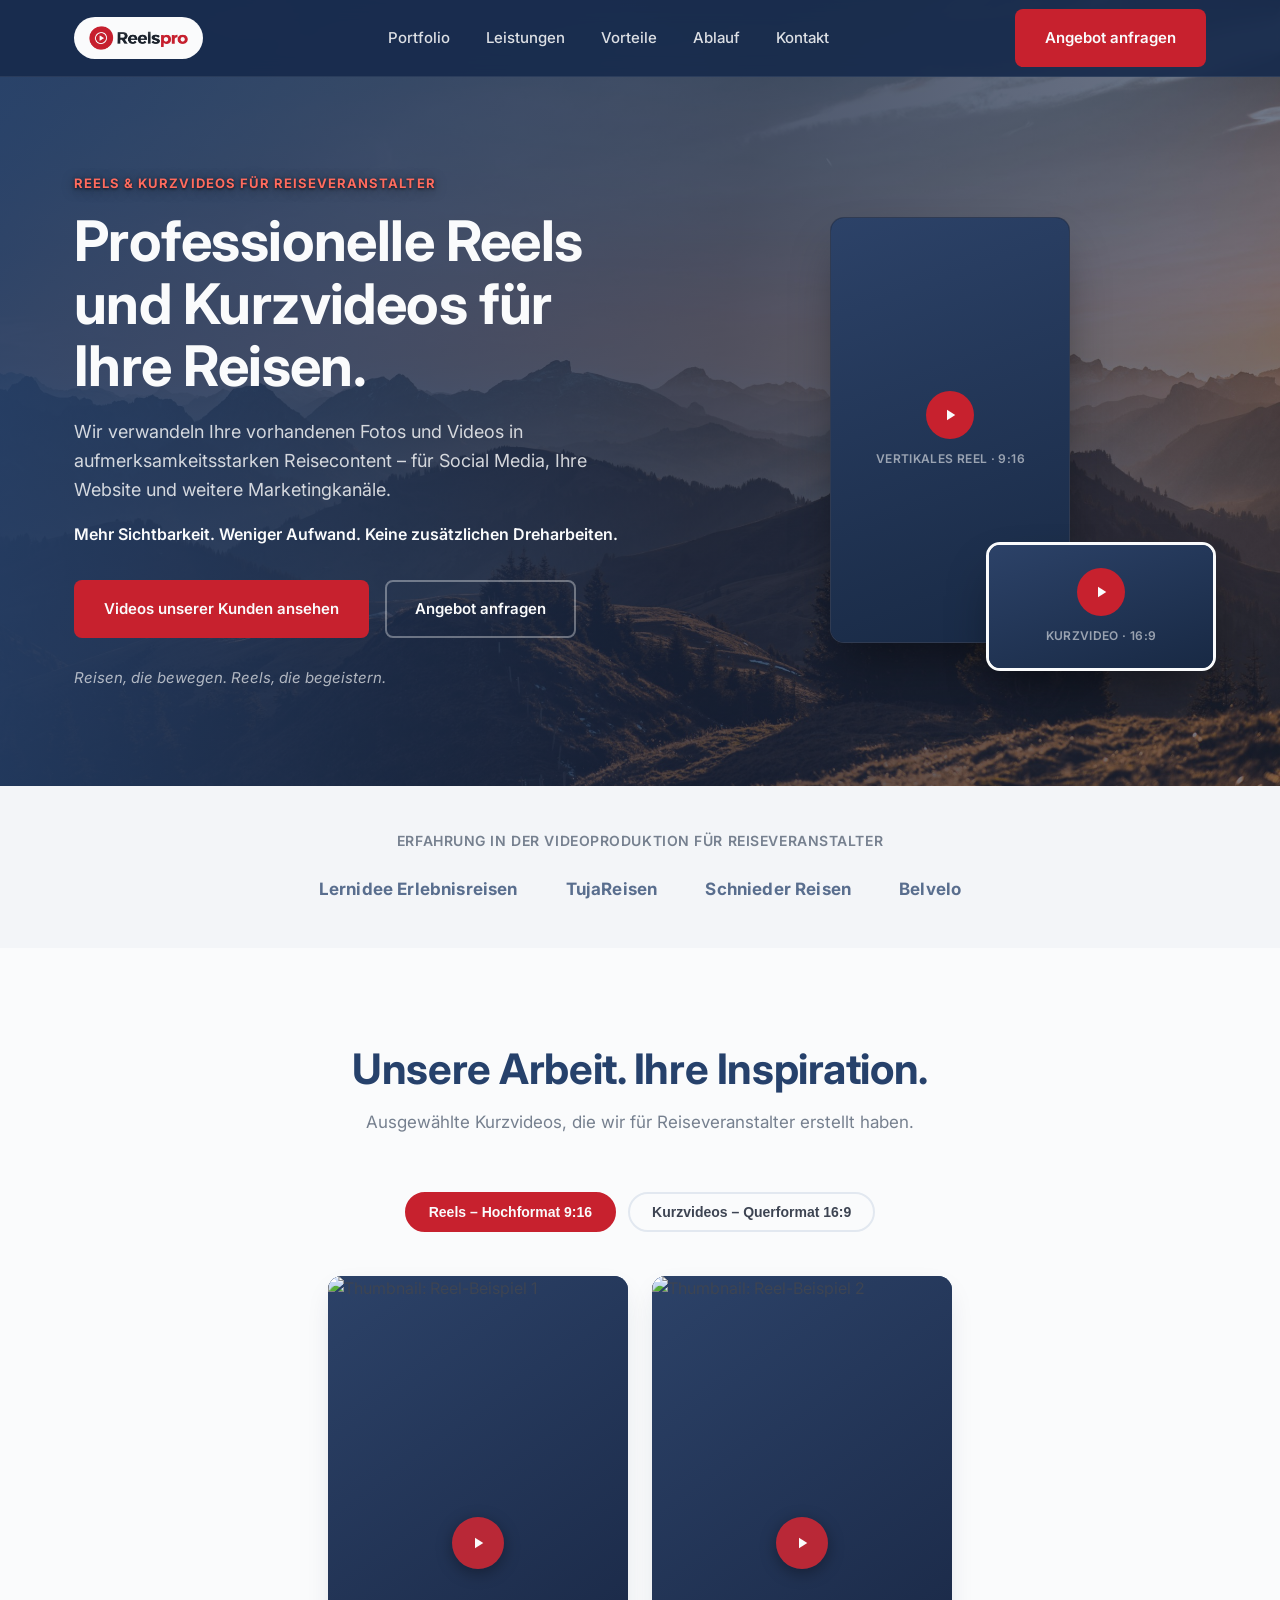
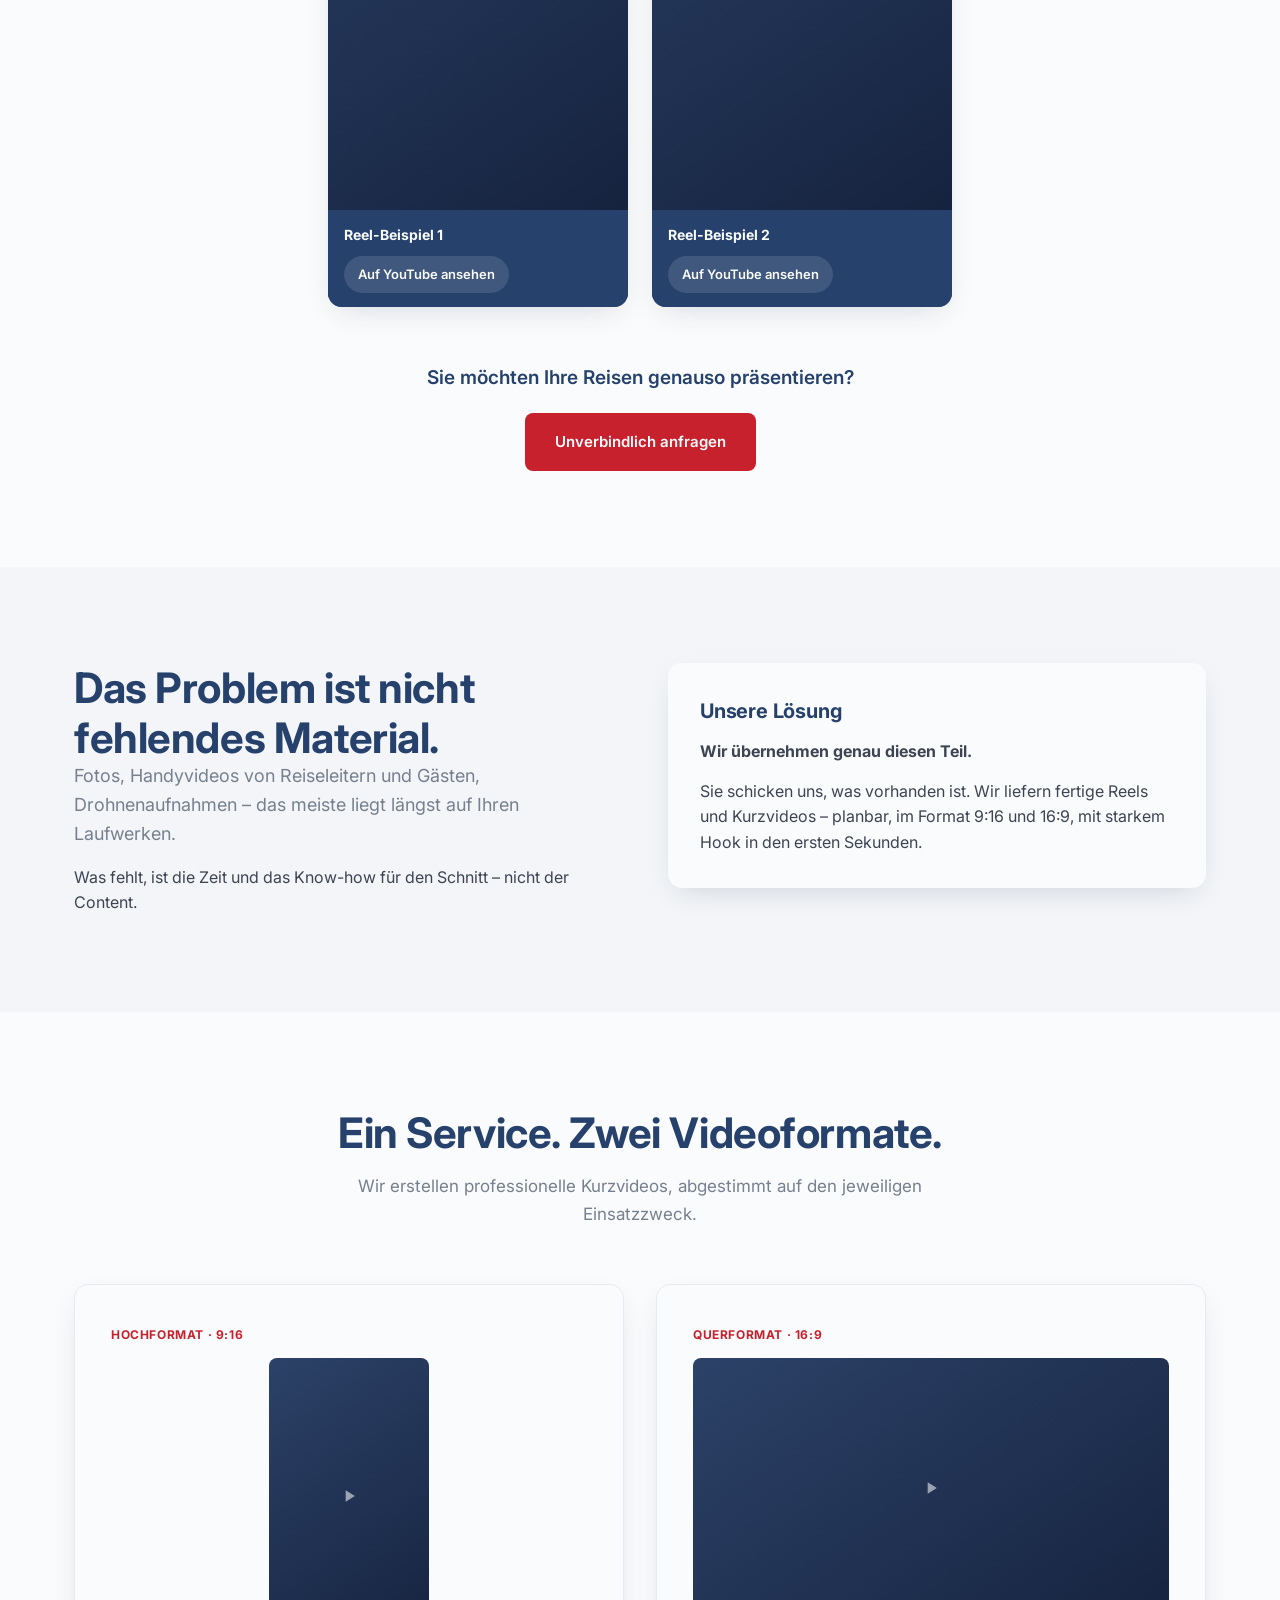
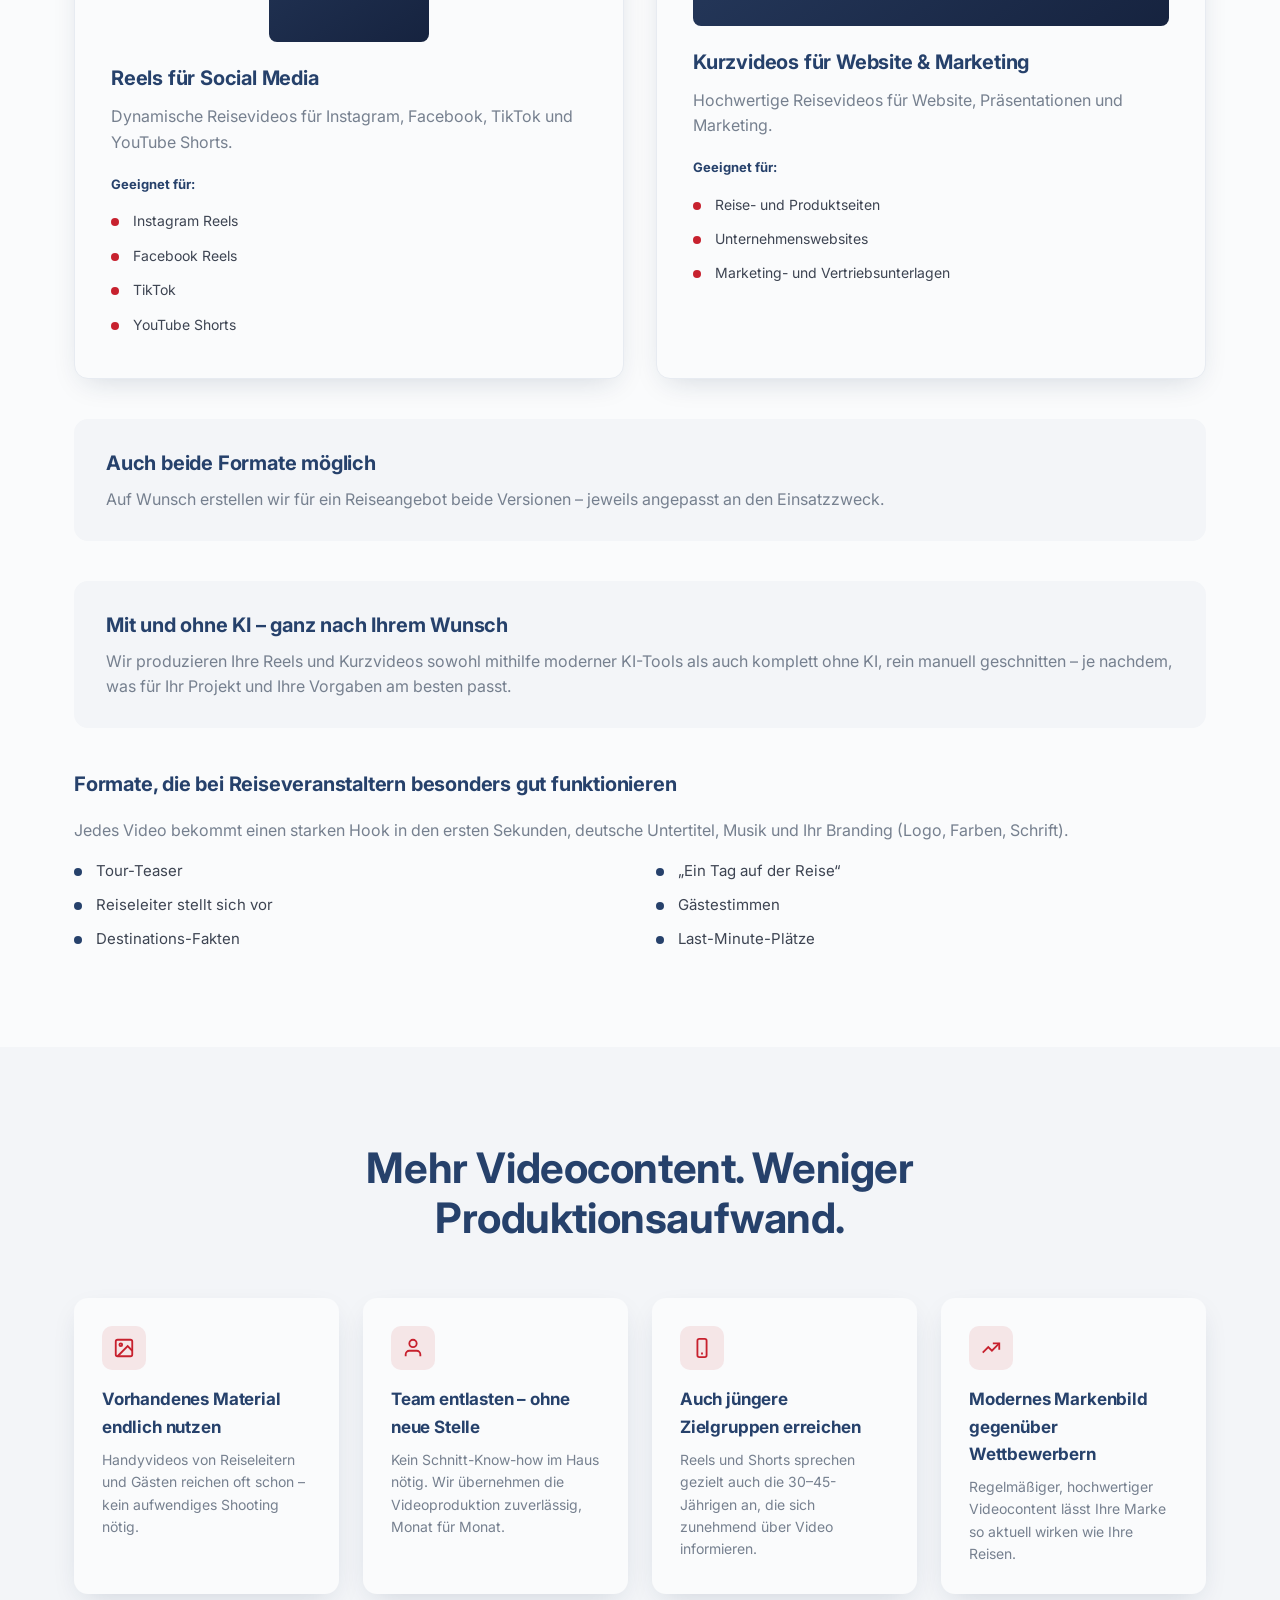
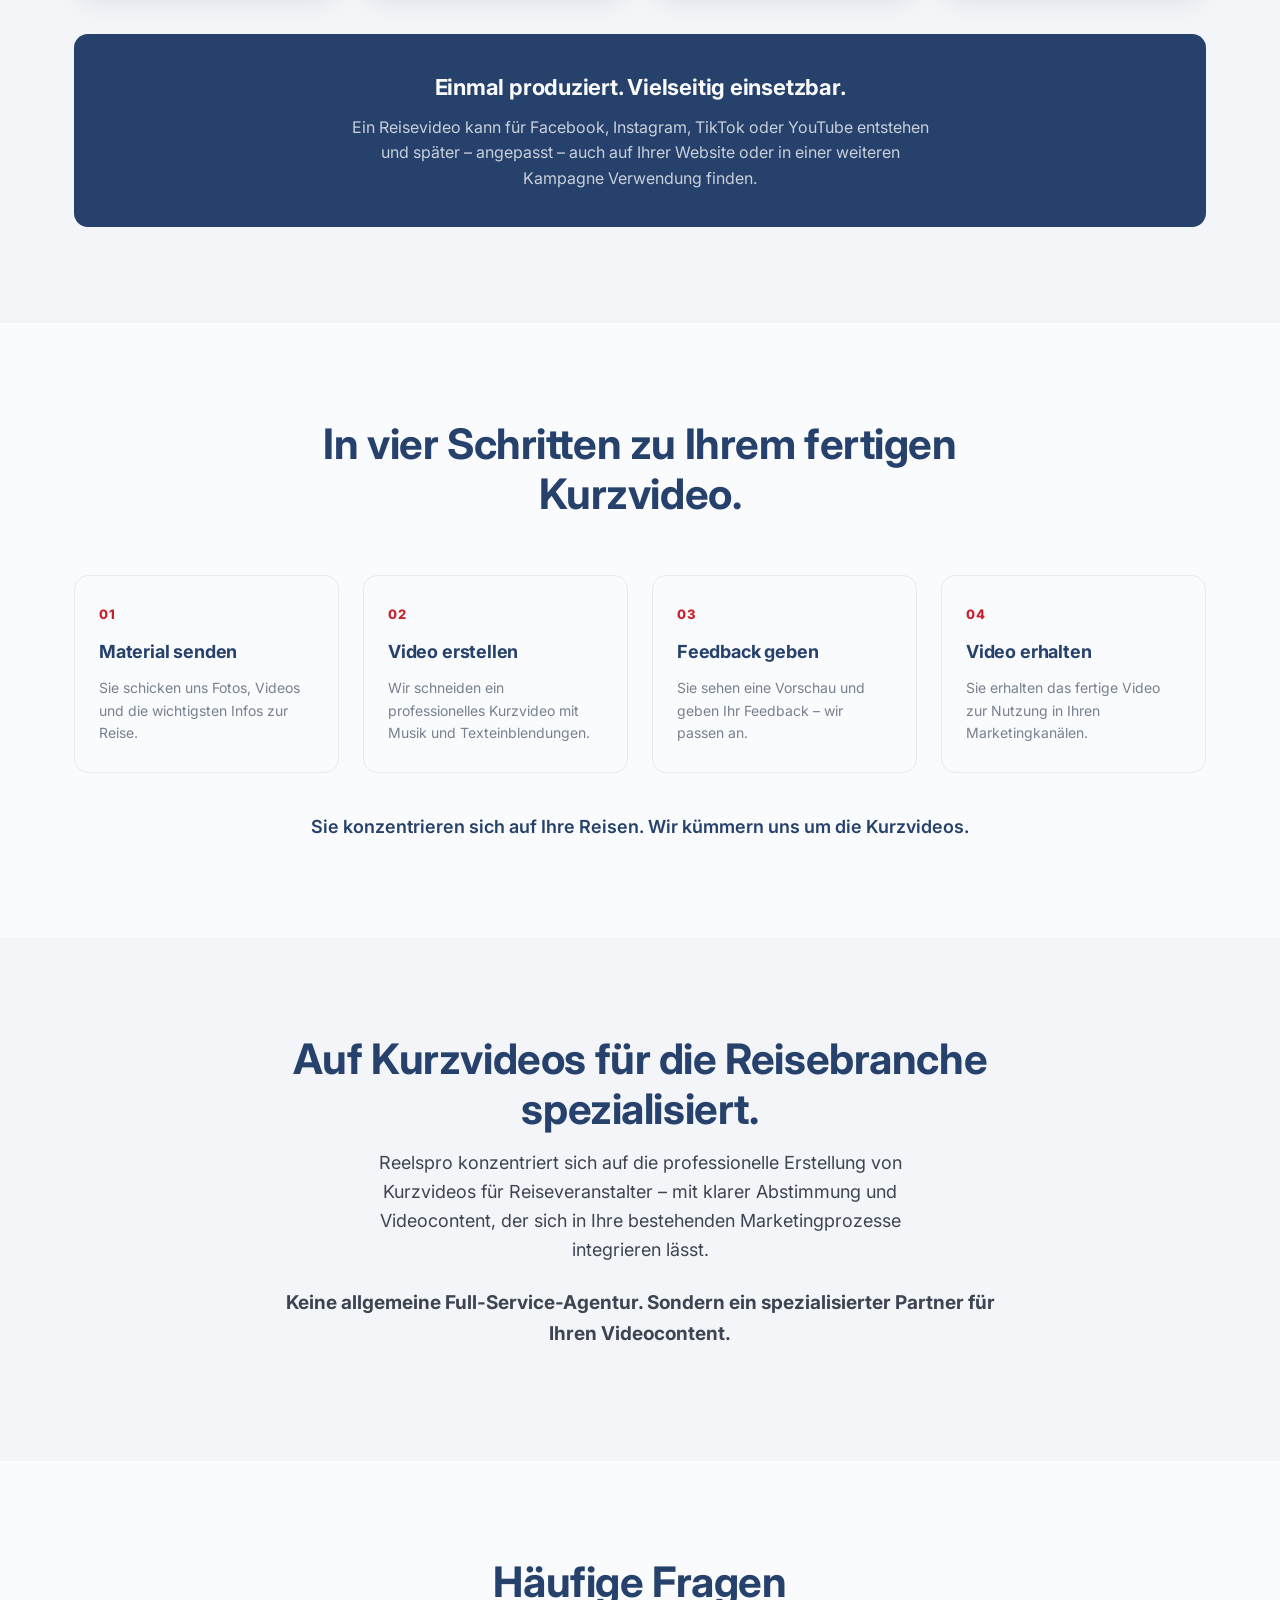
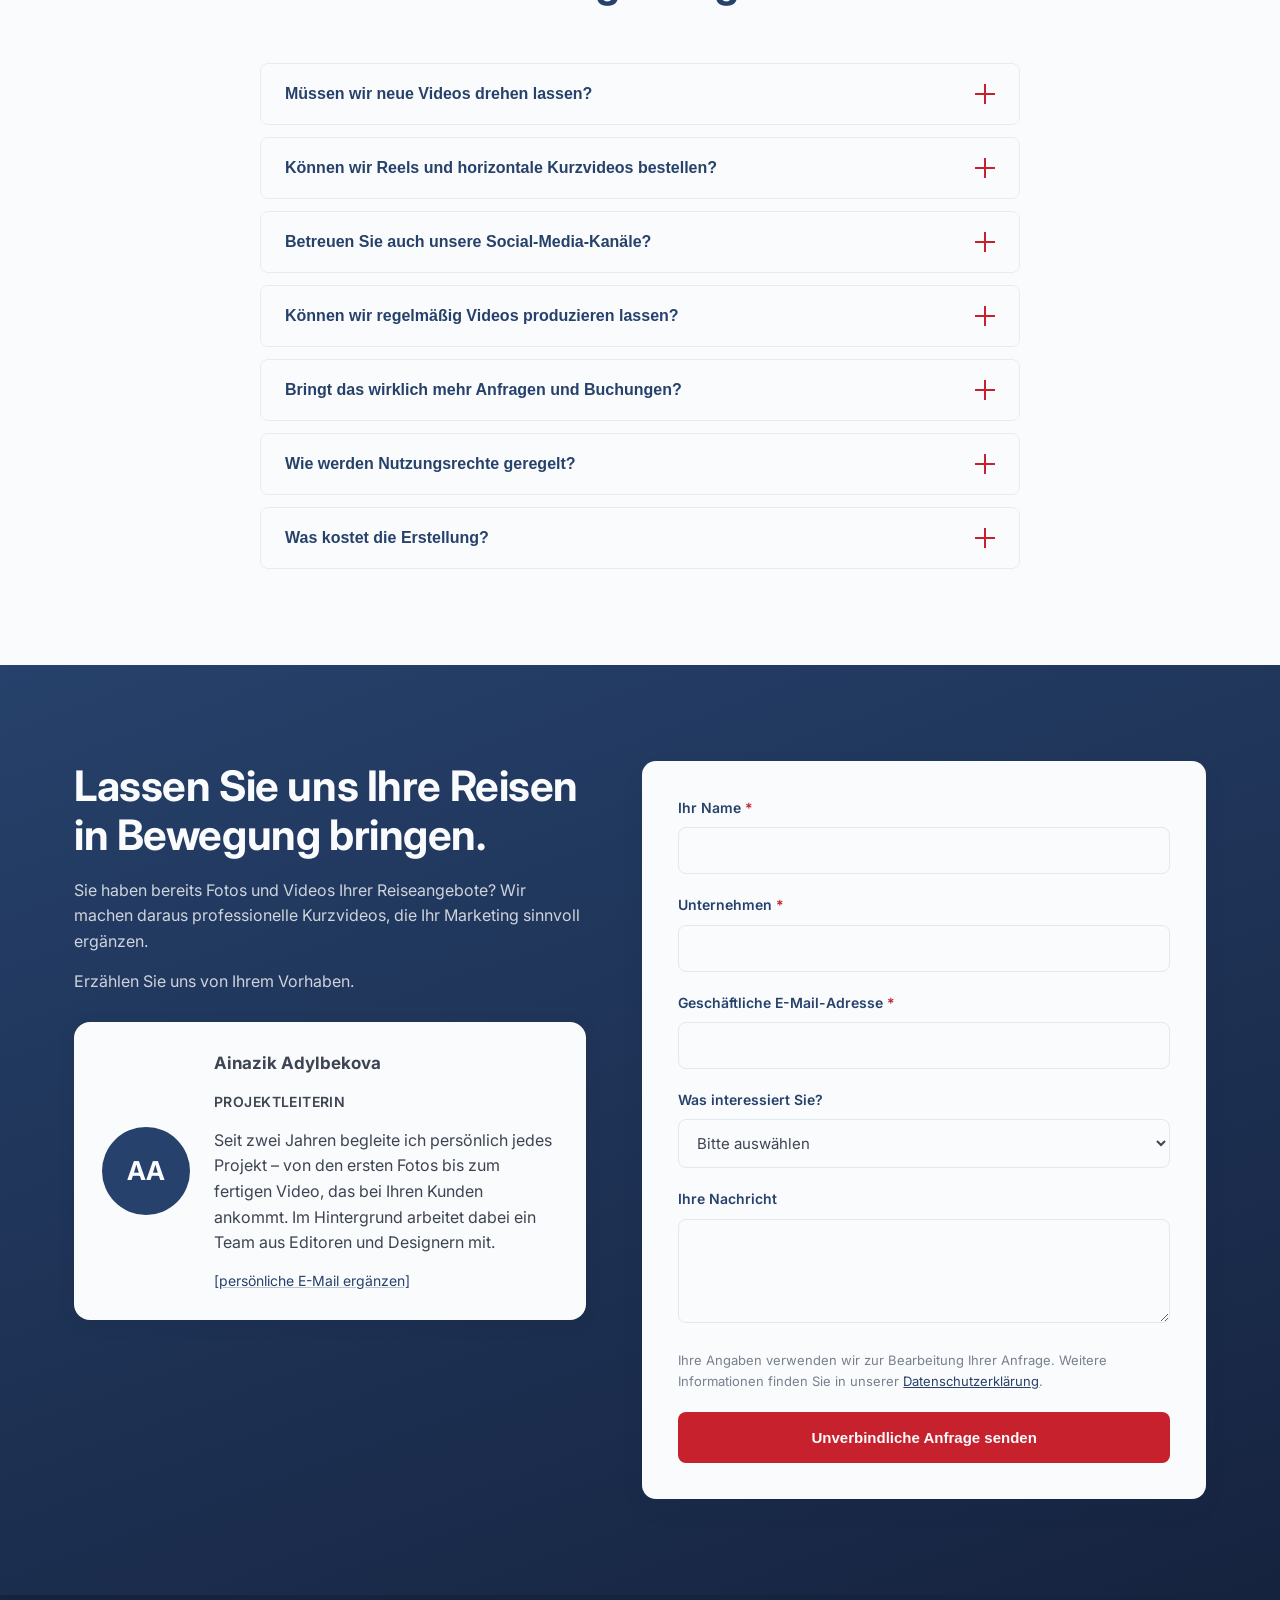
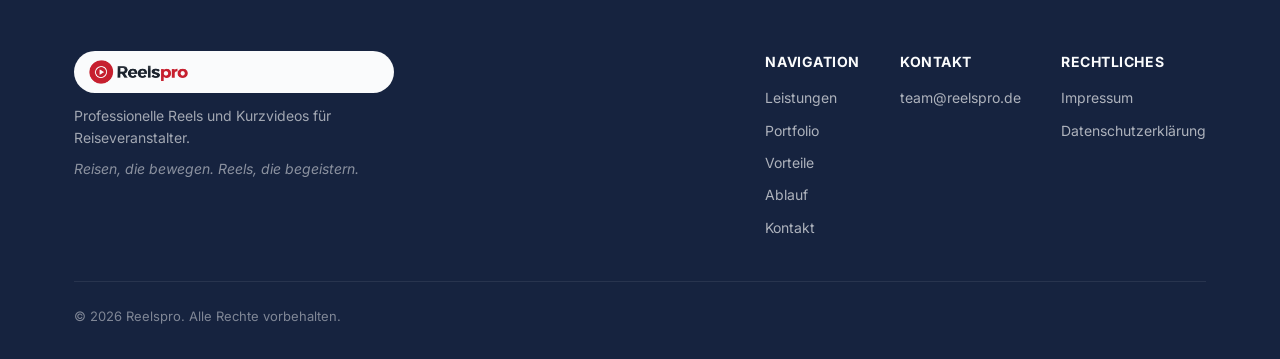
==== index.html @ 6619a051 "Go live with the Google Sheets form endpoint and team@reelspro.de Point FORM_ENDPOINT in script.js a" ====
<!DOCTYPE html>
<html lang="de">
<head>
<meta charset="UTF-8">
<meta name="viewport" content="width=device-width, initial-scale=1.0">
<title>Reelspro | Reels und Kurzvideos für Reiseveranstalter</title>
<meta name="description" content="Professionelle Reels und Kurzvideos für Reiseveranstalter. Wir verwandeln vorhandene Fotos und Videos in Videocontent für Social Media und Websites.">
<meta name="theme-color" content="#16233f">

<!-- Open Graph -->
<meta property="og:type" content="website">
<meta property="og:site_name" content="Reelspro">
<meta property="og:title" content="Reelspro | Reels und Kurzvideos für Reiseveranstalter">
<meta property="og:description" content="Professionelle Reels und Kurzvideos für Reiseveranstalter. Wir verwandeln vorhandene Fotos und Videos in Videocontent für Social Media und Websites.">
<meta property="og:image" content="assets/logo.png">
<meta property="og:locale" content="de_DE">

<!-- Twitter Card -->
<meta name="twitter:card" content="summary_large_image">
<meta name="twitter:title" content="Reelspro | Reels und Kurzvideos für Reiseveranstalter">
<meta name="twitter:description" content="Professionelle Reels und Kurzvideos für Reiseveranstalter.">
<meta name="twitter:image" content="assets/logo.png">

<link rel="preconnect" href="https://fonts.googleapis.com">
<link rel="preconnect" href="https://fonts.gstatic.com" crossorigin>
<link href="https://fonts.googleapis.com/css2?family=Inter:wght@400;500;600;700;800&display=swap" rel="stylesheet">
<link rel="stylesheet" href="styles.css">
<link rel="icon" type="image/png" href="assets/favicon.png">

<!-- Structured data for search engines -->
<script type="application/ld+json">
{
  "@context": "https://schema.org",
  "@type": "ProfessionalService",
  "name": "Reelspro",
  "description": "Professionelle Reels und Kurzvideos für Reiseveranstalter.",
  "slogan": "Reisen, die bewegen. Reels, die begeistern.",
  "areaServed": "DE",
  "serviceType": ["Videoproduktion", "Social-Media-Reels", "Kurzvideo-Produktion"]
}
</script>
</head>
<body>

<a href="#hero" class="skip-link">Zum Inhalt springen</a>

<!-- =========================================================
     HEADER / NAVIGATION
========================================================= -->
<header class="site-header">
  <div class="container">
    <a href="#hero" class="logo">
      <img src="assets/logo.png" alt="Reelspro" class="logo-img">
    </a>

    <nav class="main-nav">
      <a href="#portfolio">Portfolio</a>
      <a href="#leistungen">Leistungen</a>
      <a href="#vorteile">Vorteile</a>
      <a href="#ablauf">Ablauf</a>
      <a href="#kontakt">Kontakt</a>
    </nav>

    <div class="header-cta">
      <a href="#kontakt" class="btn btn-primary">Angebot anfragen</a>
      <button class="nav-toggle" id="navToggle" aria-label="Menü öffnen" aria-expanded="false" aria-controls="mobileNav">
        <span></span><span></span><span></span>
      </button>
    </div>
  </div>

  <nav class="mobile-nav" id="mobileNav" aria-label="Mobile Navigation">
    <a href="#portfolio">Portfolio</a>
    <a href="#leistungen">Leistungen</a>
    <a href="#vorteile">Vorteile</a>
    <a href="#ablauf">Ablauf</a>
    <a href="#kontakt">Kontakt</a>
    <a href="#kontakt" class="btn btn-primary">Angebot anfragen</a>
  </nav>
</header>

<main>

<!-- =========================================================
     SECTION 01 — HERO
========================================================= -->
<section class="hero" id="hero">
  <div class="container">
    <div class="hero-copy">
      <span class="eyebrow">Reels &amp; Kurzvideos für Reiseveranstalter</span>
      <h1>Professionelle Reels und Kurzvideos für Ihre Reisen.</h1>
      <p class="lede">Wir verwandeln Ihre vorhandenen Fotos und Videos in aufmerksamkeitsstarken Reisecontent – für Social Media, Ihre Website und weitere Marketingkanäle.</p>
      <p class="hero-highlight">Mehr Sichtbarkeit. Weniger Aufwand. Keine zusätzlichen Dreharbeiten.</p>

      <div class="hero-actions">
        <a href="#portfolio" class="btn btn-primary" data-track="cta_arbeiten_ansehen">Videos unserer Kunden ansehen</a>
        <a href="#kontakt" class="btn btn-secondary" data-track="cta_angebot_anfragen">Angebot anfragen</a>
      </div>

      <p class="hero-claim">Reisen, die bewegen. Reels, die begeistern.</p>
    </div>

    <div class="hero-visual">
      <div class="video-card vertical" data-video-placeholder data-title="Reel-Beispiel 9:16">
        <div class="video-placeholder">
          <span class="play"><svg viewBox="0 0 24 24" fill="currentColor"><path d="M8 5v14l11-7z"/></svg></span>
          <span>Vertikales Reel · 9:16</span>
        </div>
      </div>
      <div class="video-card horizontal" data-video-placeholder data-title="Kurzvideo-Beispiel 16:9">
        <div class="video-placeholder">
          <span class="play"><svg viewBox="0 0 24 24" fill="currentColor"><path d="M8 5v14l11-7z"/></svg></span>
          <span>Kurzvideo · 16:9</span>
        </div>
      </div>
    </div>
  </div>
</section>

<!-- Reference bar -->
<section class="reference-bar">
  <div class="container">
    <p>Erfahrung in der Videoproduktion für Reiseveranstalter</p>
    <div class="reference-logos">
      <span class="ref-logo">Lernidee Erlebnisreisen</span>
      <span class="ref-logo">TujaReisen</span>
      <span class="ref-logo">Schnieder Reisen</span>
      <span class="ref-logo">Belvelo</span>
    </div>
  </div>
</section>

<!-- =========================================================
     SECTION 02 — PORTFOLIO
========================================================= -->
<section class="portfolio" id="portfolio">
  <div class="container">
    <div class="section-head reveal">
      <h2>Unsere Arbeit. Ihre Inspiration.</h2>
      <p>Ausgewählte Kurzvideos, die wir für Reiseveranstalter erstellt haben.</p>
    </div>

    <div class="portfolio-tabs">
      <button class="tab-btn active" data-tab="vertical">Reels – Hochformat 9:16</button>
      <button class="tab-btn" data-tab="horizontal">Kurzvideos – Querformat 16:9</button>
    </div>

    <div class="portfolio-grid vertical-grid reveal-stagger" id="verticalGrid">
      <div class="portfolio-item item-vertical">
        <a class="thumb" href="https://www.youtube.com/shorts/Ox30fy8WDK4" target="_blank" rel="noopener" data-track="portfolio_video_click" aria-label="Reel-Beispiel 1 auf YouTube ansehen">
          <img src="https://img.youtube.com/vi/Ox30fy8WDK4/oar2.jpg" alt="Thumbnail: Reel-Beispiel 1" loading="lazy">
          <span class="play"><svg viewBox="0 0 24 24" fill="currentColor"><path d="M8 5v14l11-7z"/></svg></span>
        </a>
        <div class="meta">
          <div class="title">Reel-Beispiel 1</div>
          <a class="yt-link" href="https://www.youtube.com/shorts/Ox30fy8WDK4" target="_blank" rel="noopener" data-track="portfolio_youtube_link">Auf YouTube ansehen</a>
        </div>
      </div>
      <div class="portfolio-item item-vertical">
        <a class="thumb" href="https://www.youtube.com/shorts/94s4f_2dSFU" target="_blank" rel="noopener" data-track="portfolio_video_click" aria-label="Reel-Beispiel 2 auf YouTube ansehen">
          <img src="https://img.youtube.com/vi/94s4f_2dSFU/oar2.jpg" alt="Thumbnail: Reel-Beispiel 2" loading="lazy">
          <span class="play"><svg viewBox="0 0 24 24" fill="currentColor"><path d="M8 5v14l11-7z"/></svg></span>
        </a>
        <div class="meta">
          <div class="title">Reel-Beispiel 2</div>
          <a class="yt-link" href="https://www.youtube.com/shorts/94s4f_2dSFU" target="_blank" rel="noopener" data-track="portfolio_youtube_link">Auf YouTube ansehen</a>
        </div>
      </div>
    </div>

    <div class="portfolio-grid horizontal-grid" id="horizontalGrid" hidden>
      <div class="portfolio-item item-horizontal">
        <a class="thumb" href="https://www.youtube.com/watch?v=FlbTDdZGn70" target="_blank" rel="noopener" data-track="portfolio_video_click" aria-label="Kurzvideo-Beispiel 1 auf YouTube ansehen">
          <img src="https://img.youtube.com/vi/FlbTDdZGn70/hqdefault.jpg" alt="Thumbnail: Kurzvideo-Beispiel 1" loading="lazy">
          <span class="play"><svg viewBox="0 0 24 24" fill="currentColor"><path d="M8 5v14l11-7z"/></svg></span>
        </a>
        <div class="meta">
          <div class="title">Kurzvideo-Beispiel 1</div>
          <a class="yt-link" href="https://www.youtube.com/watch?v=FlbTDdZGn70" target="_blank" rel="noopener" data-track="portfolio_youtube_link">Auf YouTube ansehen</a>
        </div>
      </div>
    </div>

    <div class="portfolio-cta">
      <p>Sie möchten Ihre Reisen genauso präsentieren?</p>
      <a href="#kontakt" class="btn btn-primary" data-track="cta_unverbindlich_anfragen">Unverbindlich anfragen</a>
    </div>
  </div>
</section>

<!-- =========================================================
     SECTION 03 — WARUM KURZVIDEOS?
========================================================= -->
<section class="problem-solution" id="warum">
  <div class="container">
    <div>
      <h2>Das Problem ist nicht fehlendes Material.</h2>
      <p class="lede">Fotos, Handyvideos von Reiseleitern und Gästen, Drohnenaufnahmen – das meiste liegt längst auf Ihren Laufwerken.</p>
      <p>Was fehlt, ist die Zeit und das Know-how für den Schnitt – nicht der Content.</p>
    </div>
    <div class="solution-box reveal">
      <h3>Unsere Lösung</h3>
      <p><strong>Wir übernehmen genau diesen Teil.</strong></p>
      <p>Sie schicken uns, was vorhanden ist. Wir liefern fertige Reels und Kurzvideos – planbar, im Format 9:16 und 16:9, mit starkem Hook in den ersten Sekunden.</p>
    </div>
  </div>
</section>

<!-- =========================================================
     SECTION 04 — UNSERE LEISTUNGEN
========================================================= -->
<section id="leistungen">
  <div class="container">
    <div class="section-head reveal">
      <h2>Ein Service. Zwei Videoformate.</h2>
      <p>Wir erstellen professionelle Kurzvideos, abgestimmt auf den jeweiligen Einsatzzweck.</p>
    </div>

    <div class="services-grid reveal-stagger">
      <div class="service-card">
        <span class="format-tag">Hochformat · 9:16</span>
        <div class="service-preview ratio-9-16" data-video-placeholder data-title="Reel-Format Beispiel">
          <span class="play"><svg viewBox="0 0 24 24" fill="currentColor" width="20" height="20"><path d="M8 5v14l11-7z"/></svg></span>
        </div>
        <h3>Reels für Social Media</h3>
        <p>Dynamische Reisevideos für Instagram, Facebook, TikTok und YouTube Shorts.</p>
        <div class="tag-list-label">Geeignet für:</div>
        <ul>
          <li>Instagram Reels</li>
          <li>Facebook Reels</li>
          <li>TikTok</li>
          <li>YouTube Shorts</li>
        </ul>
      </div>

      <div class="service-card">
        <span class="format-tag">Querformat · 16:9</span>
        <div class="service-preview ratio-16-9" data-video-placeholder data-title="Kurzvideo-Format Beispiel">
          <span class="play"><svg viewBox="0 0 24 24" fill="currentColor" width="20" height="20"><path d="M8 5v14l11-7z"/></svg></span>
        </div>
        <h3>Kurzvideos für Website &amp; Marketing</h3>
        <p>Hochwertige Reisevideos für Website, Präsentationen und Marketing.</p>
        <div class="tag-list-label">Geeignet für:</div>
        <ul>
          <li>Reise- und Produktseiten</li>
          <li>Unternehmenswebsites</li>
          <li>Marketing- und Vertriebsunterlagen</li>
        </ul>
      </div>
    </div>

    <div class="services-note">
      <h3>Auch beide Formate möglich</h3>
      <p>Auf Wunsch erstellen wir für ein Reiseangebot beide Versionen – jeweils angepasst an den Einsatzzweck.</p>
    </div>

    <div class="services-note">
      <h3>Mit und ohne KI – ganz nach Ihrem Wunsch</h3>
      <p>Wir produzieren Ihre Reels und Kurzvideos sowohl mithilfe moderner KI-Tools als auch komplett ohne KI, rein manuell geschnitten – je nachdem, was für Ihr Projekt und Ihre Vorgaben am besten passt.</p>
    </div>

    <div class="services-scope">
      <h3>Formate, die bei Reiseveranstaltern besonders gut funktionieren</h3>
      <p style="margin-bottom:16px;color:var(--text-secondary);">Jedes Video bekommt einen starken Hook in den ersten Sekunden, deutsche Untertitel, Musik und Ihr Branding (Logo, Farben, Schrift).</p>
      <ul>
        <li>Tour-Teaser</li>
        <li>„Ein Tag auf der Reise“</li>
        <li>Reiseleiter stellt sich vor</li>
        <li>Gästestimmen</li>
        <li>Destinations-Fakten</li>
        <li>Last-Minute-Plätze</li>
      </ul>
    </div>
  </div>
</section>

<!-- =========================================================
     SECTION 05 — IHRE VORTEILE
========================================================= -->
<section class="benefits" id="vorteile">
  <div class="container">
    <div class="section-head reveal">
      <h2>Mehr Videocontent. Weniger Produktionsaufwand.</h2>
    </div>

    <div class="benefits-grid reveal-stagger">
      <div class="benefit-card">
        <div class="icon"><svg width="22" height="22" viewBox="0 0 24 24" fill="none" stroke="currentColor" stroke-width="2"><rect x="3" y="3" width="18" height="18" rx="2"/><circle cx="8.5" cy="8.5" r="1.5"/><path d="M21 15l-5-5L5 21"/></svg></div>
        <h3>Vorhandenes Material endlich nutzen</h3>
        <p>Handyvideos von Reiseleitern und Gästen reichen oft schon – kein aufwendiges Shooting nötig.</p>
      </div>
      <div class="benefit-card">
        <div class="icon"><svg width="22" height="22" viewBox="0 0 24 24" fill="none" stroke="currentColor" stroke-width="2"><path d="M20 21v-2a4 4 0 00-4-4H8a4 4 0 00-4 4v2"/><circle cx="12" cy="7" r="4"/></svg></div>
        <h3>Team entlasten – ohne neue Stelle</h3>
        <p>Kein Schnitt-Know-how im Haus nötig. Wir übernehmen die Videoproduktion zuverlässig, Monat für Monat.</p>
      </div>
      <div class="benefit-card">
        <div class="icon"><svg width="22" height="22" viewBox="0 0 24 24" fill="none" stroke="currentColor" stroke-width="2"><rect x="7" y="2" width="10" height="20" rx="2"/><line x1="11" y1="18" x2="13" y2="18"/></svg></div>
        <h3>Auch jüngere Zielgruppen erreichen</h3>
        <p>Reels und Shorts sprechen gezielt auch die 30–45-Jährigen an, die sich zunehmend über Video informieren.</p>
      </div>
      <div class="benefit-card">
        <div class="icon"><svg width="22" height="22" viewBox="0 0 24 24" fill="none" stroke="currentColor" stroke-width="2"><polyline points="3 17 9 11 13 15 21 7"/><polyline points="14 7 21 7 21 14"/></svg></div>
        <h3>Modernes Markenbild gegenüber Wettbewerbern</h3>
        <p>Regelmäßiger, hochwertiger Videocontent lässt Ihre Marke so aktuell wirken wie Ihre Reisen.</p>
      </div>
    </div>

    <div class="benefit-highlight">
      <h3>Einmal produziert. Vielseitig einsetzbar.</h3>
      <p>Ein Reisevideo kann für Facebook, Instagram, TikTok oder YouTube entstehen und später – angepasst – auch auf Ihrer Website oder in einer weiteren Kampagne Verwendung finden.</p>
    </div>
  </div>
</section>

<!-- =========================================================
     SECTION 06 — SO FUNKTIONIERT'S
========================================================= -->
<section id="ablauf">
  <div class="container">
    <div class="section-head reveal">
      <h2>In vier Schritten zu Ihrem fertigen Kurzvideo.</h2>
    </div>

    <div class="process-grid reveal-stagger">
      <div class="process-step">
        <div class="num">01</div>
        <h3>Material senden</h3>
        <p>Sie schicken uns Fotos, Videos und die wichtigsten Infos zur Reise.</p>
      </div>
      <div class="process-step">
        <div class="num">02</div>
        <h3>Video erstellen</h3>
        <p>Wir schneiden ein professionelles Kurzvideo mit Musik und Texteinblendungen.</p>
      </div>
      <div class="process-step">
        <div class="num">03</div>
        <h3>Feedback geben</h3>
        <p>Sie sehen eine Vorschau und geben Ihr Feedback – wir passen an.</p>
      </div>
      <div class="process-step">
        <div class="num">04</div>
        <h3>Video erhalten</h3>
        <p>Sie erhalten das fertige Video zur Nutzung in Ihren Marketingkanälen.</p>
      </div>
    </div>

    <p class="process-footer">Sie konzentrieren sich auf Ihre Reisen. Wir kümmern uns um die Kurzvideos.</p>
  </div>
</section>

<!-- =========================================================
     SECTION 07 — ÜBER REELSPRO
========================================================= -->
<section class="about" id="ueber-uns">
  <div class="container">
    <h2>Auf Kurzvideos für die Reisebranche spezialisiert.</h2>
    <p class="lede" style="margin:16px auto;">Reelspro konzentriert sich auf die professionelle Erstellung von Kurzvideos für Reiseveranstalter – mit klarer Abstimmung und Videocontent, der sich in Ihre bestehenden Marketingprozesse integrieren lässt.</p>
    <p class="about-statement">Keine allgemeine Full-Service-Agentur. Sondern ein spezialisierter Partner für Ihren Videocontent.</p>
  </div>
</section>

<!-- =========================================================
     SECTION 08 — HÄUFIGE FRAGEN
========================================================= -->
<section id="faq">
  <div class="container">
    <div class="section-head reveal">
      <h2>Häufige Fragen</h2>
    </div>

    <div class="faq-list reveal-stagger">
      <div class="faq-item">
        <button class="faq-question" aria-expanded="false" aria-controls="faq-answer-1" id="faq-question-1">Müssen wir neue Videos drehen lassen?<span class="icon"></span></button>
        <div class="faq-answer" id="faq-answer-1" role="region" aria-labelledby="faq-question-1"><p>Nein. Handyvideos von Reiseleitern und Gästen reichen in der Regel aus. Auf Wunsch geben wir Ihnen eine kurze Anleitung, wie vor Ort noch besser gefilmt werden kann.</p></div>
      </div>
      <div class="faq-item">
        <button class="faq-question" aria-expanded="false" aria-controls="faq-answer-2" id="faq-question-2">Können wir Reels und horizontale Kurzvideos bestellen?<span class="icon"></span></button>
        <div class="faq-answer" id="faq-answer-2" role="region" aria-labelledby="faq-question-2"><p>Ja. Wir produzieren vertikale Reels im Format 9:16 und horizontale Kurzvideos im Format 16:9. Auch beide Versionen für ein Reiseangebot sind möglich.</p></div>
      </div>
      <div class="faq-item">
        <button class="faq-question" aria-expanded="false" aria-controls="faq-answer-3" id="faq-question-3">Betreuen Sie auch unsere Social-Media-Kanäle?<span class="icon"></span></button>
        <div class="faq-answer" id="faq-answer-3" role="region" aria-labelledby="faq-question-3"><p>Nein. Wir konzentrieren uns auf die Erstellung der Videos. Die Veröffentlichung erfolgt durch Ihr Unternehmen oder Ihre bestehende Marketingagentur.</p></div>
      </div>
      <div class="faq-item">
        <button class="faq-question" aria-expanded="false" aria-controls="faq-answer-4" id="faq-question-4">Können wir regelmäßig Videos produzieren lassen?<span class="icon"></span></button>
        <div class="faq-answer" id="faq-answer-4" role="region" aria-labelledby="faq-question-4"><p>Ja. Neben Einzelaufträgen ist auch eine kontinuierliche Zusammenarbeit mit planbarem monatlichem Output möglich – zum Beispiel feste Formate wie Tour-Teaser oder Gästestimmen im Rhythmus Ihrer Saison.</p></div>
      </div>
      <div class="faq-item">
        <button class="faq-question" aria-expanded="false" aria-controls="faq-answer-5" id="faq-question-5">Bringt das wirklich mehr Anfragen und Buchungen?<span class="icon"></span></button>
        <div class="faq-answer" id="faq-answer-5" role="region" aria-labelledby="faq-question-5"><p>Regelmäßiger Reisecontent auf Reels und Shorts erhöht nachweislich Reichweite und Profilaufrufe – und damit die Zahl der Menschen, die auf Ihr Angebot aufmerksam werden. Auf Wunsch werten wir gemeinsam klare Kennzahlen aus: Reichweite, Profilaufrufe, Klicks und Anfragen.</p></div>
      </div>
      <div class="faq-item">
        <button class="faq-question" aria-expanded="false" aria-controls="faq-answer-6" id="faq-question-6">Wie werden Nutzungsrechte geregelt?<span class="icon"></span></button>
        <div class="faq-answer" id="faq-answer-6" role="region" aria-labelledby="faq-question-6"><p>Der vereinbarte Einsatz der fertigen Videos wird im Rahmen des Auftrags festgelegt. Für bereitgestelltes Material und ergänzende Musik- oder Stockinhalte müssen die jeweils erforderlichen Rechte vorliegen.</p></div>
      </div>
      <div class="faq-item">
        <button class="faq-question" aria-expanded="false" aria-controls="faq-answer-7" id="faq-question-7">Was kostet die Erstellung?<span class="icon"></span></button>
        <div class="faq-answer" id="faq-answer-7" role="region" aria-labelledby="faq-question-7"><p>Der Preis richtet sich nach Format, Umfang und Anforderungen des Projekts. Gerne erstellen wir Ihnen ein individuelles Angebot.</p></div>
      </div>
    </div>
  </div>
</section>

<!-- =========================================================
     SECTION 09 — KONTAKT
========================================================= -->
<section class="contact" id="kontakt">
  <div class="container">
    <div class="contact-copy">
      <h2>Lassen Sie uns Ihre Reisen in Bewegung bringen.</h2>
      <p>Sie haben bereits Fotos und Videos Ihrer Reiseangebote? Wir machen daraus professionelle Kurzvideos, die Ihr Marketing sinnvoll ergänzen.</p>
      <p>Erzählen Sie uns von Ihrem Vorhaben.</p>

      <div class="about-person reveal">
        <div class="about-person-photo">
          <span class="about-person-initials">AA</span>
        </div>
        <div class="about-person-text">
          <p class="about-person-name">Ainazik Adylbekova</p>
          <p class="about-person-role">Projektleiterin</p>
          <p>Seit zwei Jahren begleite ich persönlich jedes Projekt – von den ersten Fotos bis zum fertigen Video, das bei Ihren Kunden ankommt. Im Hintergrund arbeitet dabei ein Team aus Editoren und Designern mit.</p>
          <p class="about-person-email"><a href="mailto:[persönliche E-Mail ergänzen]">[persönliche E-Mail ergänzen]</a></p>
        </div>
      </div>
    </div>

    <div class="contact-form-wrap">
      <div class="form-success" id="formSuccess">Vielen Dank für Ihre Anfrage. Ihre Nachricht wurde erfolgreich übermittelt.</div>

      <!--
        TODO vor Launch: FORM_ENDPOINT in script.js auf die Google-Apps-Script-
        Web-App-URL setzen (siehe google-apps-script/README.md), damit Anfragen
        in ein Google Sheet + per E-Mail ankommen. Solange das leer bleibt,
        öffnet das Formular nur das E-Mail-Programm als Fallback.
      -->
      <form class="contact-form" id="contactForm" novalidate>
        <div class="form-group">
          <label for="name">Ihr Name <span class="required">*</span></label>
          <input type="text" id="name" name="name" required>
          <div class="field-error">Bitte geben Sie Ihren Namen ein.</div>
        </div>

        <div class="form-group">
          <label for="company">Unternehmen <span class="required">*</span></label>
          <input type="text" id="company" name="company" required>
          <div class="field-error">Bitte geben Sie Ihr Unternehmen an.</div>
        </div>

        <div class="form-group">
          <label for="email">Geschäftliche E-Mail-Adresse <span class="required">*</span></label>
          <input type="email" id="email" name="email" required>
          <div class="field-error">Bitte geben Sie eine gültige E-Mail-Adresse ein.</div>
        </div>

        <div class="form-group">
          <label for="interest">Was interessiert Sie?</label>
          <select id="interest" name="interest">
            <option value="">Bitte auswählen</option>
            <option value="Reels im Hochformat (9:16)">Reels im Hochformat (9:16)</option>
            <option value="Kurzvideos im Querformat (16:9)">Kurzvideos im Querformat (16:9)</option>
            <option value="Beide Formate">Beide Formate</option>
            <option value="Regelmäßige Zusammenarbeit">Regelmäßige Zusammenarbeit</option>
            <option value="Noch nicht festgelegt">Noch nicht festgelegt</option>
          </select>
        </div>

        <div class="form-group">
          <label for="message">Ihre Nachricht</label>
          <textarea id="message" name="message" rows="4"></textarea>
        </div>

        <!-- Honeypot-Feld zum Spam-Schutz -->
        <input type="text" name="_gotcha" class="honeypot" tabindex="-1" autocomplete="off">

        <p class="form-privacy">Ihre Angaben verwenden wir zur Bearbeitung Ihrer Anfrage. Weitere Informationen finden Sie in unserer <a href="#">Datenschutzerklärung</a>.</p>

        <button type="submit" class="btn btn-primary btn-block" data-track="cta_formular_senden">Unverbindliche Anfrage senden</button>
      </form>
    </div>
  </div>
</section>

</main>

<!-- =========================================================
     FOOTER
========================================================= -->
<footer class="site-footer">
  <div class="container">
    <div class="footer-top">
      <div class="footer-brand">
        <a href="#hero" class="logo">
          <img src="assets/logo.png" alt="Reelspro" class="logo-img">
        </a>
        <p>Professionelle Reels und Kurzvideos für Reiseveranstalter.</p>
        <p class="claim">Reisen, die bewegen. Reels, die begeistern.</p>
      </div>

      <div class="footer-nav">
        <div class="footer-col">
          <h4>Navigation</h4>
          <a href="#leistungen">Leistungen</a>
          <a href="#portfolio">Portfolio</a>
          <a href="#vorteile">Vorteile</a>
          <a href="#ablauf">Ablauf</a>
          <a href="#kontakt">Kontakt</a>
        </div>
        <div class="footer-col">
          <h4>Kontakt</h4>
          <a href="mailto:team@reelspro.de">team@reelspro.de</a>
        </div>
        <div class="footer-col">
          <h4>Rechtliches</h4>
          <a href="#">Impressum</a>
          <a href="#">Datenschutzerklärung</a>
        </div>
      </div>
    </div>

    <div class="footer-bottom">
      <span>© 2026 Reelspro. Alle Rechte vorbehalten.</span>
    </div>
  </div>
</footer>

<!-- Video modal placeholder (ersetzt durch echtes Video-Embed bei Freigabe) -->
<div class="video-modal" id="videoModal">
  <div class="video-modal-inner">
    <button class="video-modal-close" id="videoModalClose" aria-label="Schließen">&times;</button>
    <div class="placeholder-note">
      <h3 id="videoModalTitle">Videoplatzhalter</h3>
      <p>Hier wird nach Freigabe das echte Reisevideo eingebunden (per Klick abgespielt, ohne automatischen Ton).</p>
    </div>
  </div>
</div>

<script src="script.js"></script>
</body>
</html>
---- styles.css ----
/* =========================================================
   Reelspro — One-Page Website
   ========================================================= */

:root {
  --navy: #26416b;
  --navy-light: #335282;
  --red: #c7212e;
  --red-dark: #a11924;
  --white: #fafbfc;
  --bg-light: #f3f5f8;
  --text: #3d4452;
  --text-secondary: #76808f;

  --font: "Inter", "Manrope", system-ui, -apple-system, sans-serif;

  --max-width: 1180px;
  --radius: 14px;
  --radius-sm: 8px;
  --shadow: 0 10px 30px -10px rgba(23, 43, 77, 0.18);
  --transition: 0.25s ease;
}

* { margin: 0; padding: 0; box-sizing: border-box; }

html { scroll-behavior: smooth; }

body {
  font-family: var(--font);
  color: var(--text);
  background: var(--white);
  line-height: 1.6;
  -webkit-font-smoothing: antialiased;
}

img, video { max-width: 100%; display: block; }

a { color: inherit; text-decoration: none; }

ul { list-style: none; }

/* Keyboard-only skip link */
.skip-link {
  position: absolute;
  top: -60px;
  left: 16px;
  z-index: 300;
  background: var(--red);
  color: var(--white);
  padding: 12px 20px;
  border-radius: var(--radius-sm);
  font-weight: 600;
  font-size: 14px;
  transition: top var(--transition);
}

.skip-link:focus {
  top: 16px;
}

/* Visible focus ring for keyboard navigation */
a:focus-visible,
button:focus-visible,
input:focus-visible,
select:focus-visible,
textarea:focus-visible {
  outline: 2px solid var(--red);
  outline-offset: 3px;
}

@media (prefers-reduced-motion: reduce) {
  html { scroll-behavior: auto; }
  *, *::before, *::after {
    animation-duration: 0.01ms !important;
    animation-iteration-count: 1 !important;
    transition-duration: 0.01ms !important;
  }
}

.container {
  max-width: var(--max-width);
  margin: 0 auto;
  padding: 0 24px;
}

section { padding: 96px 0; }

@media (max-width: 768px) {
  section { padding: 64px 0; }
}

.eyebrow {
  display: inline-block;
  font-size: 13px;
  font-weight: 700;
  letter-spacing: 0.08em;
  text-transform: uppercase;
  color: #ff6b5e;
  text-shadow: 0 1px 3px rgba(0, 0, 0, 0.7), 0 2px 12px rgba(0, 0, 0, 0.5);
  margin-bottom: 16px;
}

h1, h2, h3, h4 {
  font-weight: 700;
  letter-spacing: -0.01em;
  color: var(--navy);
}

h1 { font-size: clamp(34px, 5vw, 56px); line-height: 1.12; }
h2 { font-size: clamp(28px, 4vw, 42px); line-height: 1.18; }
h3 { font-size: 20px; }

.section-head {
  max-width: 680px;
  margin: 0 auto 56px;
  text-align: center;
}

.section-head.left { text-align: left; margin-left: 0; }

.section-head p {
  color: var(--text-secondary);
  font-size: 17px;
  margin-top: 16px;
}

.lede {
  font-size: 18px;
  color: var(--text-secondary);
  max-width: 540px;
}

/* Buttons */
.btn {
  display: inline-flex;
  align-items: center;
  justify-content: center;
  gap: 8px;
  padding: 15px 28px;
  border-radius: var(--radius-sm);
  font-weight: 600;
  font-size: 15px;
  cursor: pointer;
  border: 2px solid transparent;
  transition: transform var(--transition), background var(--transition), border-color var(--transition), color var(--transition);
  white-space: nowrap;
}
.btn:hover { transform: translateY(-2px); }

.btn-primary {
  background: var(--red);
  color: var(--white);
}
.btn-primary:hover { background: var(--red-dark); }

.btn-secondary {
  background: transparent;
  border-color: rgba(255, 255, 255, 0.35);
  color: var(--white);
}
.btn-secondary:hover { border-color: var(--white); }

.btn-outline-navy {
  background: transparent;
  border-color: var(--navy);
  color: var(--navy);
}
.btn-outline-navy:hover { background: var(--navy); color: var(--white); }

.btn-block { width: 100%; }

/* =========================================================
   Header / Navigation
   ========================================================= */

.site-header {
  position: fixed;
  top: 0;
  left: 0;
  right: 0;
  z-index: 100;
  background: rgba(23, 43, 77, 0.92);
  backdrop-filter: blur(10px);
  border-bottom: 1px solid rgba(255, 255, 255, 0.08);
  transition: height var(--transition), box-shadow var(--transition), background var(--transition);
}

.site-header.is-scrolled {
  background: rgba(16, 29, 54, 0.97);
  box-shadow: 0 8px 24px -12px rgba(0, 0, 0, 0.4);
}

.site-header .container {
  display: flex;
  align-items: center;
  justify-content: space-between;
  height: 76px;
  transition: height var(--transition);
}

.site-header.is-scrolled .container {
  height: 64px;
}

.logo {
  display: flex;
  align-items: center;
  background: var(--white);
  padding: 8px 14px;
  border-radius: 999px;
}

.logo-img {
  height: 26px;
  width: auto;
  display: block;
}

.main-nav {
  display: flex;
  align-items: center;
  gap: 36px;
}

.main-nav a {
  color: rgba(255, 255, 255, 0.85);
  font-size: 15px;
  font-weight: 500;
  transition: color var(--transition);
}
.main-nav a:hover { color: var(--white); }

.header-cta { display: flex; align-items: center; gap: 20px; }

.nav-toggle {
  display: none;
  background: none;
  border: none;
  cursor: pointer;
  padding: 8px;
  flex-direction: column;
  gap: 5px;
}
.nav-toggle span {
  display: block;
  width: 24px;
  height: 2px;
  background: var(--white);
  border-radius: 2px;
  transition: var(--transition);
}

@media (max-width: 900px) {
  .main-nav { display: none; }
  .header-cta .btn-primary { display: none; }
  .nav-toggle { display: flex; }

  .mobile-nav {
    position: fixed;
    top: 76px;
    left: 0;
    right: 0;
    background: var(--navy);
    display: flex;
    flex-direction: column;
    padding: 12px 24px 24px;
    gap: 4px;
    transform: translateY(-110%);
    opacity: 0;
    transition: transform var(--transition), opacity var(--transition);
    border-bottom: 1px solid rgba(255,255,255,0.08);
  }
  .mobile-nav.open { transform: translateY(0); opacity: 1; }
  .mobile-nav a {
    color: rgba(255,255,255,0.9);
    padding: 14px 4px;
    font-weight: 500;
    border-bottom: 1px solid rgba(255,255,255,0.06);
  }
  .mobile-nav .btn { margin-top: 12px; }
}

@media (min-width: 901px) {
  .mobile-nav { display: none; }
}

/* =========================================================
   Hero
   ========================================================= */

.hero {
  background:
    linear-gradient(100deg, rgba(38, 65, 107, 0.94) 0%, rgba(22, 35, 63, 0.75) 55%, rgba(22, 35, 63, 0.55) 100%),
    url("assets/hero-background.jpg");
  background-size: cover;
  background-position: center 65%;
  color: var(--white);
  padding: 170px 0 96px;
  overflow: hidden;
}

.hero .container {
  display: grid;
  grid-template-columns: 1.05fr 0.95fr;
  gap: 56px;
  align-items: center;
}

@media (max-width: 960px) {
  .hero .container { grid-template-columns: 1fr; }
  .hero { padding: 140px 0 64px; }
}

.hero-copy h1 { color: var(--white); margin-bottom: 20px; }

.hero-copy .lede {
  color: rgba(255, 255, 255, 0.8);
  font-size: 18px;
  margin-bottom: 10px;
}

.hero-highlight {
  font-weight: 600;
  color: var(--white);
  margin: 18px 0 32px;
  font-size: 16px;
}

.hero-actions {
  display: flex;
  flex-wrap: wrap;
  gap: 16px;
  margin-bottom: 28px;
}

.hero-claim {
  font-style: italic;
  color: rgba(255, 255, 255, 0.65);
  font-size: 15px;
}

/* Hero video mock */
.hero-visual {
  position: relative;
  display: flex;
  align-items: center;
  justify-content: center;
  min-height: 420px;
}

.video-card {
  position: relative;
  border-radius: var(--radius);
  overflow: hidden;
  background: #13203a;
  border: 1px solid rgba(255, 255, 255, 0.12);
  box-shadow: 0 25px 50px -12px rgba(0, 0, 0, 0.45);
}

.video-card.vertical {
  width: 240px;
  aspect-ratio: 9 / 16;
  z-index: 2;
}

.video-card.horizontal {
  width: 230px;
  aspect-ratio: 16 / 9;
  position: absolute;
  right: -10px;
  bottom: -28px;
  z-index: 3;
  border: 3px solid var(--white);
}

@media (max-width: 420px) {
  .video-card.vertical { width: 200px; }
  .video-card.horizontal { width: 170px; right: -4px; bottom: -22px; }
}

.video-placeholder {
  width: 100%;
  height: 100%;
  display: flex;
  flex-direction: column;
  align-items: center;
  justify-content: center;
  gap: 10px;
  background: linear-gradient(160deg, #2c4268, #182944);
  color: rgba(255, 255, 255, 0.55);
  text-align: center;
  padding: 16px;
}

.video-placeholder .play {
  width: 48px;
  height: 48px;
  border-radius: 50%;
  background: var(--red);
  display: flex;
  align-items: center;
  justify-content: center;
  color: var(--white);
  flex-shrink: 0;
}
.video-placeholder .play svg { width: 18px; height: 18px; }

.video-placeholder span {
  font-size: 12px;
  font-weight: 600;
  letter-spacing: 0.03em;
  text-transform: uppercase;
  color: rgba(255, 255, 255, 0.55);
}

/* =========================================================
   Reference bar
   ========================================================= */

.reference-bar {
  background: var(--bg-light);
  padding: 44px 0;
}

.reference-bar .container {
  display: flex;
  flex-direction: column;
  align-items: center;
  gap: 24px;
  text-align: center;
}

.reference-bar p {
  font-size: 14px;
  font-weight: 600;
  color: var(--text-secondary);
  text-transform: uppercase;
  letter-spacing: 0.04em;
}

.reference-logos {
  display: flex;
  flex-wrap: wrap;
  justify-content: center;
  gap: 48px;
  opacity: 0.75;
}

.reference-logos .ref-logo {
  font-weight: 700;
  font-size: 17px;
  color: var(--navy);
  letter-spacing: 0.01em;
}

/* =========================================================
   Portfolio
   ========================================================= */

.portfolio { background: var(--white); }

.portfolio-tabs {
  display: flex;
  justify-content: center;
  gap: 12px;
  margin-bottom: 44px;
  flex-wrap: wrap;
}

.tab-btn {
  padding: 10px 22px;
  border-radius: 999px;
  border: 2px solid #e2e8f0;
  background: var(--white);
  color: var(--text);
  font-weight: 600;
  font-size: 14px;
  cursor: pointer;
  transition: var(--transition);
}

.tab-btn.active {
  border-color: var(--red);
  background: var(--red);
  color: var(--white);
}

.portfolio-grid {
  display: grid;
  gap: 24px;
}

.portfolio-grid.vertical-grid {
  grid-template-columns: repeat(2, minmax(0, 300px));
  justify-content: center;
}

.portfolio-grid.horizontal-grid {
  grid-template-columns: minmax(0, 480px);
  justify-content: center;
}

@media (max-width: 680px) {
  .portfolio-grid.vertical-grid { grid-template-columns: repeat(2, 1fr); }
  .portfolio-grid.horizontal-grid { grid-template-columns: 1fr; }
}

.portfolio-item {
  position: relative;
  display: flex;
  flex-direction: column;
  border-radius: var(--radius);
  overflow: hidden;
  background: var(--navy);
  box-shadow: var(--shadow);
}

.portfolio-item .thumb {
  position: relative;
  display: block;
  overflow: hidden;
  background: linear-gradient(145deg, #2c4268, #16233f);
}

.portfolio-item.item-vertical .thumb { aspect-ratio: 9 / 16; }
.portfolio-item.item-horizontal .thumb { aspect-ratio: 16 / 9; }

.portfolio-item .thumb img {
  width: 100%;
  height: 100%;
  object-fit: cover;
  display: block;
  transition: transform var(--transition);
}

.portfolio-item:hover .thumb img { transform: scale(1.05); }

.portfolio-item .play {
  position: absolute;
  top: 50%;
  left: 50%;
  transform: translate(-50%, -50%);
  width: 52px;
  height: 52px;
  border-radius: 50%;
  background: rgba(198, 40, 53, 0.92);
  display: flex;
  align-items: center;
  justify-content: center;
  color: var(--white);
  box-shadow: 0 4px 16px rgba(0, 0, 0, 0.35);
}
.portfolio-item .play svg { width: 18px; height: 18px; }

.portfolio-item .meta {
  padding: 14px 16px;
  background: var(--navy);
  color: var(--white);
}

.portfolio-item .meta .title { font-weight: 700; font-size: 14px; margin-bottom: 10px; }

.yt-link {
  display: inline-flex;
  align-items: center;
  gap: 6px;
  font-size: 13px;
  font-weight: 600;
  color: var(--white);
  background: rgba(255, 255, 255, 0.12);
  padding: 8px 14px;
  border-radius: 999px;
  transition: background var(--transition);
}

.yt-link:hover { background: var(--red); }

.portfolio-grid[hidden] { display: none; }

.portfolio-cta {
  text-align: center;
  margin-top: 56px;
}
.portfolio-cta p {
  font-size: 19px;
  font-weight: 600;
  color: var(--navy);
  margin-bottom: 20px;
}

/* =========================================================
   Problem / Solution
   ========================================================= */

.problem-solution {
  background: var(--bg-light);
}

.problem-solution .container {
  display: grid;
  grid-template-columns: 1fr 1fr;
  gap: 56px;
  align-items: start;
}

@media (max-width: 860px) {
  .problem-solution .container { grid-template-columns: 1fr; }
}

.problem-solution .lede { margin-bottom: 16px; }

.solution-box {
  background: var(--white);
  border-radius: var(--radius);
  padding: 32px;
  box-shadow: var(--shadow);
}

.solution-box h3 { margin-bottom: 12px; }
.solution-box p { margin-bottom: 14px; color: var(--text); }
.solution-box p:last-child { margin-bottom: 0; }

/* =========================================================
   Services
   ========================================================= */

.services-grid {
  display: grid;
  grid-template-columns: 1fr 1fr;
  gap: 32px;
}

@media (max-width: 860px) {
  .services-grid { grid-template-columns: 1fr; }
}

.service-card {
  background: var(--white);
  border: 1px solid #e7ebf1;
  border-radius: var(--radius);
  padding: 36px;
  box-shadow: var(--shadow);
  transition: transform var(--transition), box-shadow var(--transition);
}

.service-card:hover {
  transform: translateY(-6px);
  box-shadow: 0 20px 36px -14px rgba(23, 43, 77, 0.28);
}

.service-card .format-tag {
  display: inline-block;
  font-size: 12px;
  font-weight: 700;
  letter-spacing: 0.05em;
  text-transform: uppercase;
  color: var(--red);
  margin-bottom: 14px;
}

.service-preview {
  border-radius: var(--radius-sm);
  overflow: hidden;
  margin-bottom: 20px;
  background: linear-gradient(145deg, #2c4268, #16233f);
  display: flex;
  align-items: center;
  justify-content: center;
  color: rgba(255,255,255,0.55);
}

.service-preview.ratio-9-16 { aspect-ratio: 9/16; max-width: 160px; margin: 0 auto 20px; }
.service-preview.ratio-16-9 { aspect-ratio: 16/9; }

.service-card h3 { margin-bottom: 10px; }
.service-card > p { color: var(--text-secondary); margin-bottom: 18px; }

.service-card .tag-list-label {
  font-size: 13px;
  font-weight: 700;
  color: var(--navy);
  margin-bottom: 10px;
}

.service-card ul li {
  padding: 6px 0 6px 22px;
  position: relative;
  font-size: 14px;
  color: var(--text);
}
.service-card ul li::before {
  content: "";
  position: absolute;
  left: 0; top: 14px;
  width: 8px; height: 8px;
  background: var(--red);
  border-radius: 50%;
}

.services-note {
  margin-top: 40px;
  background: var(--bg-light);
  border-radius: var(--radius);
  padding: 28px 32px;
}
.services-note h3 { margin-bottom: 8px; }
.services-note p { color: var(--text-secondary); margin-bottom: 0; }

.services-scope {
  margin-top: 40px;
}
.services-scope h3 { margin-bottom: 18px; }
.services-scope ul {
  display: grid;
  grid-template-columns: repeat(2, 1fr);
  gap: 10px 32px;
}
@media (max-width: 640px) {
  .services-scope ul { grid-template-columns: 1fr; }
}
.services-scope li {
  padding-left: 22px;
  position: relative;
  color: var(--text);
  font-size: 15px;
}
.services-scope li::before {
  content: "";
  position: absolute;
  left: 0; top: 9px;
  width: 8px; height: 8px;
  background: var(--navy);
  border-radius: 50%;
}

/* =========================================================
   Benefits
   ========================================================= */

.benefits { background: var(--bg-light); }

.benefits-grid {
  display: grid;
  grid-template-columns: repeat(4, 1fr);
  gap: 24px;
}

@media (max-width: 960px) {
  .benefits-grid { grid-template-columns: repeat(2, 1fr); }
}
@media (max-width: 560px) {
  .benefits-grid { grid-template-columns: 1fr; }
}

.benefit-card {
  background: var(--white);
  border-radius: var(--radius);
  padding: 28px;
  box-shadow: var(--shadow);
  transition: transform var(--transition), box-shadow var(--transition);
}

.benefit-card:hover {
  transform: translateY(-6px);
  box-shadow: 0 20px 36px -14px rgba(23, 43, 77, 0.28);
}

.benefit-card .icon {
  width: 44px;
  height: 44px;
  border-radius: 10px;
  background: rgba(198, 40, 53, 0.1);
  color: var(--red);
  display: flex;
  align-items: center;
  justify-content: center;
  margin-bottom: 16px;
}

.benefit-card h3 { font-size: 17px; margin-bottom: 8px; }
.benefit-card p { font-size: 14px; color: var(--text-secondary); margin: 0; }

.benefit-highlight {
  margin-top: 40px;
  background: var(--navy);
  color: var(--white);
  border-radius: var(--radius);
  padding: 36px 40px;
  text-align: center;
}
.benefit-highlight h3 { color: var(--white); font-size: 22px; margin-bottom: 10px; }
.benefit-highlight p { color: rgba(255,255,255,0.75); max-width: 600px; margin: 0 auto; }

/* =========================================================
   Process
   ========================================================= */

.process-grid {
  display: grid;
  grid-template-columns: repeat(4, 1fr);
  gap: 24px;
}

@media (max-width: 960px) {
  .process-grid { grid-template-columns: repeat(2, 1fr); }
}
@media (max-width: 560px) {
  .process-grid { grid-template-columns: 1fr; }
}

.process-step {
  position: relative;
  padding: 28px 24px;
  border: 1px solid #e7ebf1;
  border-radius: var(--radius);
  transition: transform var(--transition), border-color var(--transition);
}

.process-step:hover {
  transform: translateY(-4px);
  border-color: var(--red);
}

.process-step .num {
  font-size: 13px;
  font-weight: 800;
  color: var(--red);
  letter-spacing: 0.04em;
  margin-bottom: 14px;
}

.process-step h3 { font-size: 18px; margin-bottom: 10px; }
.process-step p { font-size: 14px; color: var(--text-secondary); margin: 0; }

.process-footer {
  text-align: center;
  margin-top: 40px;
  font-size: 18px;
  font-weight: 600;
  color: var(--navy);
}

/* =========================================================
   About
   ========================================================= */

.about { background: var(--bg-light); }

.about .container {
  max-width: 760px;
  text-align: center;
}

.about .lede { margin: 0 auto 16px; }
.about p { margin-bottom: 16px; color: var(--text); }

.about-statement {
  font-weight: 700;
  color: var(--navy);
  font-size: 19px;
  margin-top: 24px;
}

.about-person {
  display: flex;
  align-items: center;
  gap: 24px;
  margin-top: 40px;
  padding: 28px;
  background: var(--white);
  border-radius: 16px;
  text-align: left;
  box-shadow: 0 4px 20px rgba(0, 0, 0, 0.06);
}

.about-person-photo {
  flex-shrink: 0;
  width: 88px;
  height: 88px;
  border-radius: 50%;
  background: var(--navy);
  display: flex;
  align-items: center;
  justify-content: center;
  overflow: hidden;
}

.about-person-photo img {
  width: 100%;
  height: 100%;
  object-fit: cover;
}

.about-person-initials {
  color: var(--white);
  font-weight: 700;
  font-size: 26px;
}

.about-person-text p { margin-bottom: 6px; }
.about-person-text p:last-child { margin-bottom: 0; color: var(--text); }

.about-person-name {
  font-weight: 700;
  color: var(--navy);
  font-size: 17px;
}

.about-person-role {
  color: var(--red);
  font-weight: 600;
  font-size: 14px;
  text-transform: uppercase;
  letter-spacing: 0.03em;
}

@media (max-width: 600px) {
  .about-person {
    flex-direction: column;
    text-align: center;
  }
}

.contact-copy .about-person {
  margin-top: 28px;
}

.contact-copy .about-person-text p,
.contact-copy .about-person-name,
.contact-copy .about-person-role {
  color: var(--text);
}

.contact-copy .about-person-name { color: var(--navy); }
.contact-copy .about-person-role { color: var(--red); }

.about-person-email {
  margin-top: 4px;
  font-size: 14px;
}

.about-person-email a {
  color: var(--navy);
  text-decoration: underline;
  text-decoration-color: rgba(38, 65, 107, 0.3);
}

.contact-copy .about-person-email a { color: var(--navy); }

/* =========================================================
   FAQ
   ========================================================= */

.faq-list {
  max-width: 760px;
  margin: 0 auto;
  display: flex;
  flex-direction: column;
  gap: 12px;
}

.faq-item {
  border: 1px solid #e7ebf1;
  border-radius: var(--radius-sm);
  overflow: hidden;
}

.faq-question {
  width: 100%;
  background: var(--white);
  border: none;
  text-align: left;
  padding: 20px 24px;
  font-weight: 600;
  font-size: 16px;
  color: var(--navy);
  cursor: pointer;
  display: flex;
  justify-content: space-between;
  align-items: center;
  gap: 16px;
}

.faq-question .icon {
  flex-shrink: 0;
  width: 20px;
  height: 20px;
  position: relative;
}
.faq-question .icon::before,
.faq-question .icon::after {
  content: "";
  position: absolute;
  background: var(--red);
  transition: transform var(--transition);
}
.faq-question .icon::before { width: 100%; height: 2px; top: 9px; left: 0; }
.faq-question .icon::after { width: 2px; height: 100%; top: 0; left: 9px; }

.faq-item.open .faq-question .icon::after { transform: scaleY(0); }

.faq-answer {
  max-height: 0;
  overflow: hidden;
  transition: max-height var(--transition);
  background: var(--white);
}

.faq-answer p {
  padding: 0 24px 20px;
  color: var(--text-secondary);
  font-size: 15px;
}

/* =========================================================
   Contact
   ========================================================= */

.contact {
  background: linear-gradient(160deg, var(--navy) 0%, #16233f 100%);
  color: var(--white);
}

.contact .container {
  display: grid;
  grid-template-columns: 1fr 1.1fr;
  gap: 56px;
  align-items: start;
}

@media (max-width: 900px) {
  .contact .container { grid-template-columns: 1fr; }
}

.contact-copy h2 { color: var(--white); margin-bottom: 18px; }
.contact-copy p { color: rgba(255, 255, 255, 0.78); margin-bottom: 14px; }

.contact-form-wrap {
  background: var(--white);
  border-radius: var(--radius);
  padding: 36px;
  box-shadow: var(--shadow);
  color: var(--text);
}

.form-group { margin-bottom: 20px; }

.form-group label {
  display: block;
  font-weight: 600;
  font-size: 14px;
  color: var(--navy);
  margin-bottom: 8px;
}

.form-group .required { color: var(--red); }

.form-group input,
.form-group select,
.form-group textarea {
  width: 100%;
  padding: 13px 14px;
  border: 1.5px solid #e2e8f0;
  border-radius: var(--radius-sm);
  font-family: var(--font);
  font-size: 15px;
  color: var(--text);
  background: var(--white);
  transition: border-color var(--transition);
}

.form-group input:focus,
.form-group select:focus,
.form-group textarea:focus {
  outline: none;
  border-color: var(--red);
}

.form-group input.invalid,
.form-group select.invalid {
  border-color: var(--red);
}

.field-error {
  display: none;
  color: var(--red);
  font-size: 13px;
  margin-top: 6px;
}
.field-error.show { display: block; }

.form-privacy {
  font-size: 13px;
  color: var(--text-secondary);
  margin: 16px 0 20px;
}
.form-privacy a { color: var(--navy); text-decoration: underline; }

.form-success {
  display: none;
  background: #e9f7ef;
  border: 1px solid #bfe8cf;
  color: #1a7d3f;
  padding: 16px 18px;
  border-radius: var(--radius-sm);
  font-weight: 600;
  margin-bottom: 20px;
}
.form-success.show { display: block; }

.contact-form.hidden { display: none; }

.honeypot { position: absolute; left: -9999px; opacity: 0; height: 0; }

/* =========================================================
   Footer
   ========================================================= */

.site-footer {
  background: #16233f;
  color: rgba(255, 255, 255, 0.7);
  padding: 56px 0 32px;
}

.footer-top {
  display: flex;
  flex-wrap: wrap;
  justify-content: space-between;
  gap: 32px;
  padding-bottom: 32px;
  border-bottom: 1px solid rgba(255, 255, 255, 0.08);
}

.footer-brand .logo { margin-bottom: 12px; }
.footer-brand p { font-size: 14px; max-width: 320px; color: rgba(255,255,255,0.6); }
.footer-brand .claim { font-style: italic; margin-top: 8px; color: rgba(255,255,255,0.5); }

.footer-nav {
  display: flex;
  flex-wrap: wrap;
  gap: 40px;
}

.footer-col h4 {
  color: var(--white);
  font-size: 14px;
  margin-bottom: 14px;
  text-transform: uppercase;
  letter-spacing: 0.04em;
}

.footer-col a, .footer-col span {
  display: block;
  font-size: 14px;
  color: rgba(255, 255, 255, 0.65);
  margin-bottom: 10px;
}
.footer-col a:hover { color: var(--white); }

.footer-bottom {
  display: flex;
  flex-wrap: wrap;
  justify-content: space-between;
  gap: 12px;
  padding-top: 24px;
  font-size: 13px;
  color: rgba(255, 255, 255, 0.45);
}

/* =========================================================
   Video modal (lightbox for play-on-click placeholders)
   ========================================================= */

.video-modal {
  position: fixed;
  inset: 0;
  background: rgba(10, 18, 36, 0.88);
  display: none;
  align-items: center;
  justify-content: center;
  z-index: 200;
  padding: 24px;
}
.video-modal.open { display: flex; }

.video-modal-inner {
  position: relative;
  max-width: 420px;
  width: 100%;
}

.video-modal-inner .placeholder-note {
  background: var(--white);
  border-radius: var(--radius);
  padding: 40px 28px;
  text-align: center;
  color: var(--text);
}
.video-modal-inner .placeholder-note h3 { margin-bottom: 10px; }
.video-modal-inner .placeholder-note p { color: var(--text-secondary); font-size: 14px; }

.video-modal-close {
  position: absolute;
  top: -44px;
  right: 0;
  background: none;
  border: none;
  color: var(--white);
  font-size: 28px;
  cursor: pointer;
  line-height: 1;
}

/* Scroll margin for anchor nav under fixed header */
section[id] { scroll-margin-top: 90px; }

/* =========================================================
   Scroll-reveal animations
   ========================================================= */

.reveal {
  opacity: 0;
  transform: translateY(28px);
  transition: opacity 0.7s ease, transform 0.7s ease;
}

.reveal.is-visible {
  opacity: 1;
  transform: translateY(0);
}

.reveal-stagger > * {
  opacity: 0;
  transform: translateY(24px);
  transition: opacity 0.6s ease, transform 0.6s ease;
}

.reveal-stagger.is-visible > * {
  opacity: 1;
  transform: translateY(0);
}

.reveal-stagger.is-visible > *:nth-child(1) { transition-delay: 0.05s; }
.reveal-stagger.is-visible > *:nth-child(2) { transition-delay: 0.12s; }
.reveal-stagger.is-visible > *:nth-child(3) { transition-delay: 0.19s; }
.reveal-stagger.is-visible > *:nth-child(4) { transition-delay: 0.26s; }
.reveal-stagger.is-visible > *:nth-child(5) { transition-delay: 0.33s; }
.reveal-stagger.is-visible > *:nth-child(6) { transition-delay: 0.4s; }
.reveal-stagger.is-visible > *:nth-child(7) { transition-delay: 0.47s; }
.reveal-stagger.is-visible > *:nth-child(8) { transition-delay: 0.54s; }

/* Keyboard-accessible video placeholders */
[data-video-placeholder] {
  cursor: pointer;
}
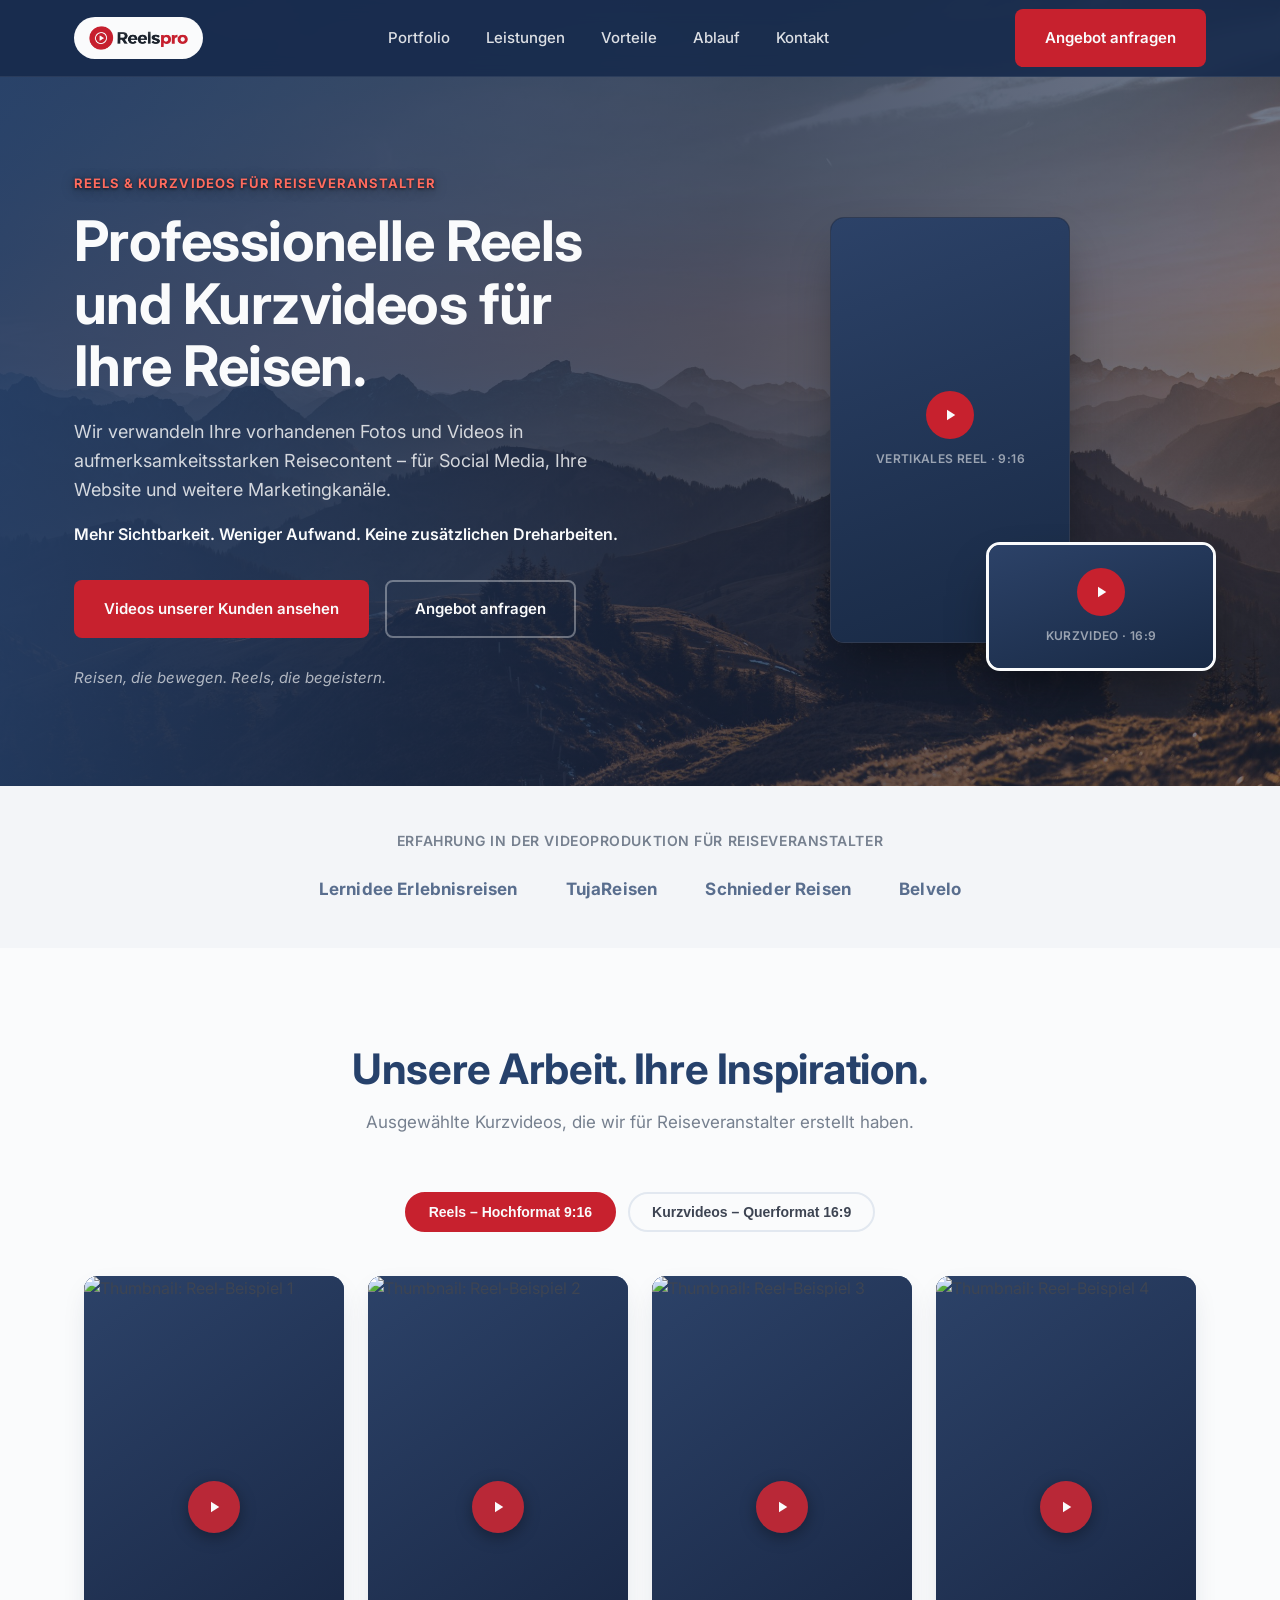
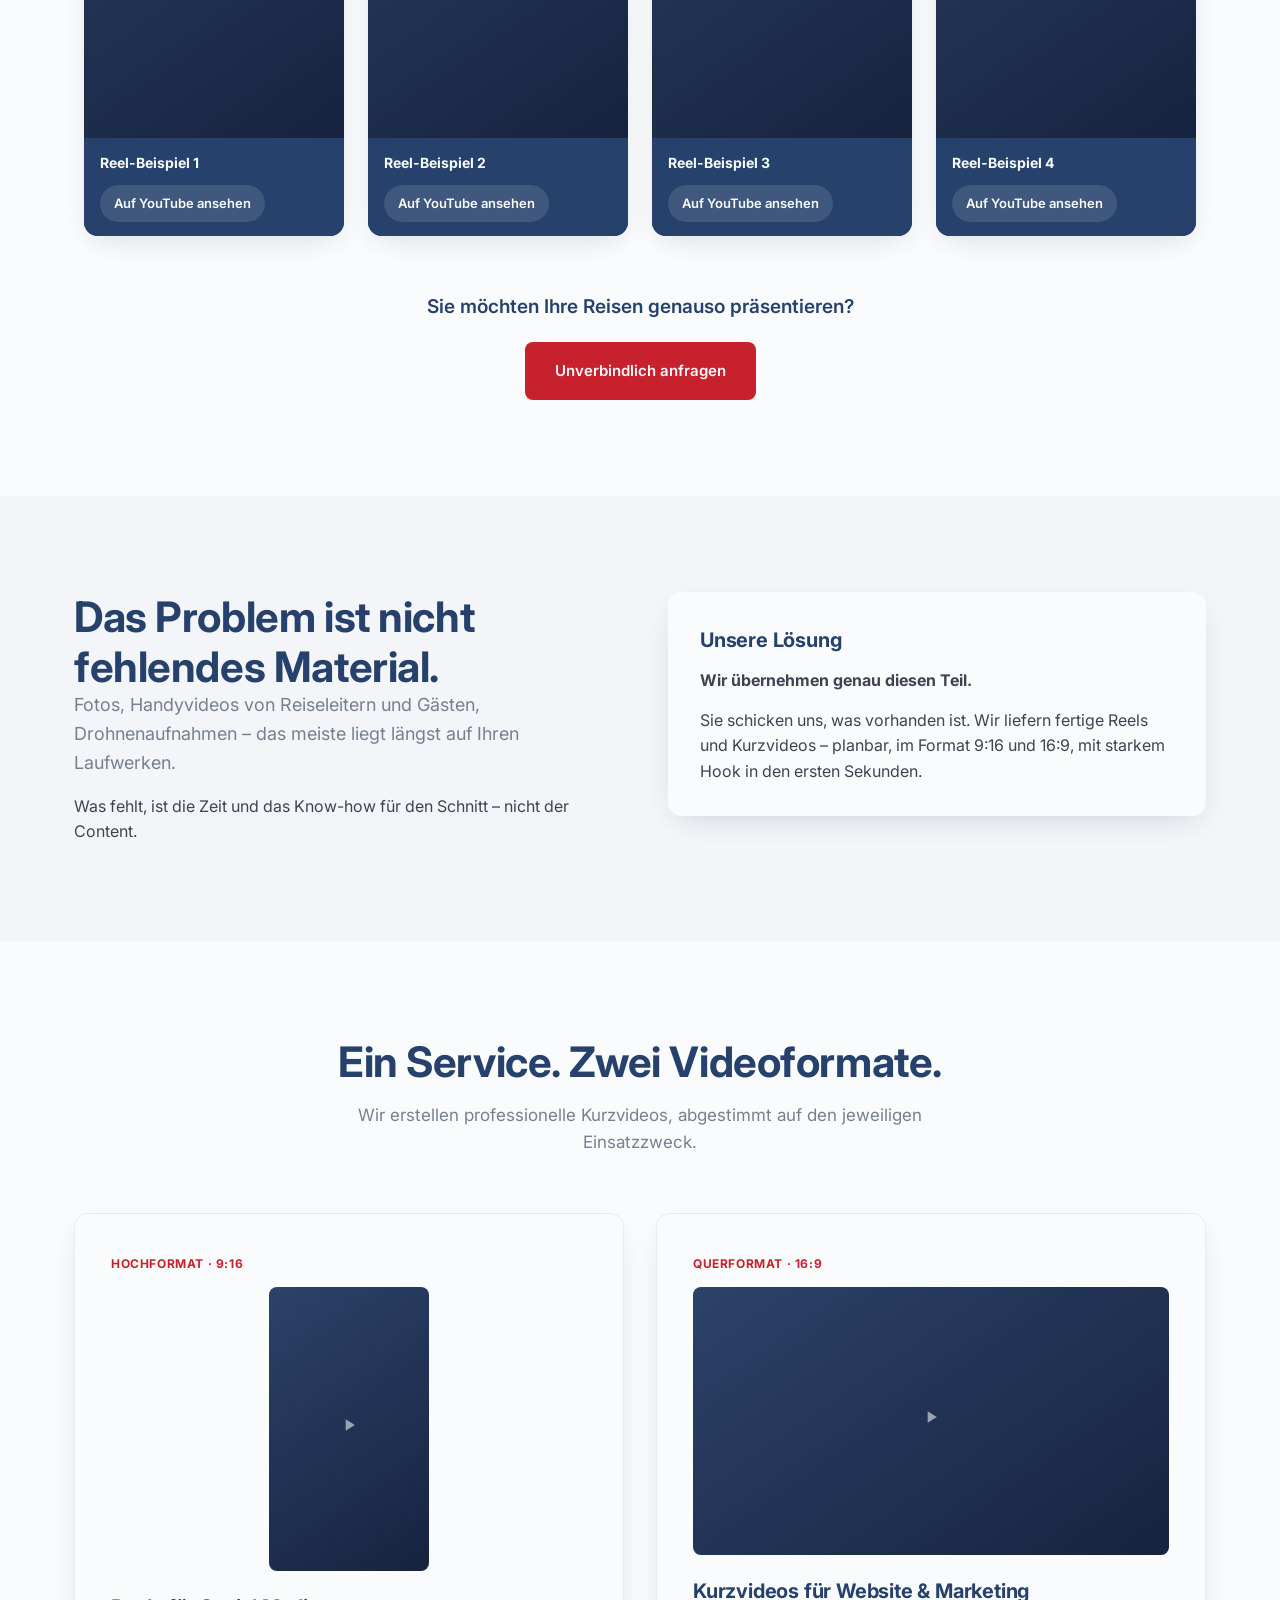
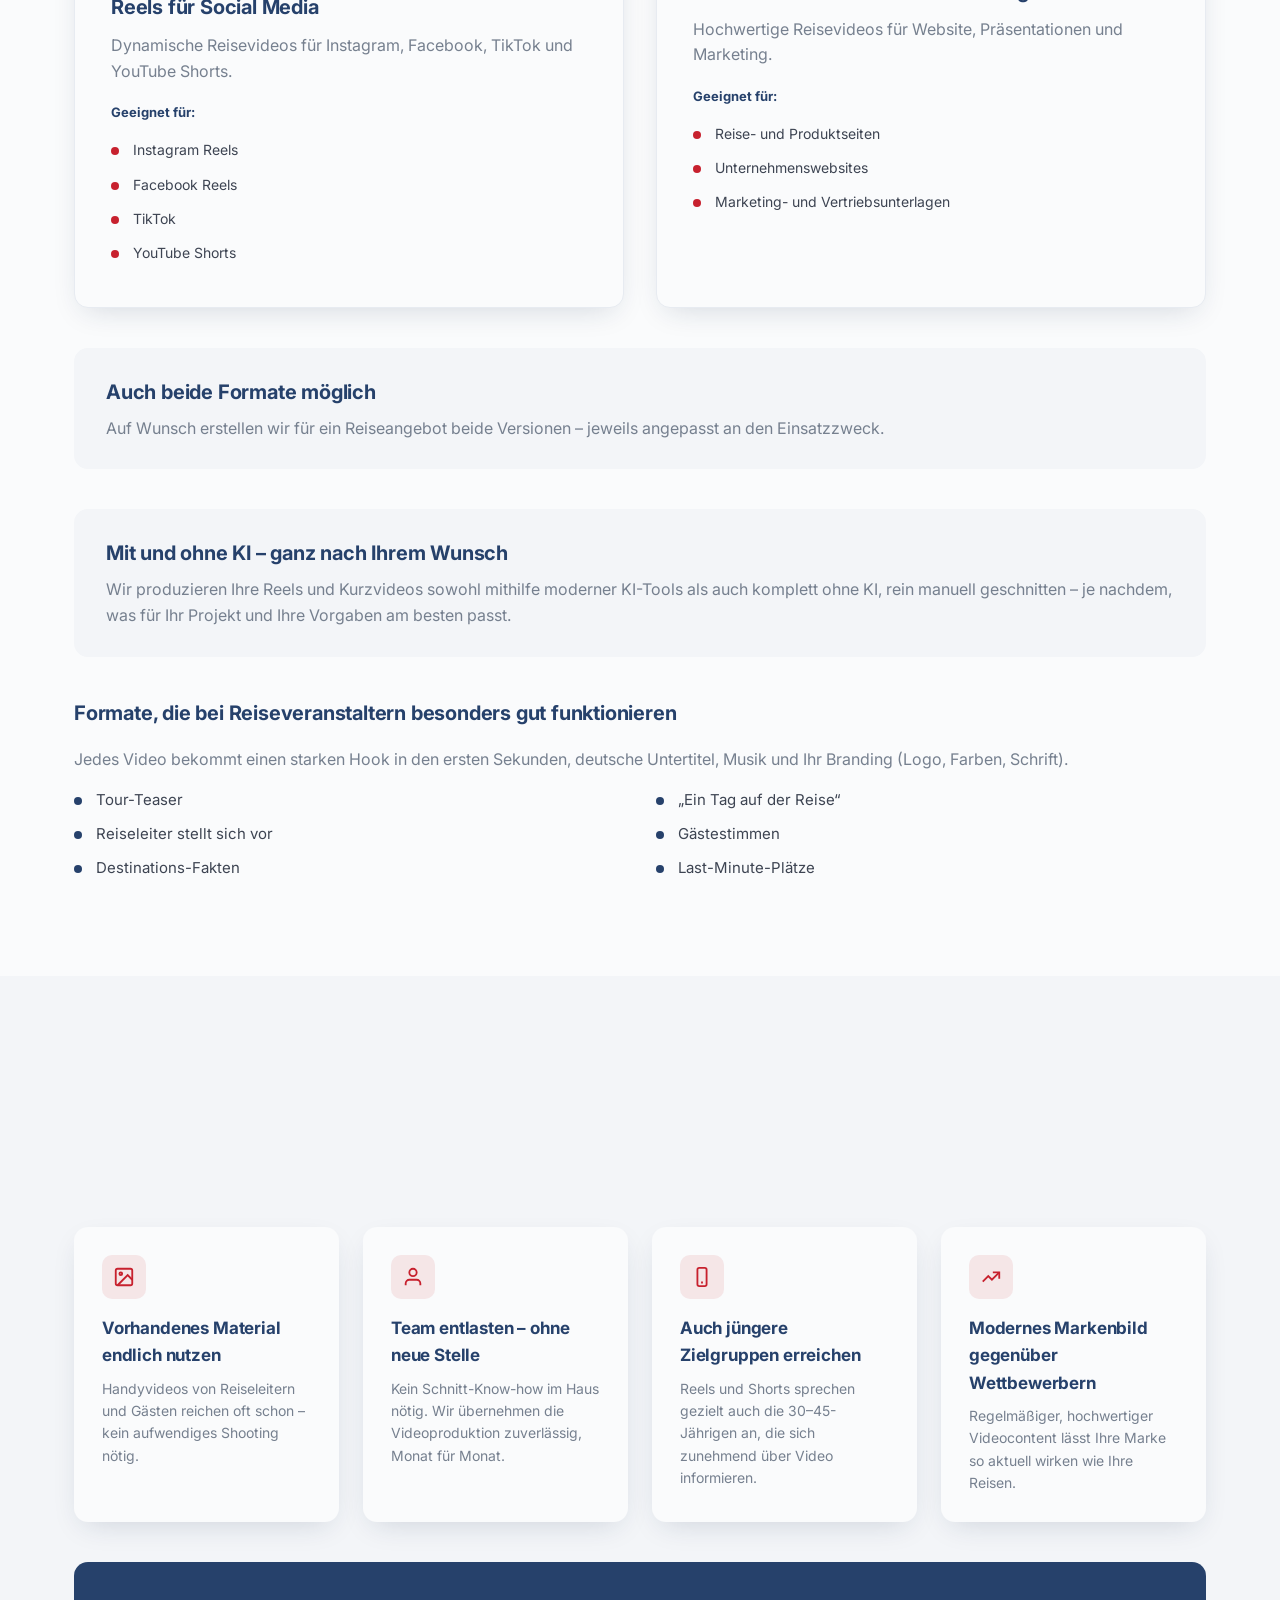
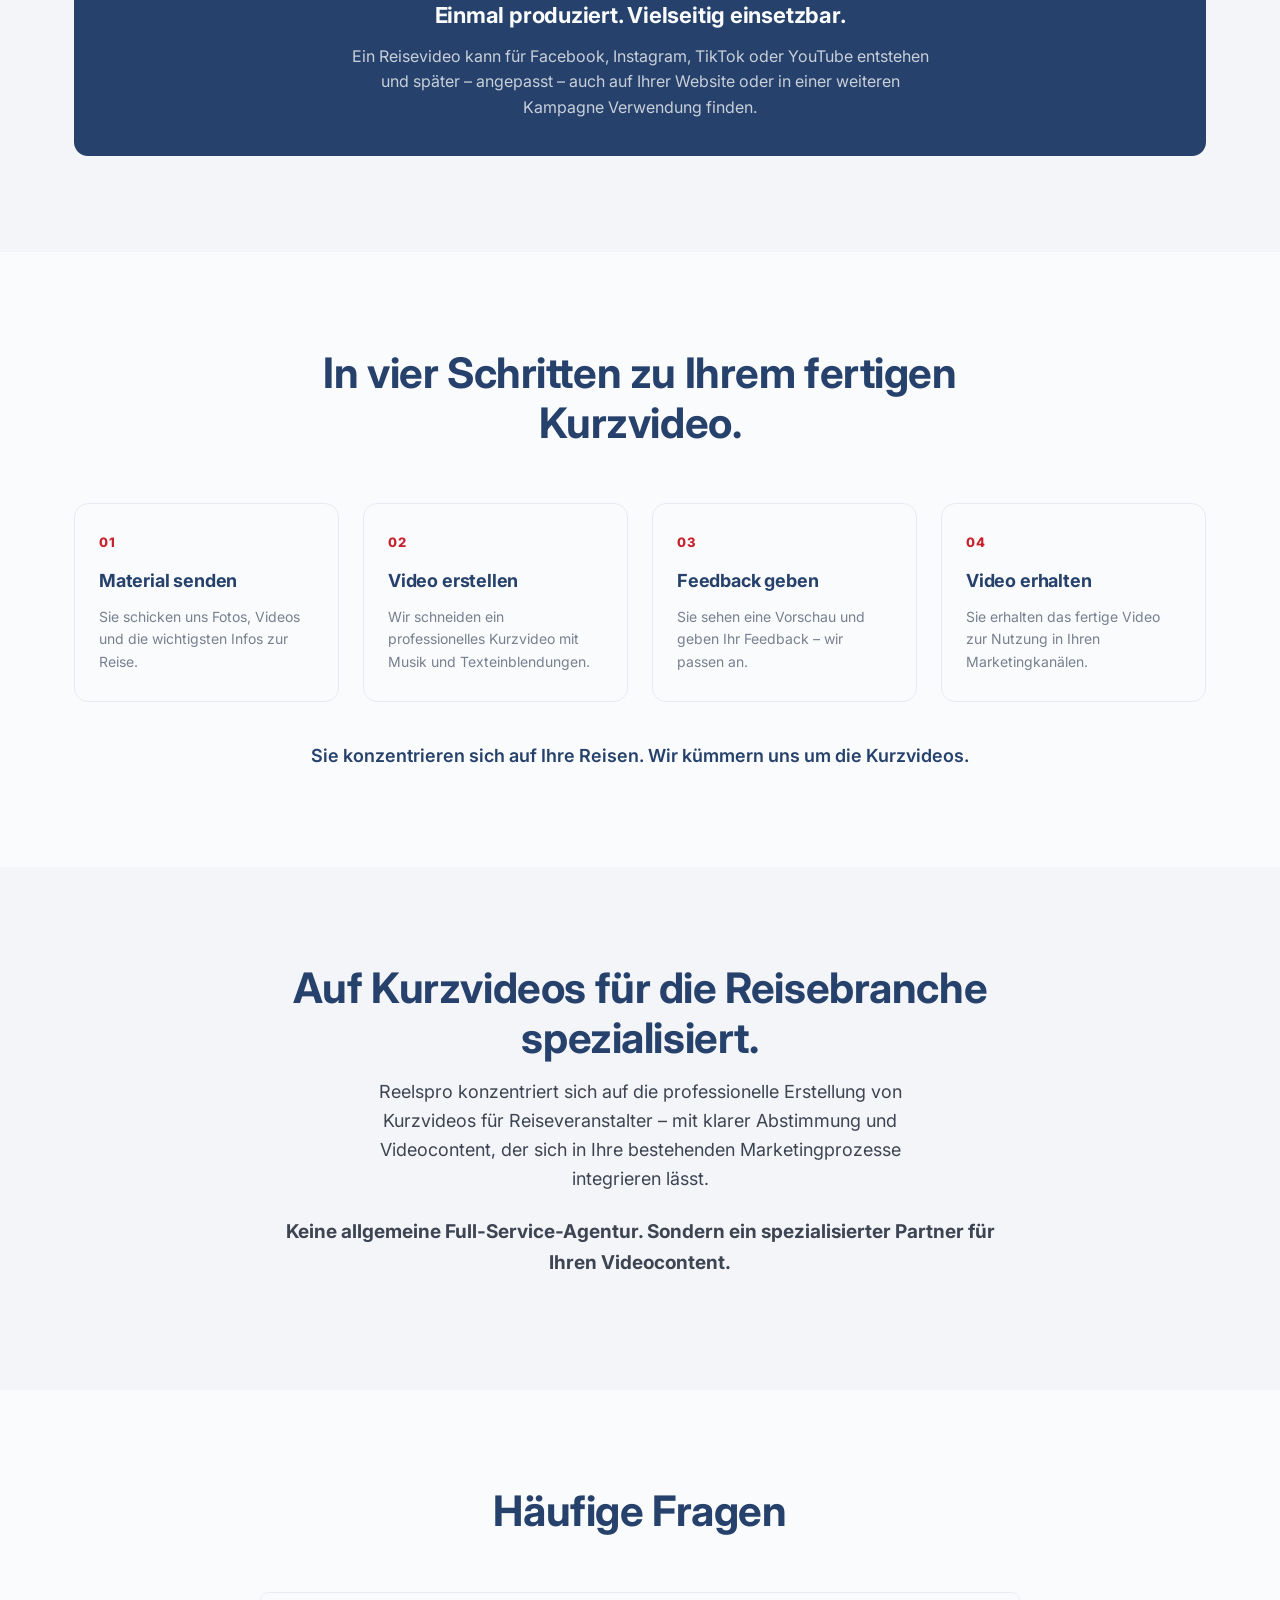
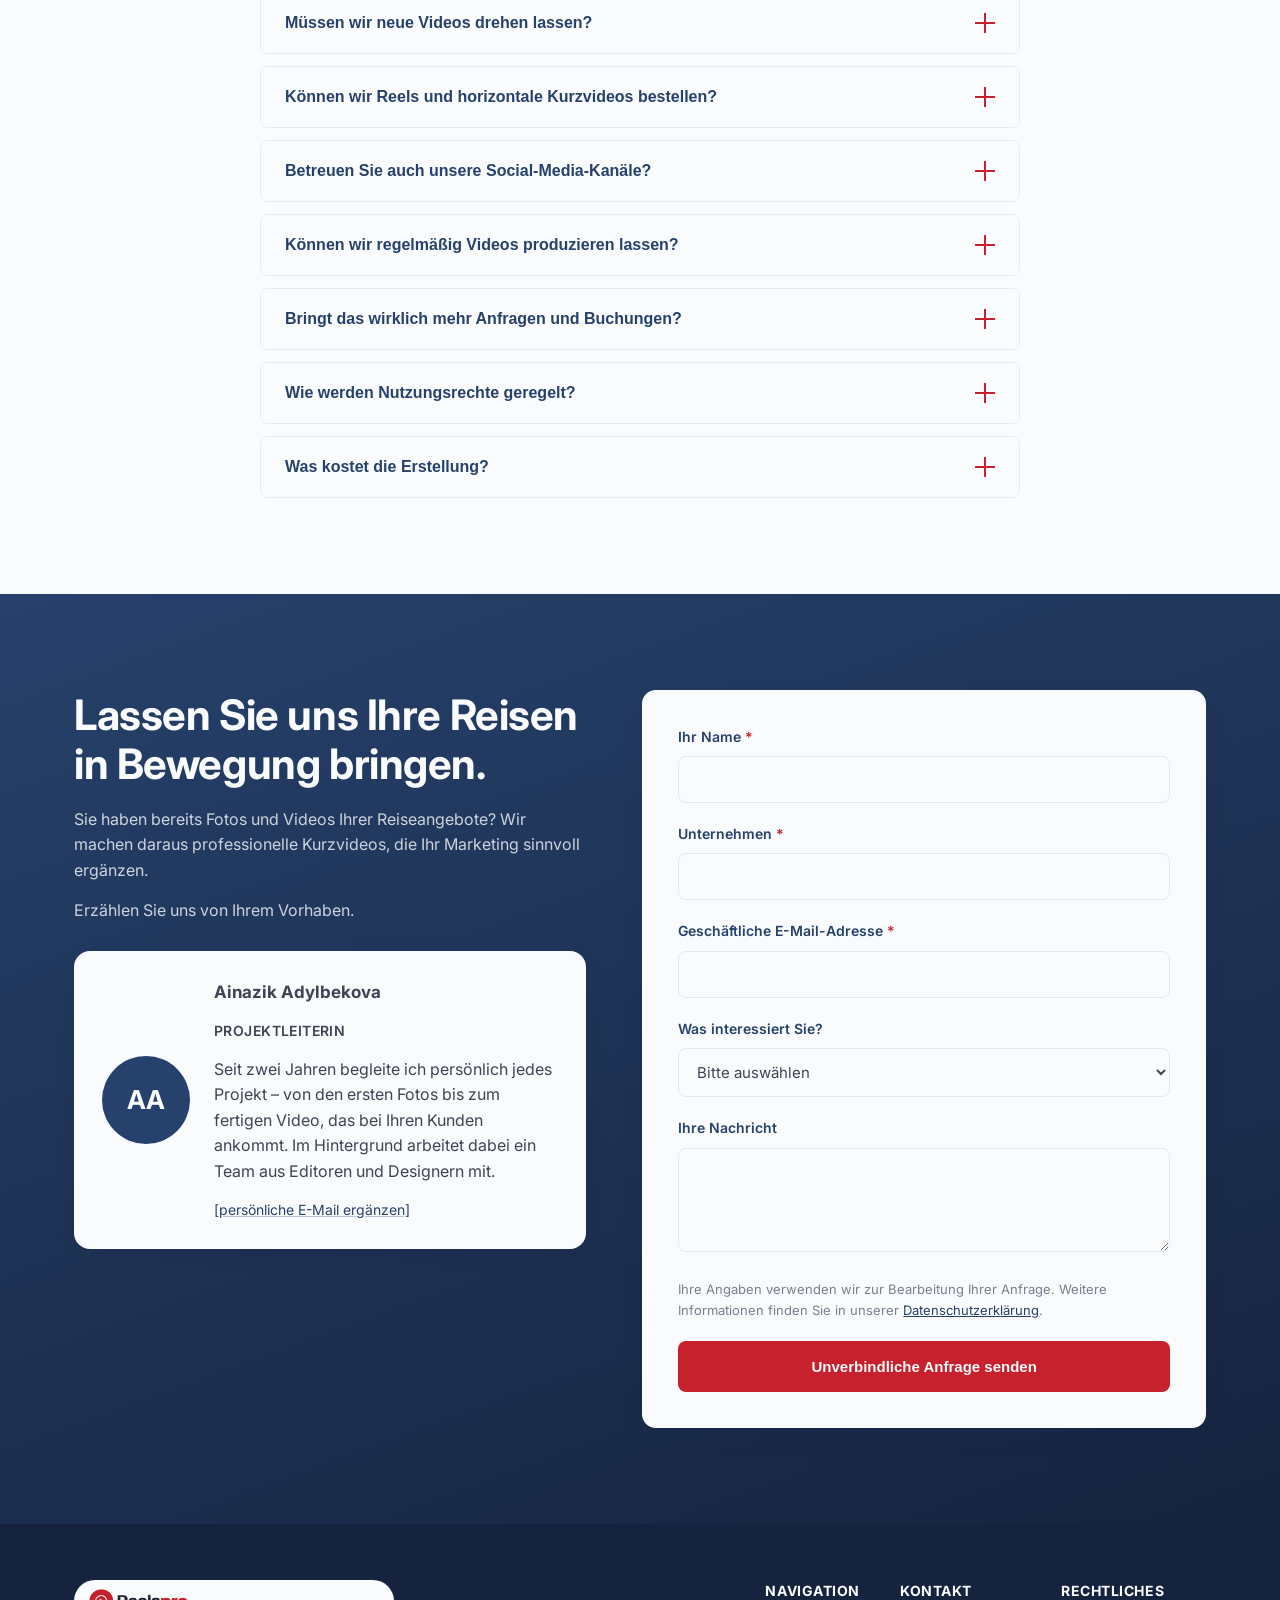
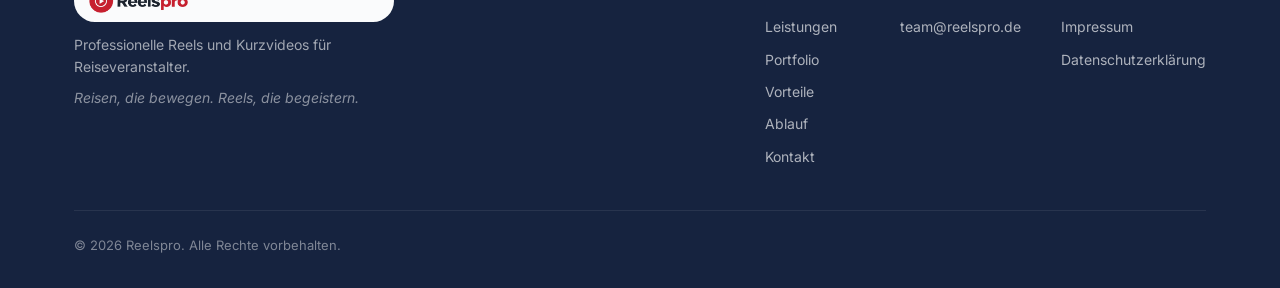
==== commit 82280bb8: "Add three more client videos to the portfolio Add two more vertical Shorts (Reel-Beispiel 3/4) and o" ====
--- a/index.html
+++ b/index.html
@@ -166,6 +166,26 @@
           <a class="yt-link" href="https://www.youtube.com/shorts/94s4f_2dSFU" target="_blank" rel="noopener" data-track="portfolio_youtube_link">Auf YouTube ansehen</a>
         </div>
       </div>
+      <div class="portfolio-item item-vertical">
+        <a class="thumb" href="https://www.youtube.com/shorts/XAmX4eb44VU" target="_blank" rel="noopener" data-track="portfolio_video_click" aria-label="Reel-Beispiel 3 auf YouTube ansehen">
+          <img src="https://img.youtube.com/vi/XAmX4eb44VU/oar2.jpg" alt="Thumbnail: Reel-Beispiel 3" loading="lazy">
+          <span class="play"><svg viewBox="0 0 24 24" fill="currentColor"><path d="M8 5v14l11-7z"/></svg></span>
+        </a>
+        <div class="meta">
+          <div class="title">Reel-Beispiel 3</div>
+          <a class="yt-link" href="https://www.youtube.com/shorts/XAmX4eb44VU" target="_blank" rel="noopener" data-track="portfolio_youtube_link">Auf YouTube ansehen</a>
+        </div>
+      </div>
+      <div class="portfolio-item item-vertical">
+        <a class="thumb" href="https://www.youtube.com/shorts/mXcJYOZaO20" target="_blank" rel="noopener" data-track="portfolio_video_click" aria-label="Reel-Beispiel 4 auf YouTube ansehen">
+          <img src="https://img.youtube.com/vi/mXcJYOZaO20/oar2.jpg" alt="Thumbnail: Reel-Beispiel 4" loading="lazy">
+          <span class="play"><svg viewBox="0 0 24 24" fill="currentColor"><path d="M8 5v14l11-7z"/></svg></span>
+        </a>
+        <div class="meta">
+          <div class="title">Reel-Beispiel 4</div>
+          <a class="yt-link" href="https://www.youtube.com/shorts/mXcJYOZaO20" target="_blank" rel="noopener" data-track="portfolio_youtube_link">Auf YouTube ansehen</a>
+        </div>
+      </div>
     </div>
 
     <div class="portfolio-grid horizontal-grid" id="horizontalGrid" hidden>
@@ -177,6 +197,16 @@
         <div class="meta">
           <div class="title">Kurzvideo-Beispiel 1</div>
           <a class="yt-link" href="https://www.youtube.com/watch?v=FlbTDdZGn70" target="_blank" rel="noopener" data-track="portfolio_youtube_link">Auf YouTube ansehen</a>
+        </div>
+      </div>
+      <div class="portfolio-item item-horizontal">
+        <a class="thumb" href="https://www.youtube.com/watch?v=XdYZ-d1kfNk" target="_blank" rel="noopener" data-track="portfolio_video_click" aria-label="Kurzvideo-Beispiel 2 auf YouTube ansehen">
+          <img src="https://img.youtube.com/vi/XdYZ-d1kfNk/hqdefault.jpg" alt="Thumbnail: Kurzvideo-Beispiel 2" loading="lazy">
+          <span class="play"><svg viewBox="0 0 24 24" fill="currentColor"><path d="M8 5v14l11-7z"/></svg></span>
+        </a>
+        <div class="meta">
+          <div class="title">Kurzvideo-Beispiel 2</div>
+          <a class="yt-link" href="https://www.youtube.com/watch?v=XdYZ-d1kfNk" target="_blank" rel="noopener" data-track="portfolio_youtube_link">Auf YouTube ansehen</a>
         </div>
       </div>
     </div>
--- a/styles.css
+++ b/styles.css
@@ -491,13 +491,17 @@
 }
 
 .portfolio-grid.vertical-grid {
-  grid-template-columns: repeat(2, minmax(0, 300px));
+  grid-template-columns: repeat(4, minmax(0, 260px));
   justify-content: center;
 }
 
 .portfolio-grid.horizontal-grid {
-  grid-template-columns: minmax(0, 480px);
+  grid-template-columns: repeat(2, minmax(0, 480px));
   justify-content: center;
+}
+
+@media (max-width: 960px) {
+  .portfolio-grid.vertical-grid { grid-template-columns: repeat(3, minmax(0, 260px)); }
 }
 
 @media (max-width: 680px) {
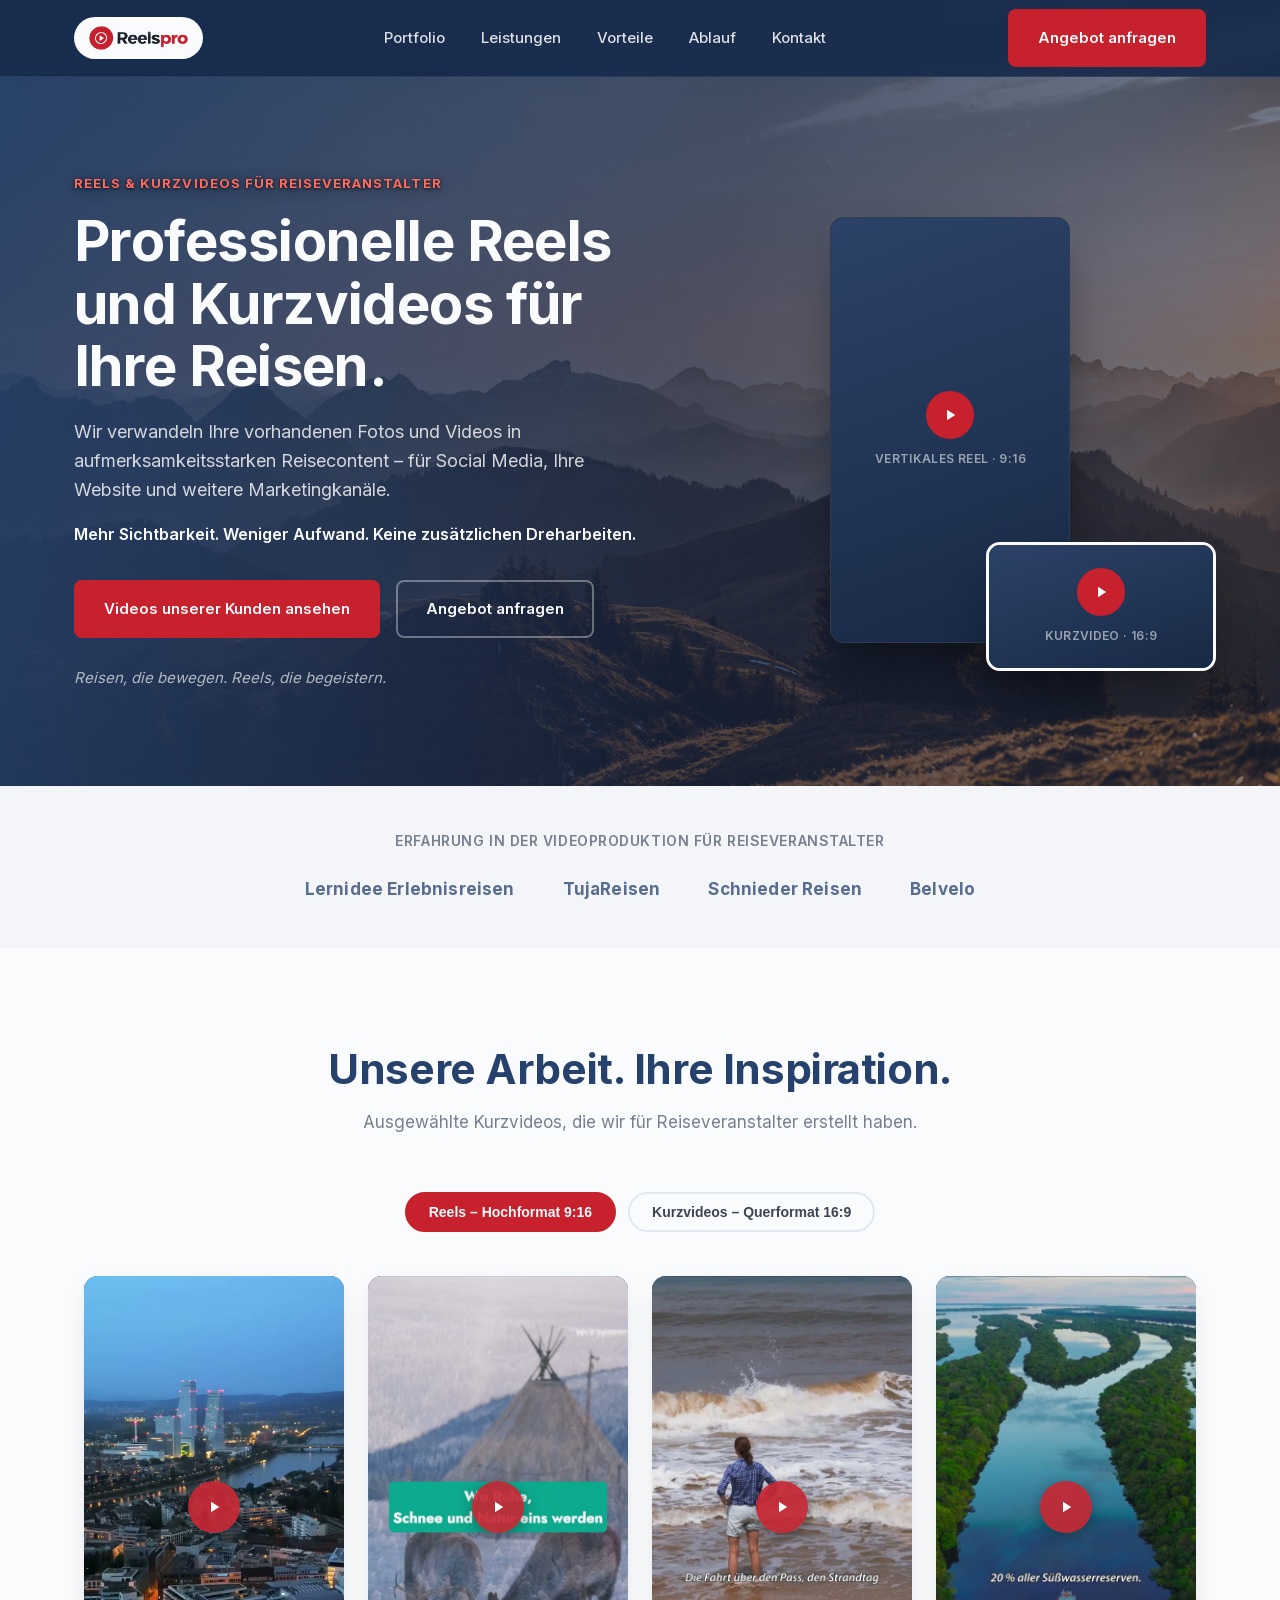
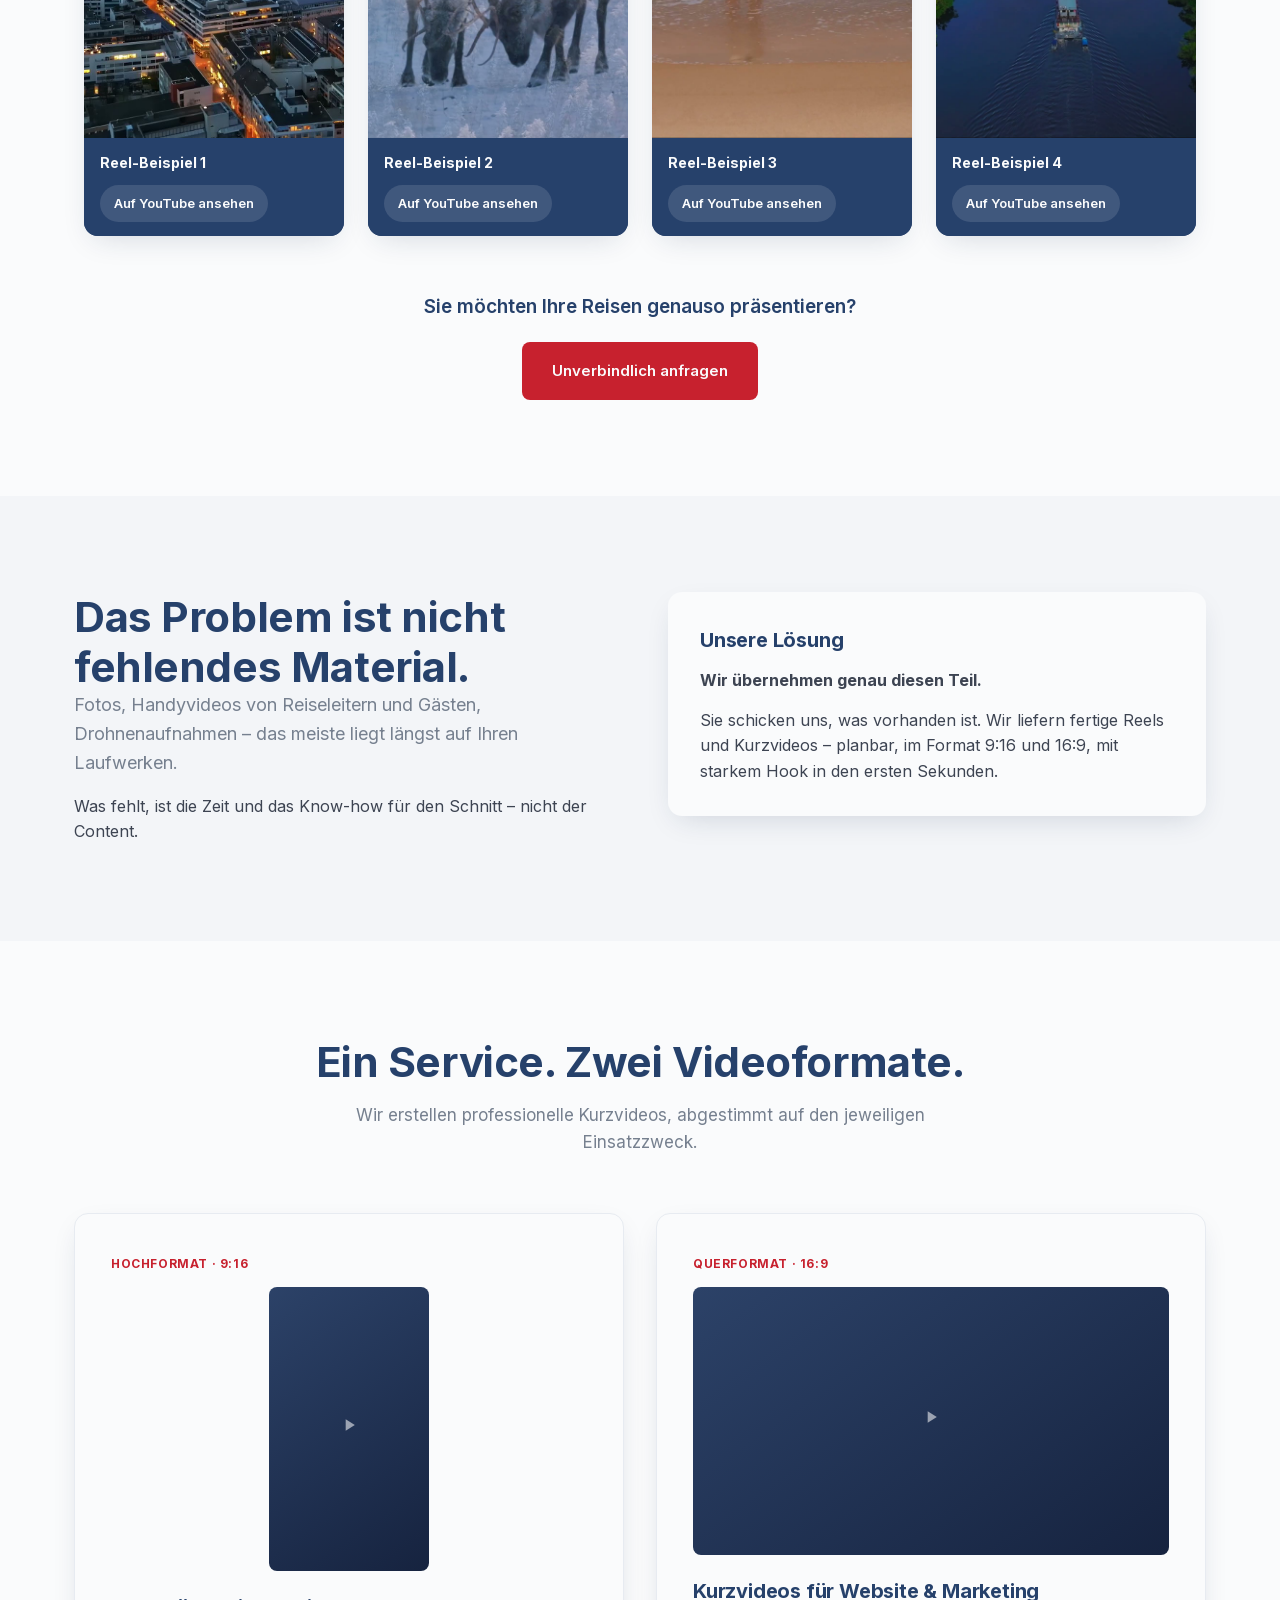
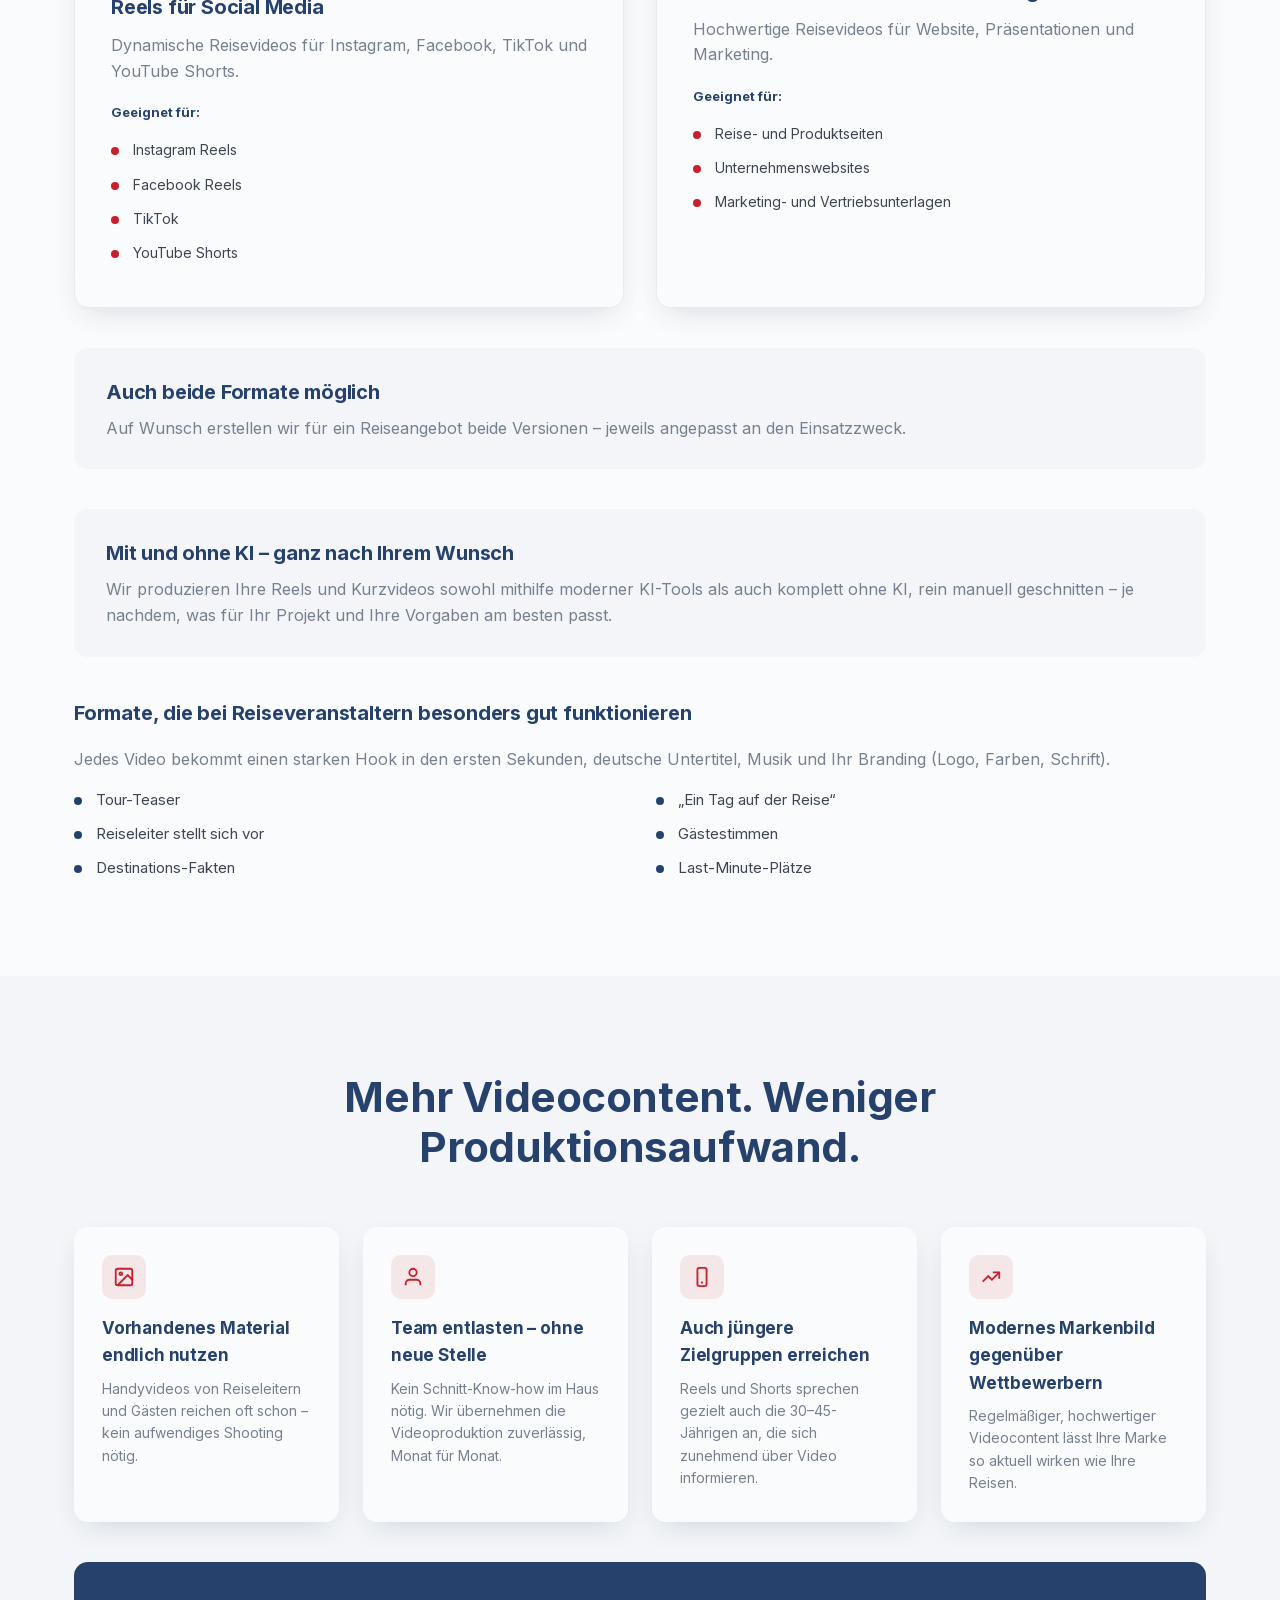
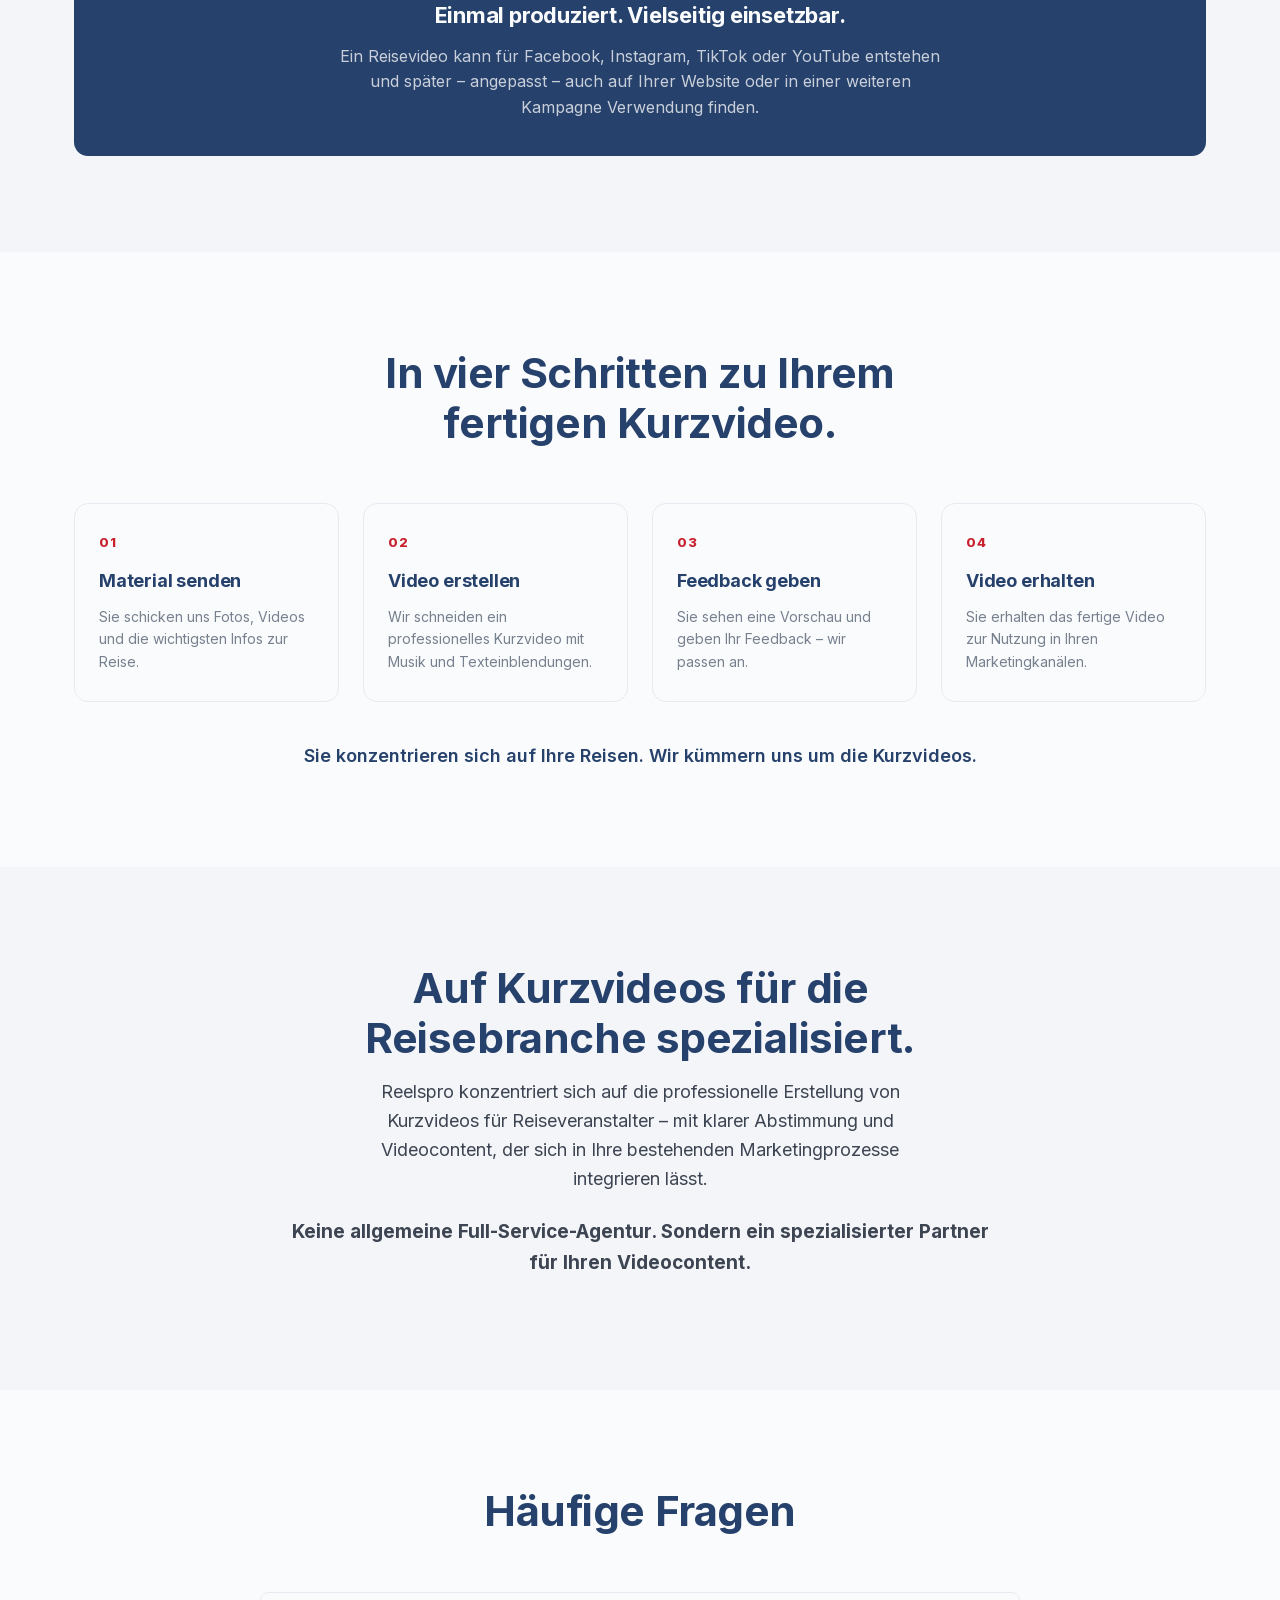
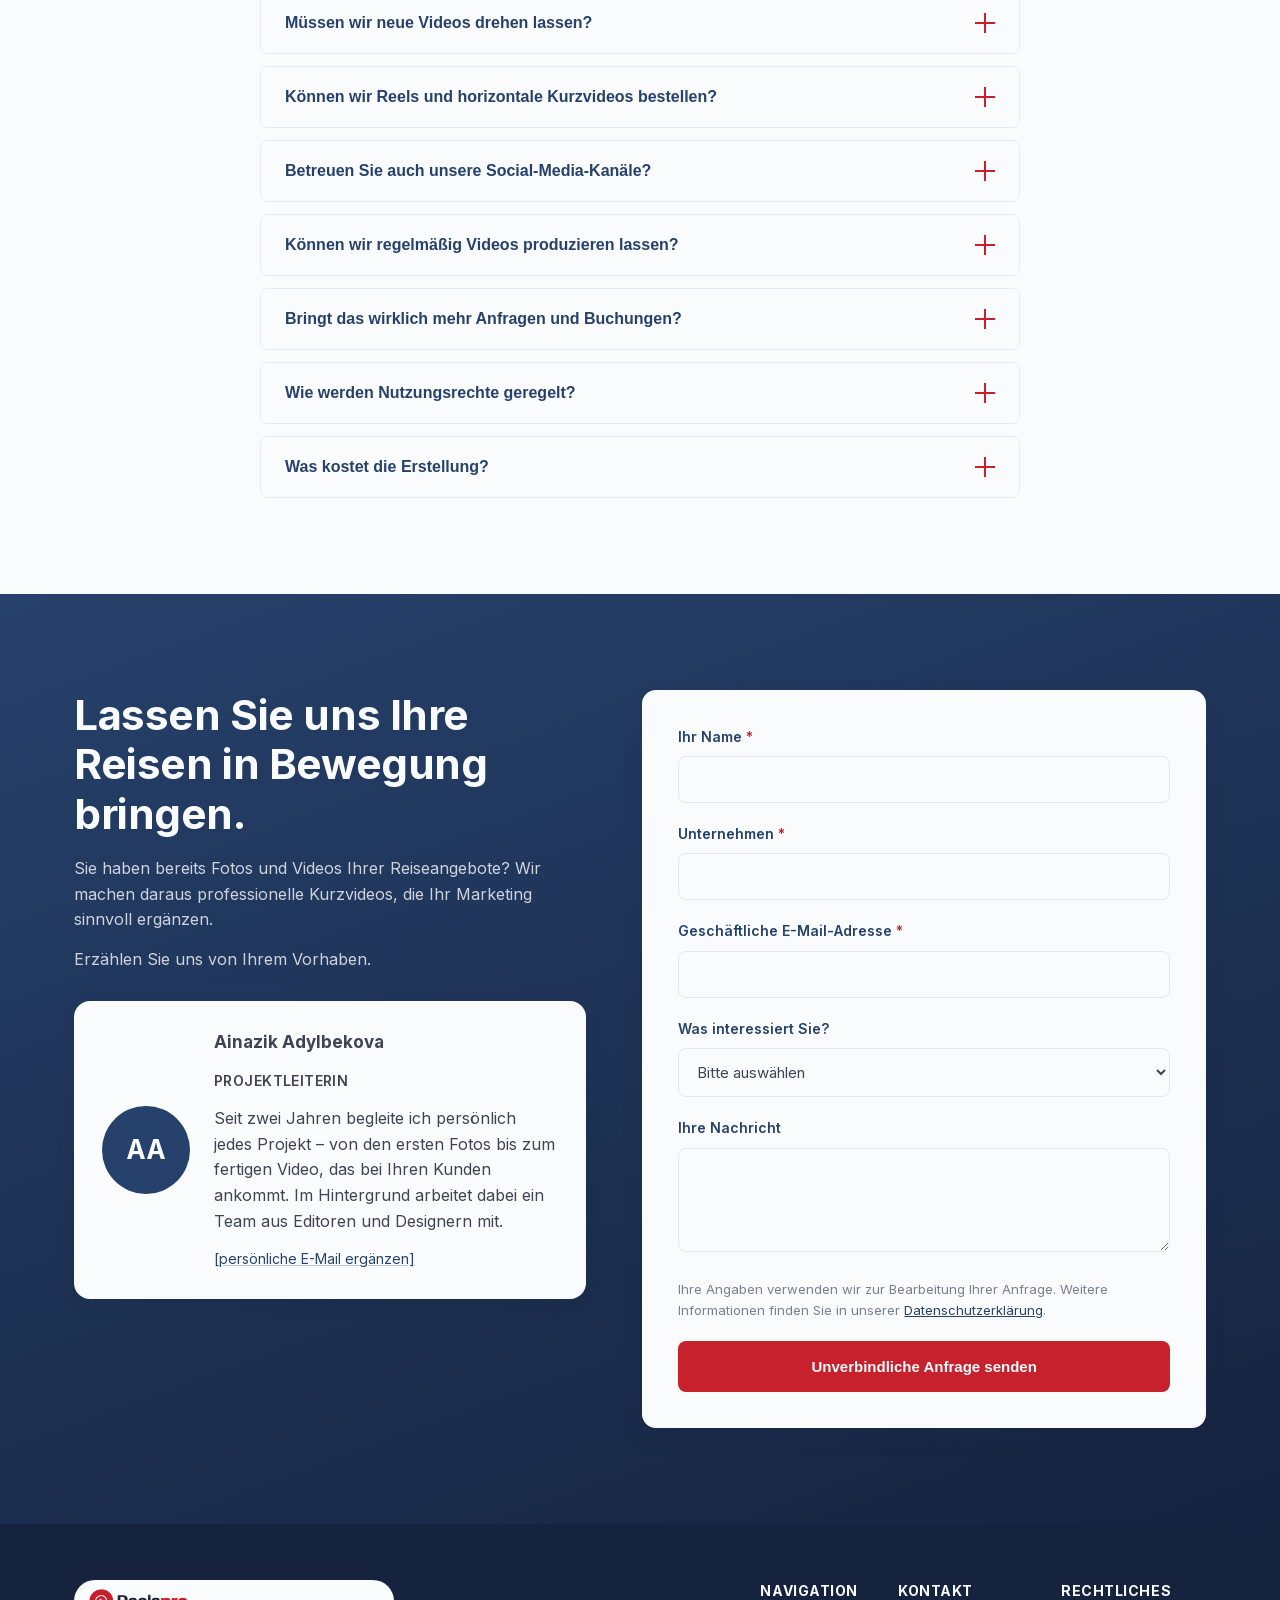
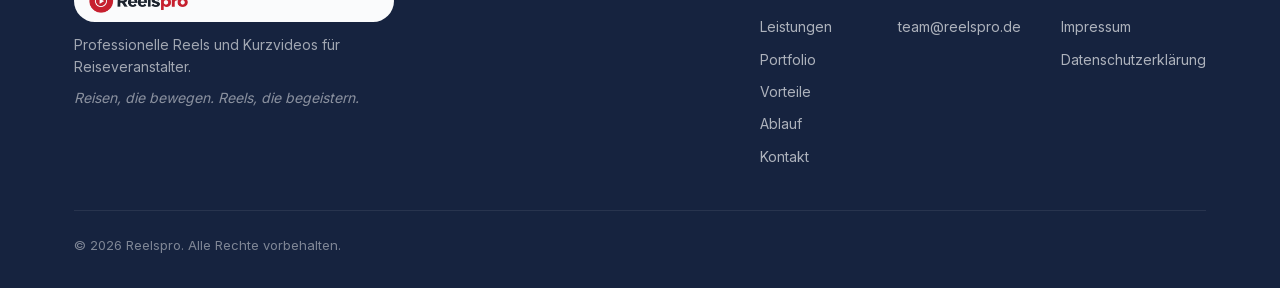
==== commit e7924a83: "Self-host Inter and the YouTube thumbnails for GDPR compliance Download Inter's latin-subset variabl" ====
--- a/index.html
+++ b/index.html
@@ -21,9 +21,6 @@
 <meta name="twitter:description" content="Professionelle Reels und Kurzvideos für Reiseveranstalter.">
 <meta name="twitter:image" content="assets/logo.png">
 
-<link rel="preconnect" href="https://fonts.googleapis.com">
-<link rel="preconnect" href="https://fonts.gstatic.com" crossorigin>
-<link href="https://fonts.googleapis.com/css2?family=Inter:wght@400;500;600;700;800&display=swap" rel="stylesheet">
 <link rel="stylesheet" href="styles.css">
 <link rel="icon" type="image/png" href="assets/favicon.png">
 
@@ -148,7 +145,7 @@
     <div class="portfolio-grid vertical-grid reveal-stagger" id="verticalGrid">
       <div class="portfolio-item item-vertical">
         <a class="thumb" href="https://www.youtube.com/shorts/Ox30fy8WDK4" target="_blank" rel="noopener" data-track="portfolio_video_click" aria-label="Reel-Beispiel 1 auf YouTube ansehen">
-          <img src="https://img.youtube.com/vi/Ox30fy8WDK4/oar2.jpg" alt="Thumbnail: Reel-Beispiel 1" loading="lazy">
+          <img src="assets/thumbnails/reel-1.jpg" alt="Thumbnail: Reel-Beispiel 1" loading="lazy">
           <span class="play"><svg viewBox="0 0 24 24" fill="currentColor"><path d="M8 5v14l11-7z"/></svg></span>
         </a>
         <div class="meta">
@@ -158,7 +155,7 @@
       </div>
       <div class="portfolio-item item-vertical">
         <a class="thumb" href="https://www.youtube.com/shorts/94s4f_2dSFU" target="_blank" rel="noopener" data-track="portfolio_video_click" aria-label="Reel-Beispiel 2 auf YouTube ansehen">
-          <img src="https://img.youtube.com/vi/94s4f_2dSFU/oar2.jpg" alt="Thumbnail: Reel-Beispiel 2" loading="lazy">
+          <img src="assets/thumbnails/reel-2.jpg" alt="Thumbnail: Reel-Beispiel 2" loading="lazy">
           <span class="play"><svg viewBox="0 0 24 24" fill="currentColor"><path d="M8 5v14l11-7z"/></svg></span>
         </a>
         <div class="meta">
@@ -168,7 +165,7 @@
       </div>
       <div class="portfolio-item item-vertical">
         <a class="thumb" href="https://www.youtube.com/shorts/XAmX4eb44VU" target="_blank" rel="noopener" data-track="portfolio_video_click" aria-label="Reel-Beispiel 3 auf YouTube ansehen">
-          <img src="https://img.youtube.com/vi/XAmX4eb44VU/oar2.jpg" alt="Thumbnail: Reel-Beispiel 3" loading="lazy">
+          <img src="assets/thumbnails/reel-3.jpg" alt="Thumbnail: Reel-Beispiel 3" loading="lazy">
           <span class="play"><svg viewBox="0 0 24 24" fill="currentColor"><path d="M8 5v14l11-7z"/></svg></span>
         </a>
         <div class="meta">
@@ -178,7 +175,7 @@
       </div>
       <div class="portfolio-item item-vertical">
         <a class="thumb" href="https://www.youtube.com/shorts/mXcJYOZaO20" target="_blank" rel="noopener" data-track="portfolio_video_click" aria-label="Reel-Beispiel 4 auf YouTube ansehen">
-          <img src="https://img.youtube.com/vi/mXcJYOZaO20/oar2.jpg" alt="Thumbnail: Reel-Beispiel 4" loading="lazy">
+          <img src="assets/thumbnails/reel-4.jpg" alt="Thumbnail: Reel-Beispiel 4" loading="lazy">
           <span class="play"><svg viewBox="0 0 24 24" fill="currentColor"><path d="M8 5v14l11-7z"/></svg></span>
         </a>
         <div class="meta">
@@ -191,7 +188,7 @@
     <div class="portfolio-grid horizontal-grid" id="horizontalGrid" hidden>
       <div class="portfolio-item item-horizontal">
         <a class="thumb" href="https://www.youtube.com/watch?v=FlbTDdZGn70" target="_blank" rel="noopener" data-track="portfolio_video_click" aria-label="Kurzvideo-Beispiel 1 auf YouTube ansehen">
-          <img src="https://img.youtube.com/vi/FlbTDdZGn70/hqdefault.jpg" alt="Thumbnail: Kurzvideo-Beispiel 1" loading="lazy">
+          <img src="assets/thumbnails/kurzvideo-1.jpg" alt="Thumbnail: Kurzvideo-Beispiel 1" loading="lazy">
           <span class="play"><svg viewBox="0 0 24 24" fill="currentColor"><path d="M8 5v14l11-7z"/></svg></span>
         </a>
         <div class="meta">
@@ -201,7 +198,7 @@
       </div>
       <div class="portfolio-item item-horizontal">
         <a class="thumb" href="https://www.youtube.com/watch?v=XdYZ-d1kfNk" target="_blank" rel="noopener" data-track="portfolio_video_click" aria-label="Kurzvideo-Beispiel 2 auf YouTube ansehen">
-          <img src="https://img.youtube.com/vi/XdYZ-d1kfNk/hqdefault.jpg" alt="Thumbnail: Kurzvideo-Beispiel 2" loading="lazy">
+          <img src="assets/thumbnails/kurzvideo-2.jpg" alt="Thumbnail: Kurzvideo-Beispiel 2" loading="lazy">
           <span class="play"><svg viewBox="0 0 24 24" fill="currentColor"><path d="M8 5v14l11-7z"/></svg></span>
         </a>
         <div class="meta">
--- a/styles.css
+++ b/styles.css
@@ -1,6 +1,43 @@
 /* =========================================================
    Reelspro — One-Page Website
    ========================================================= */
+
+/* Inter (lokal gehostet, Variable Font, deckt Gewichte 400-800 ab) */
+@font-face {
+  font-family: "Inter";
+  font-style: normal;
+  font-weight: 400;
+  font-display: swap;
+  src: url("assets/fonts/inter-latin.woff2") format("woff2");
+}
+@font-face {
+  font-family: "Inter";
+  font-style: normal;
+  font-weight: 500;
+  font-display: swap;
+  src: url("assets/fonts/inter-latin.woff2") format("woff2");
+}
+@font-face {
+  font-family: "Inter";
+  font-style: normal;
+  font-weight: 600;
+  font-display: swap;
+  src: url("assets/fonts/inter-latin.woff2") format("woff2");
+}
+@font-face {
+  font-family: "Inter";
+  font-style: normal;
+  font-weight: 700;
+  font-display: swap;
+  src: url("assets/fonts/inter-latin.woff2") format("woff2");
+}
+@font-face {
+  font-family: "Inter";
+  font-style: normal;
+  font-weight: 800;
+  font-display: swap;
+  src: url("assets/fonts/inter-latin.woff2") format("woff2");
+}
 
 :root {
   --navy: #26416b;
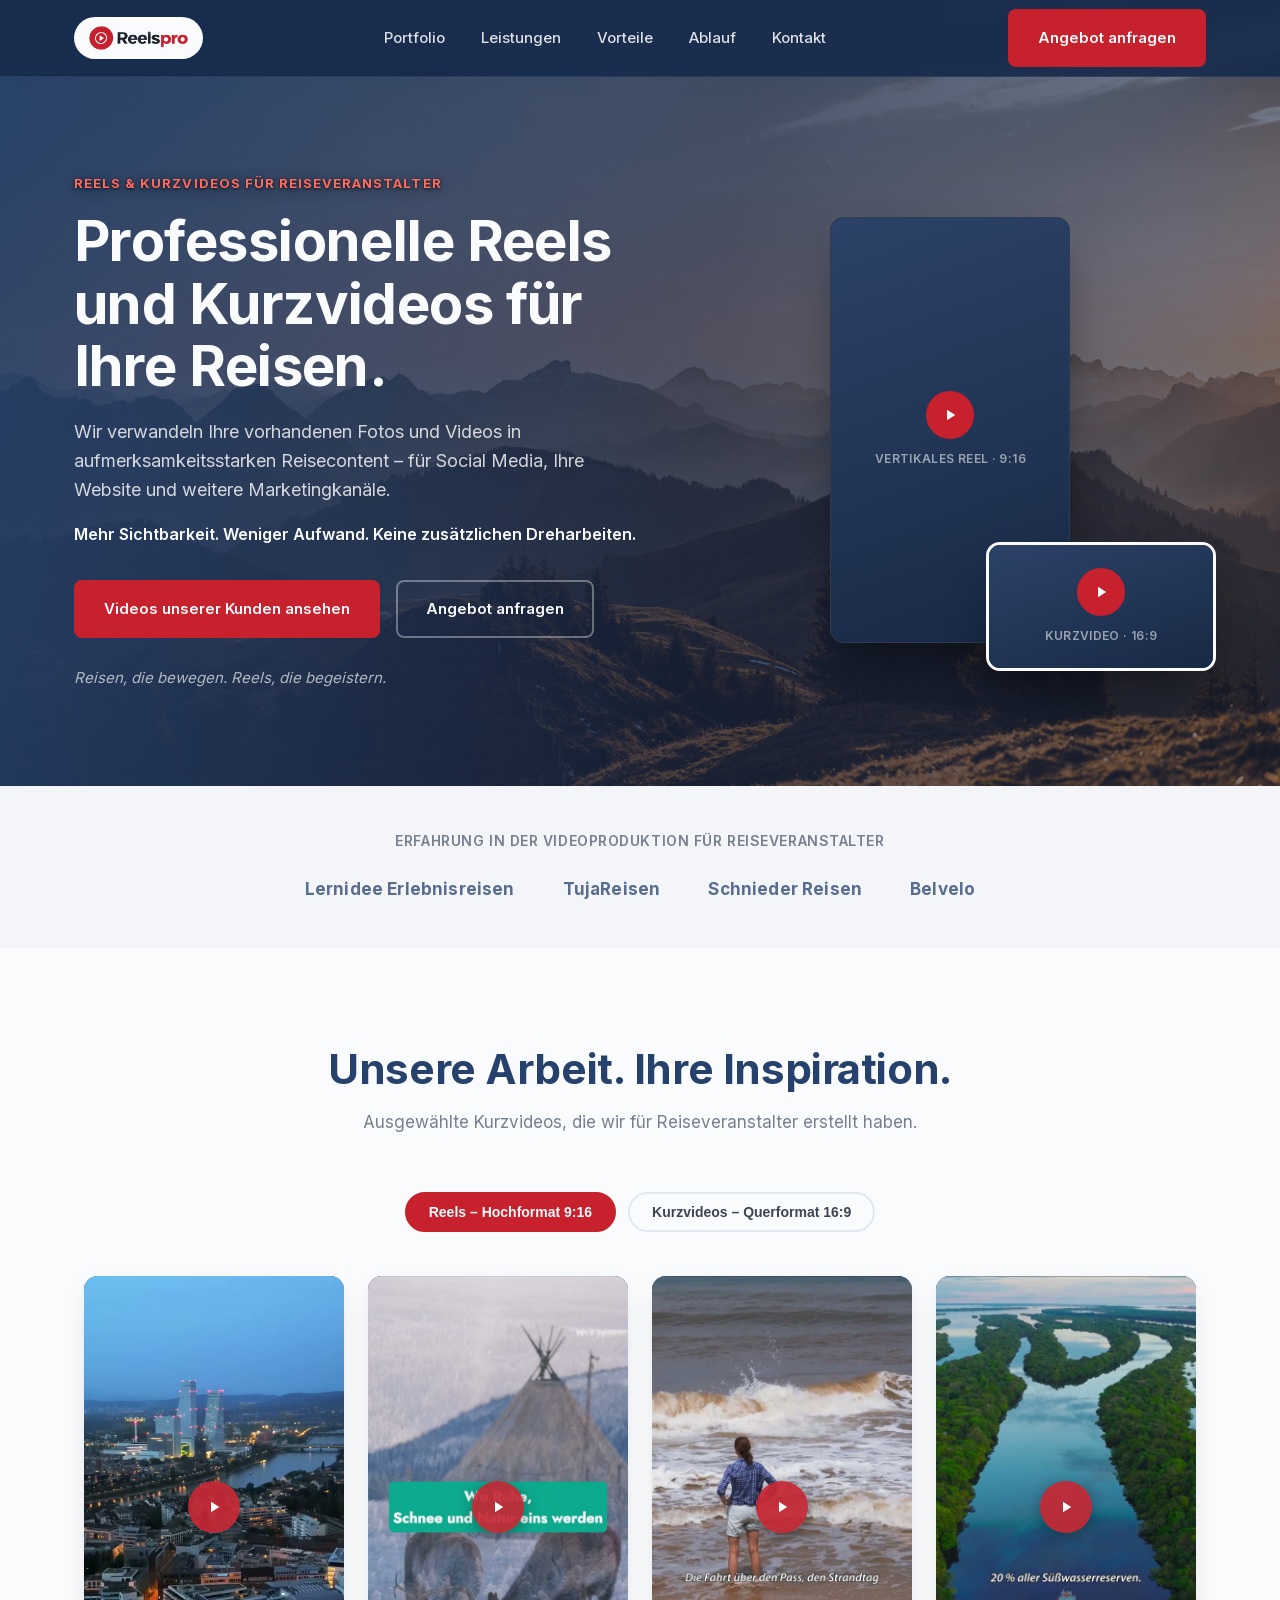
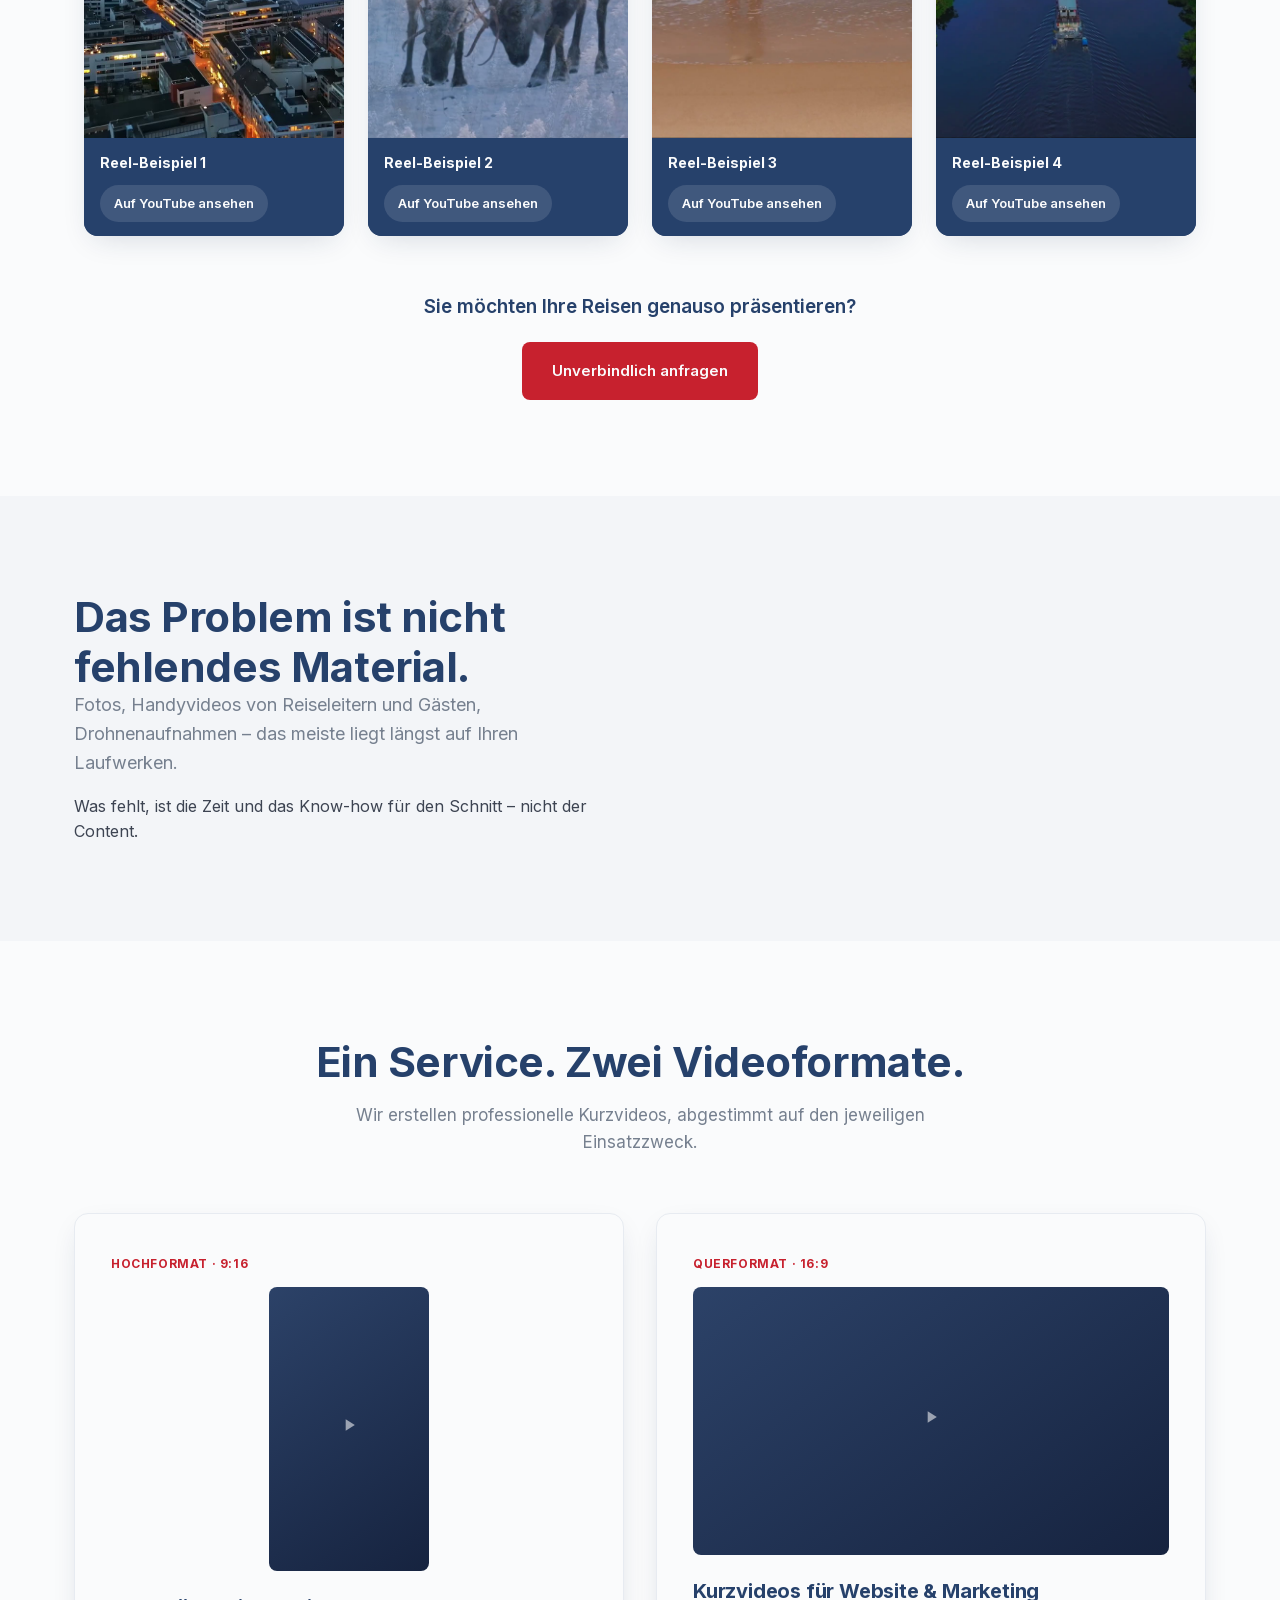
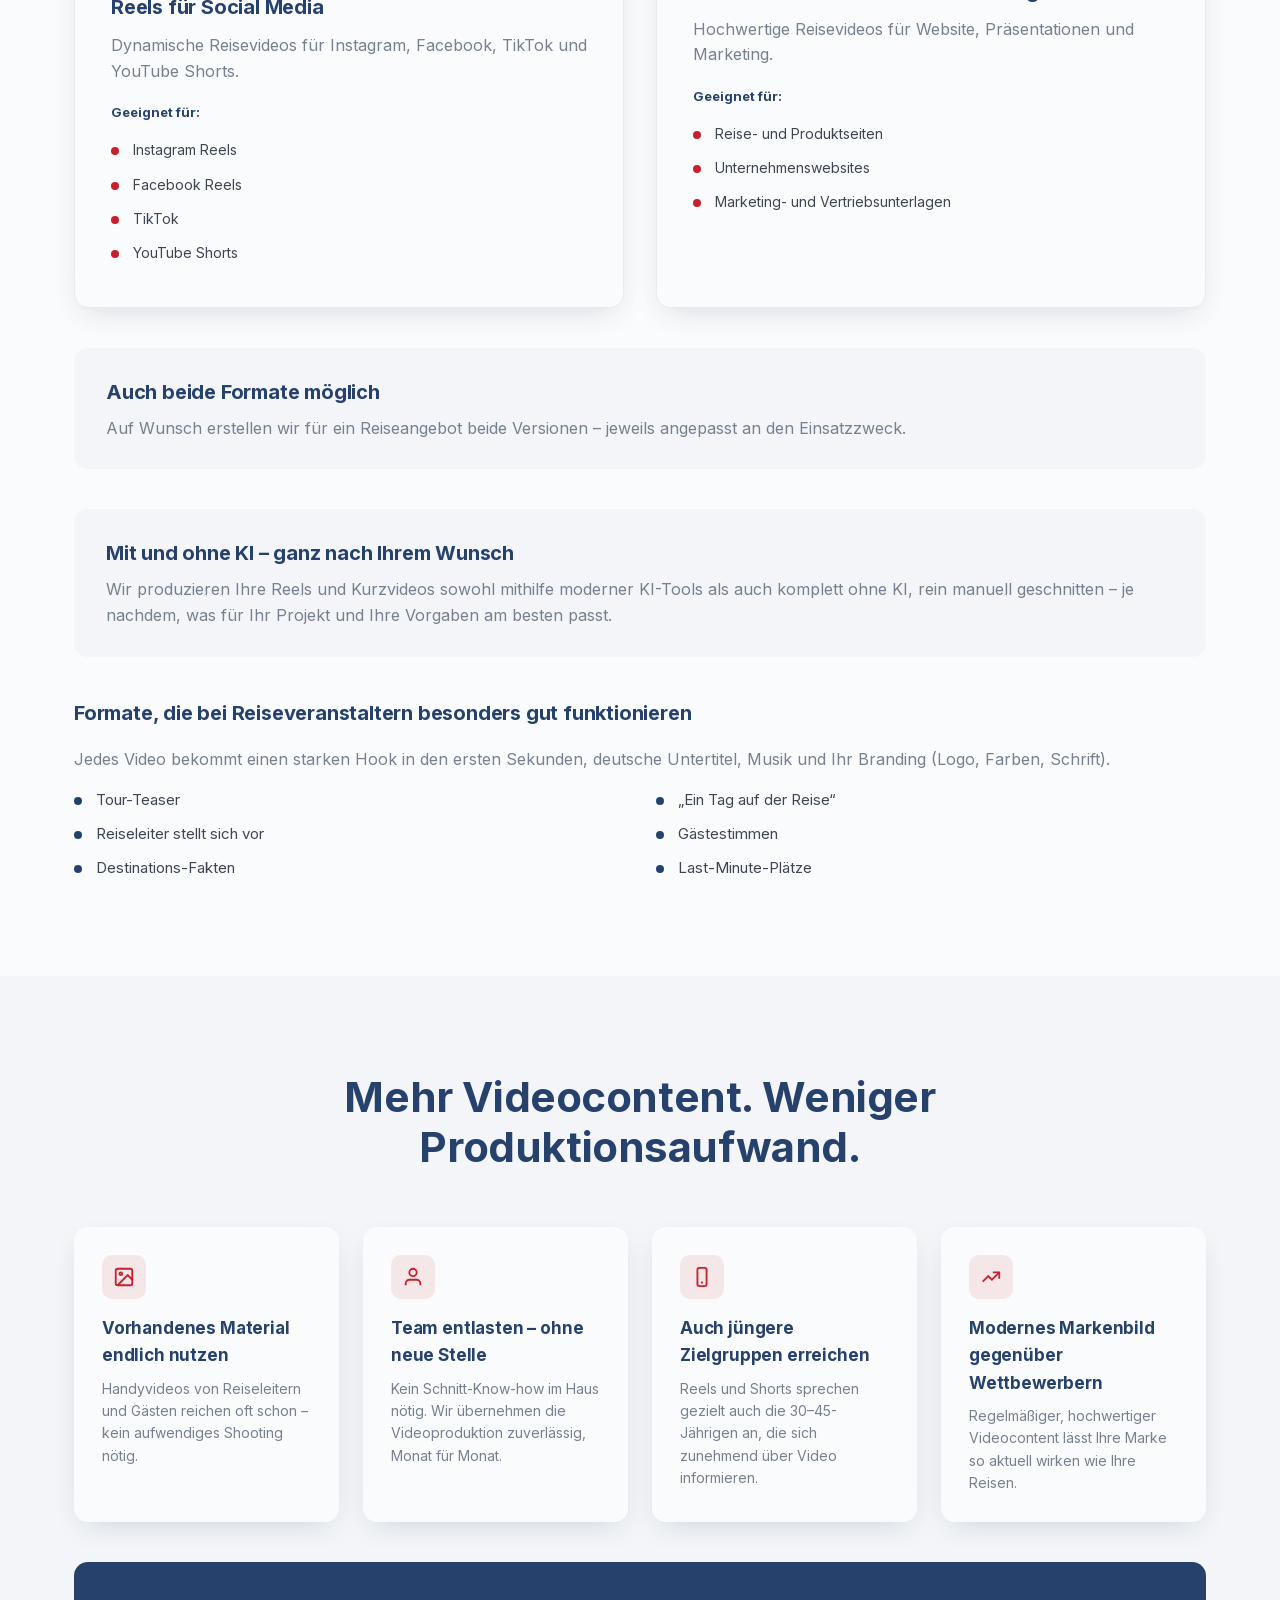
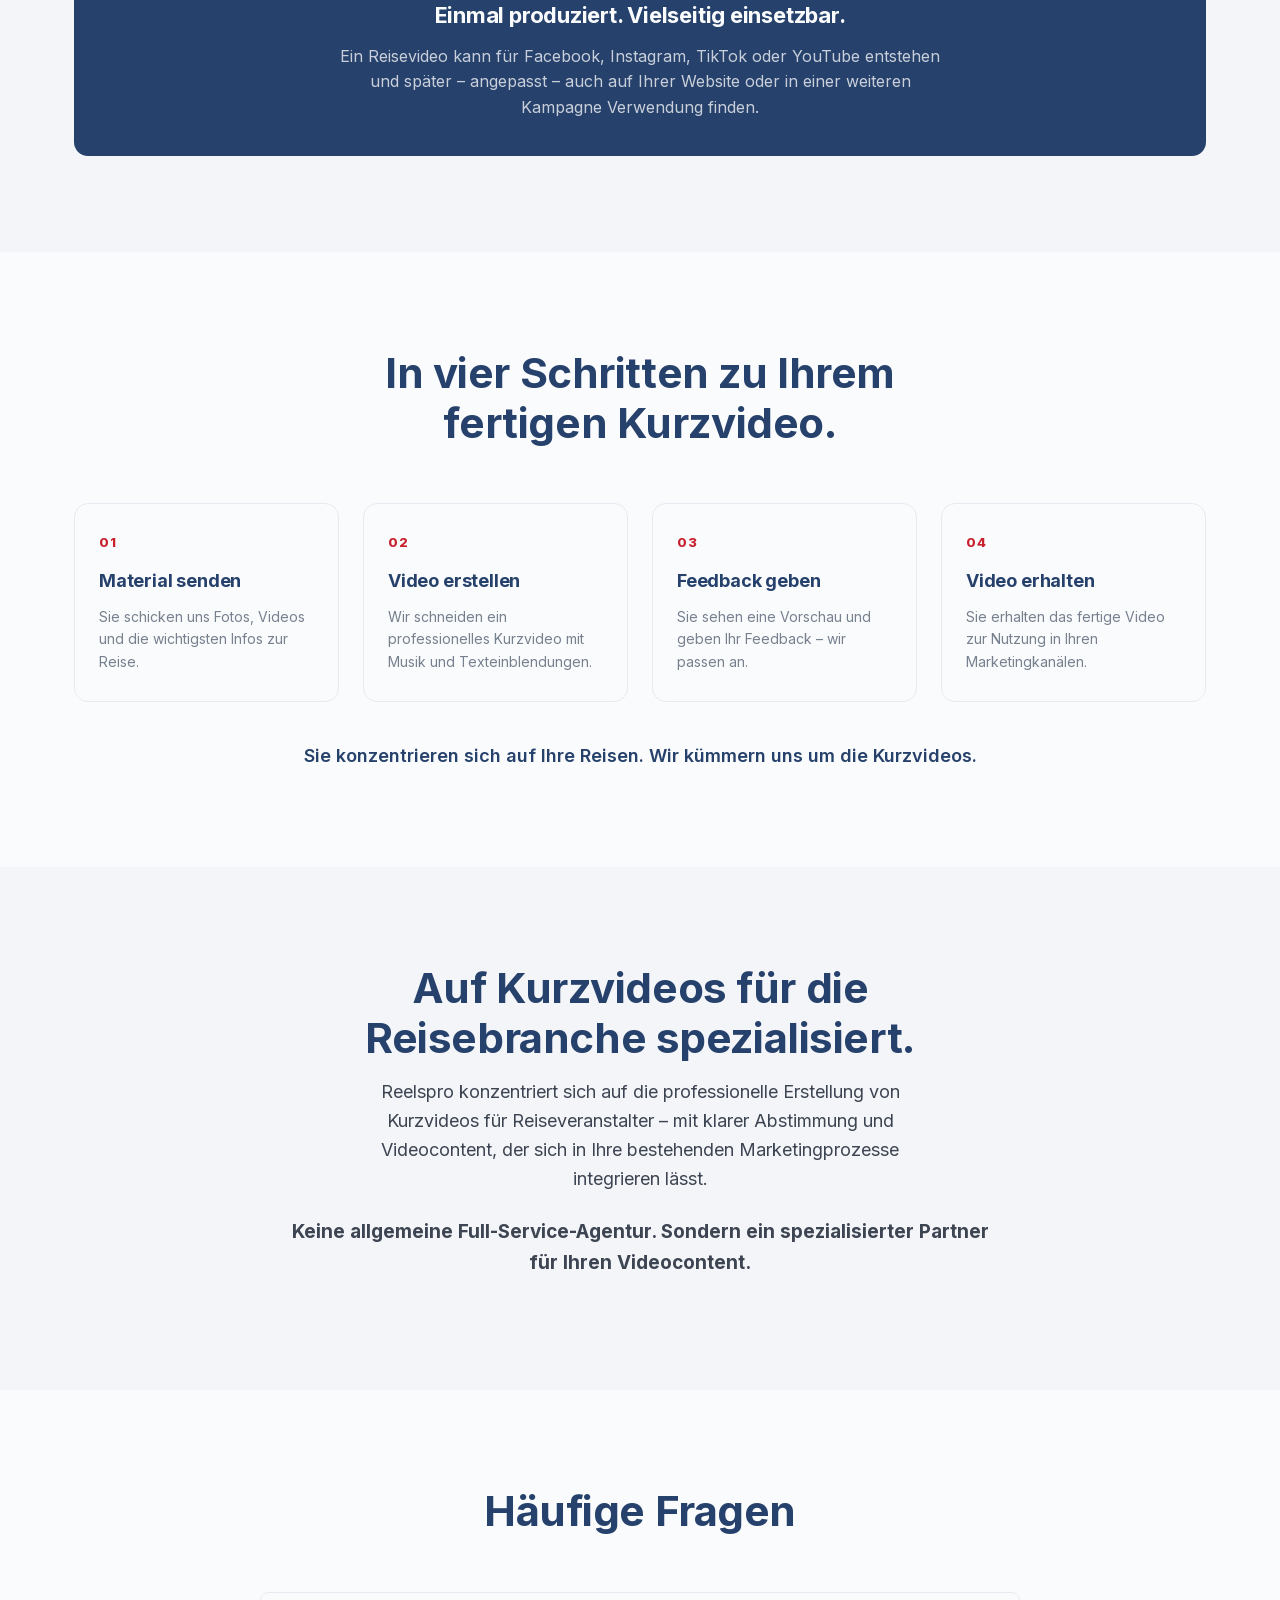
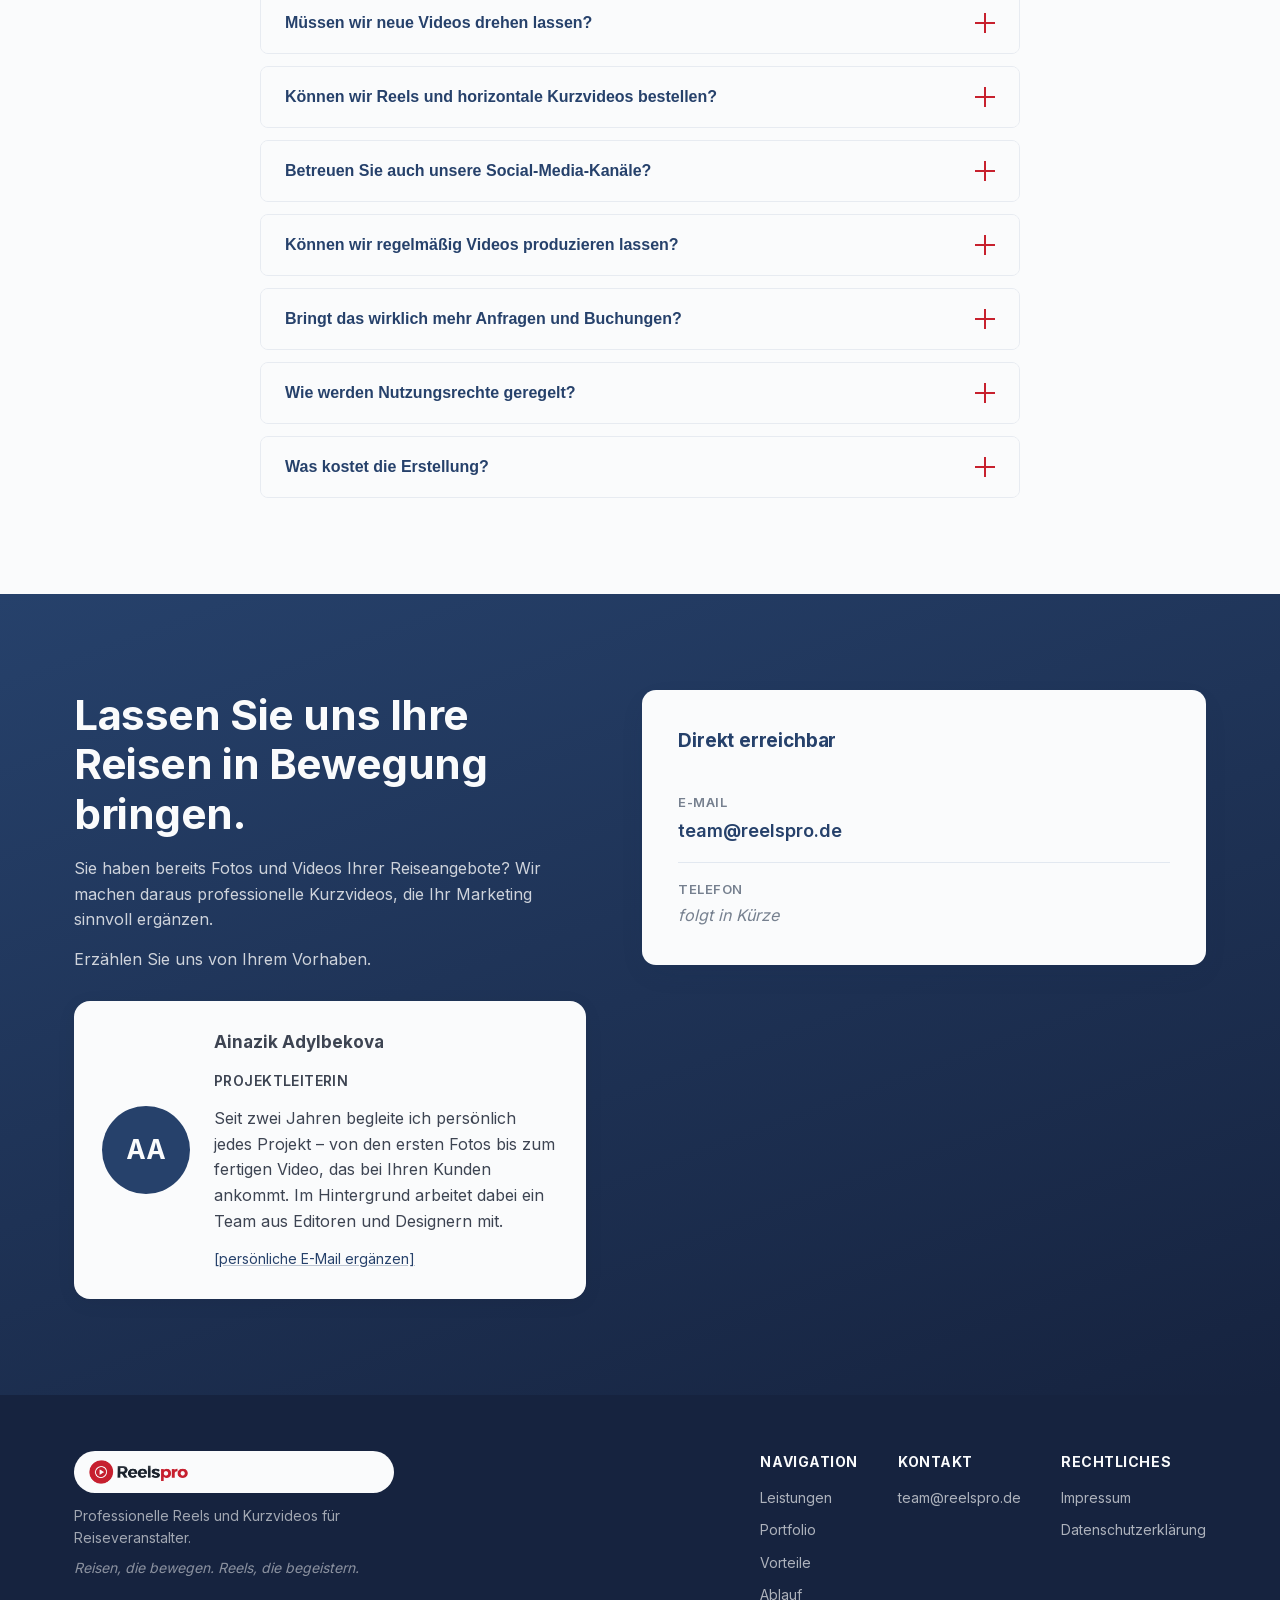
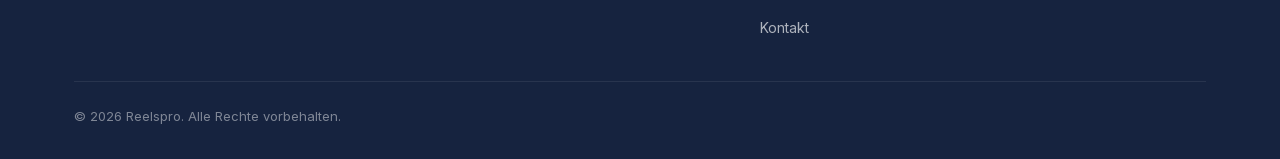
==== commit 789f3082: "Replace the contact form with a simple email/phone card Remove the whole contact form (fields, valid" ====
--- a/index.html
+++ b/index.html
@@ -452,58 +452,16 @@
       </div>
     </div>
 
-    <div class="contact-form-wrap">
-      <div class="form-success" id="formSuccess">Vielen Dank für Ihre Anfrage. Ihre Nachricht wurde erfolgreich übermittelt.</div>
-
-      <!--
-        TODO vor Launch: FORM_ENDPOINT in script.js auf die Google-Apps-Script-
-        Web-App-URL setzen (siehe google-apps-script/README.md), damit Anfragen
-        in ein Google Sheet + per E-Mail ankommen. Solange das leer bleibt,
-        öffnet das Formular nur das E-Mail-Programm als Fallback.
-      -->
-      <form class="contact-form" id="contactForm" novalidate>
-        <div class="form-group">
-          <label for="name">Ihr Name <span class="required">*</span></label>
-          <input type="text" id="name" name="name" required>
-          <div class="field-error">Bitte geben Sie Ihren Namen ein.</div>
-        </div>
-
-        <div class="form-group">
-          <label for="company">Unternehmen <span class="required">*</span></label>
-          <input type="text" id="company" name="company" required>
-          <div class="field-error">Bitte geben Sie Ihr Unternehmen an.</div>
-        </div>
-
-        <div class="form-group">
-          <label for="email">Geschäftliche E-Mail-Adresse <span class="required">*</span></label>
-          <input type="email" id="email" name="email" required>
-          <div class="field-error">Bitte geben Sie eine gültige E-Mail-Adresse ein.</div>
-        </div>
-
-        <div class="form-group">
-          <label for="interest">Was interessiert Sie?</label>
-          <select id="interest" name="interest">
-            <option value="">Bitte auswählen</option>
-            <option value="Reels im Hochformat (9:16)">Reels im Hochformat (9:16)</option>
-            <option value="Kurzvideos im Querformat (16:9)">Kurzvideos im Querformat (16:9)</option>
-            <option value="Beide Formate">Beide Formate</option>
-            <option value="Regelmäßige Zusammenarbeit">Regelmäßige Zusammenarbeit</option>
-            <option value="Noch nicht festgelegt">Noch nicht festgelegt</option>
-          </select>
-        </div>
-
-        <div class="form-group">
-          <label for="message">Ihre Nachricht</label>
-          <textarea id="message" name="message" rows="4"></textarea>
-        </div>
-
-        <!-- Honeypot-Feld zum Spam-Schutz -->
-        <input type="text" name="_gotcha" class="honeypot" tabindex="-1" autocomplete="off">
-
-        <p class="form-privacy">Ihre Angaben verwenden wir zur Bearbeitung Ihrer Anfrage. Weitere Informationen finden Sie in unserer <a href="#">Datenschutzerklärung</a>.</p>
-
-        <button type="submit" class="btn btn-primary btn-block" data-track="cta_formular_senden">Unverbindliche Anfrage senden</button>
-      </form>
+    <div class="contact-form-wrap contact-details">
+      <h3>Direkt erreichbar</h3>
+      <div class="contact-detail">
+        <span class="contact-detail-label">E-Mail</span>
+        <a href="mailto:team@reelspro.de">team@reelspro.de</a>
+      </div>
+      <div class="contact-detail">
+        <span class="contact-detail-label">Telefon</span>
+        <span class="contact-detail-pending">folgt in Kürze</span>
+      </div>
     </div>
   </div>
 </section>
--- a/styles.css
+++ b/styles.css
@@ -1084,74 +1084,41 @@
   color: var(--text);
 }
 
-.form-group { margin-bottom: 20px; }
-
-.form-group label {
-  display: block;
-  font-weight: 600;
-  font-size: 14px;
+.contact-details h3 {
   color: var(--navy);
-  margin-bottom: 8px;
-}
-
-.form-group .required { color: var(--red); }
-
-.form-group input,
-.form-group select,
-.form-group textarea {
-  width: 100%;
-  padding: 13px 14px;
-  border: 1.5px solid #e2e8f0;
-  border-radius: var(--radius-sm);
-  font-family: var(--font);
-  font-size: 15px;
-  color: var(--text);
-  background: var(--white);
-  transition: border-color var(--transition);
-}
-
-.form-group input:focus,
-.form-group select:focus,
-.form-group textarea:focus {
-  outline: none;
-  border-color: var(--red);
-}
-
-.form-group input.invalid,
-.form-group select.invalid {
-  border-color: var(--red);
-}
-
-.field-error {
-  display: none;
-  color: var(--red);
+  font-size: 19px;
+  margin-bottom: 20px;
+}
+
+.contact-detail {
+  display: flex;
+  flex-direction: column;
+  gap: 4px;
+  padding: 16px 0;
+  border-bottom: 1px solid #e2e8f0;
+}
+.contact-detail:last-child { border-bottom: none; padding-bottom: 0; }
+
+.contact-detail-label {
   font-size: 13px;
-  margin-top: 6px;
-}
-.field-error.show { display: block; }
-
-.form-privacy {
-  font-size: 13px;
+  font-weight: 600;
+  text-transform: uppercase;
+  letter-spacing: 0.04em;
   color: var(--text-secondary);
-  margin: 16px 0 20px;
-}
-.form-privacy a { color: var(--navy); text-decoration: underline; }
-
-.form-success {
-  display: none;
-  background: #e9f7ef;
-  border: 1px solid #bfe8cf;
-  color: #1a7d3f;
-  padding: 16px 18px;
-  border-radius: var(--radius-sm);
-  font-weight: 600;
-  margin-bottom: 20px;
-}
-.form-success.show { display: block; }
-
-.contact-form.hidden { display: none; }
-
-.honeypot { position: absolute; left: -9999px; opacity: 0; height: 0; }
+}
+
+.contact-detail a {
+  font-size: 18px;
+  font-weight: 600;
+  color: var(--navy);
+}
+.contact-detail a:hover { color: var(--red); }
+
+.contact-detail-pending {
+  font-size: 16px;
+  color: var(--text-secondary);
+  font-style: italic;
+}
 
 /* =========================================================
    Footer
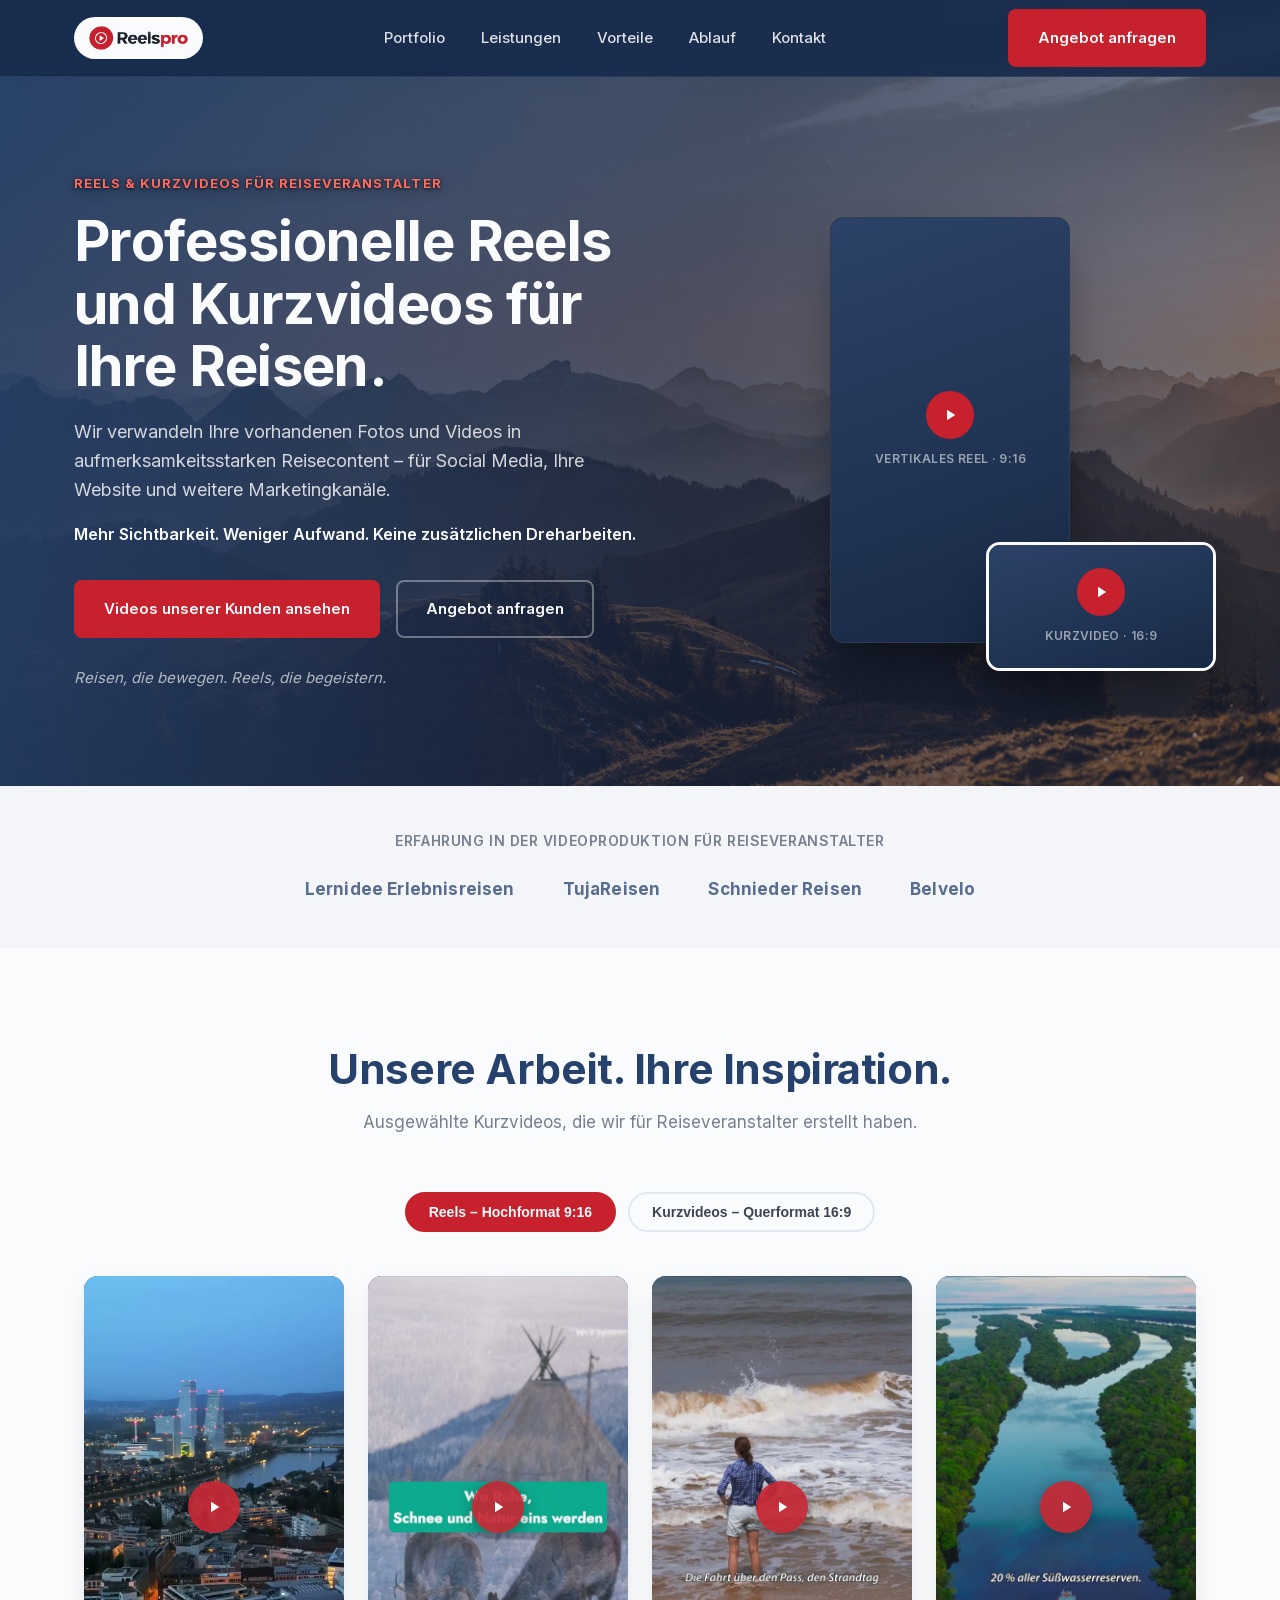
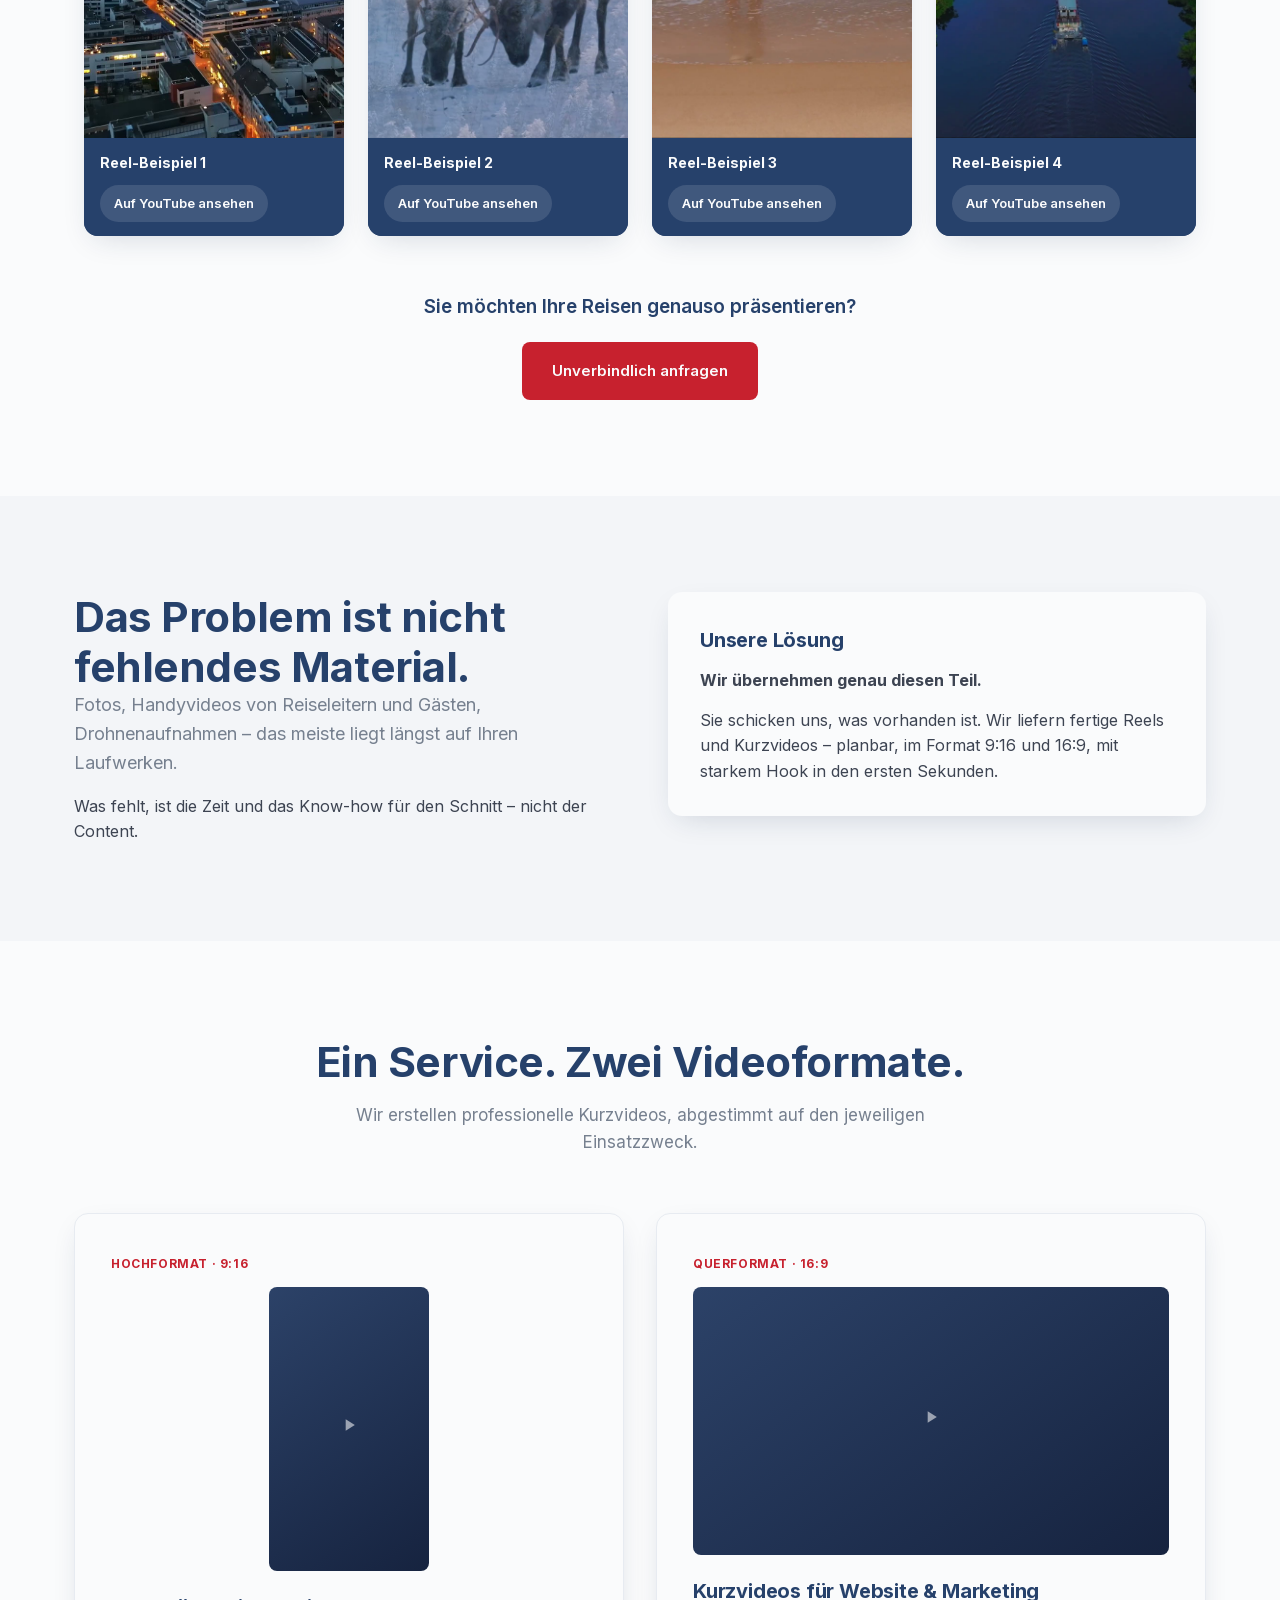
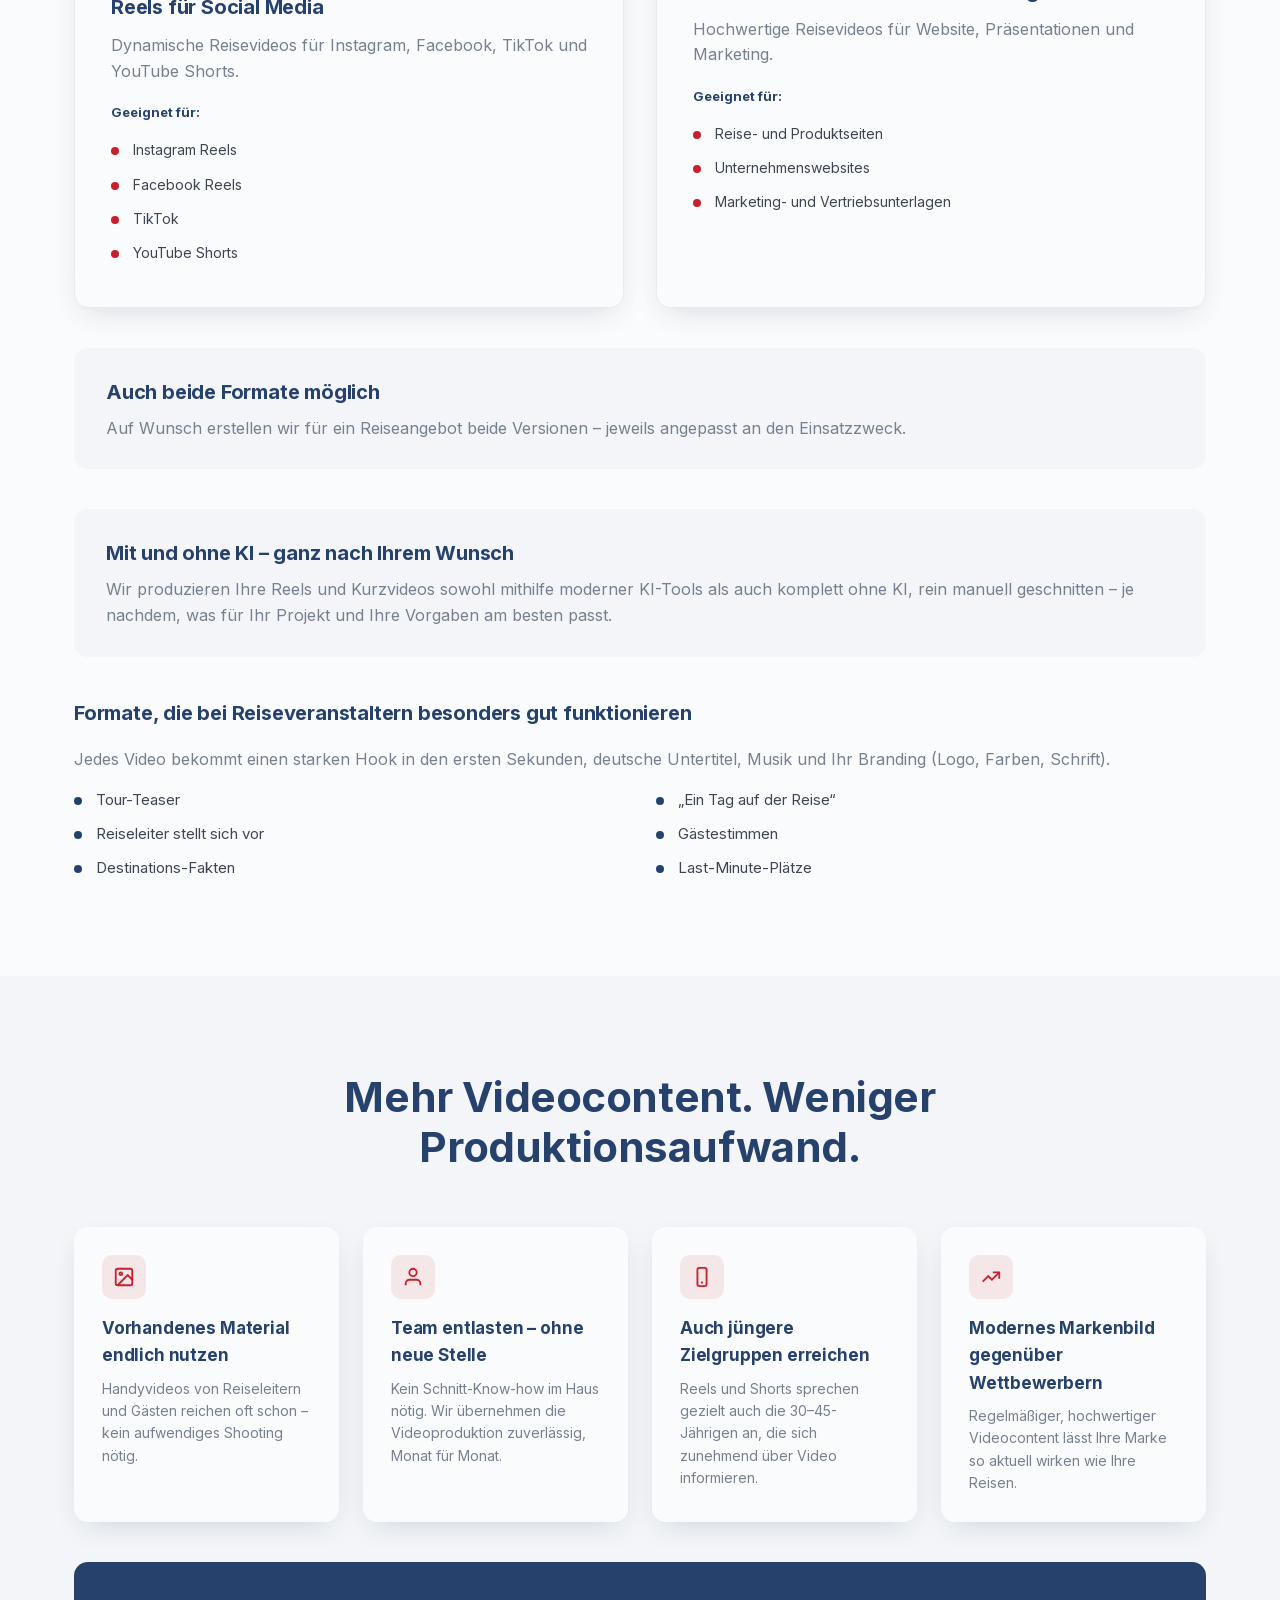
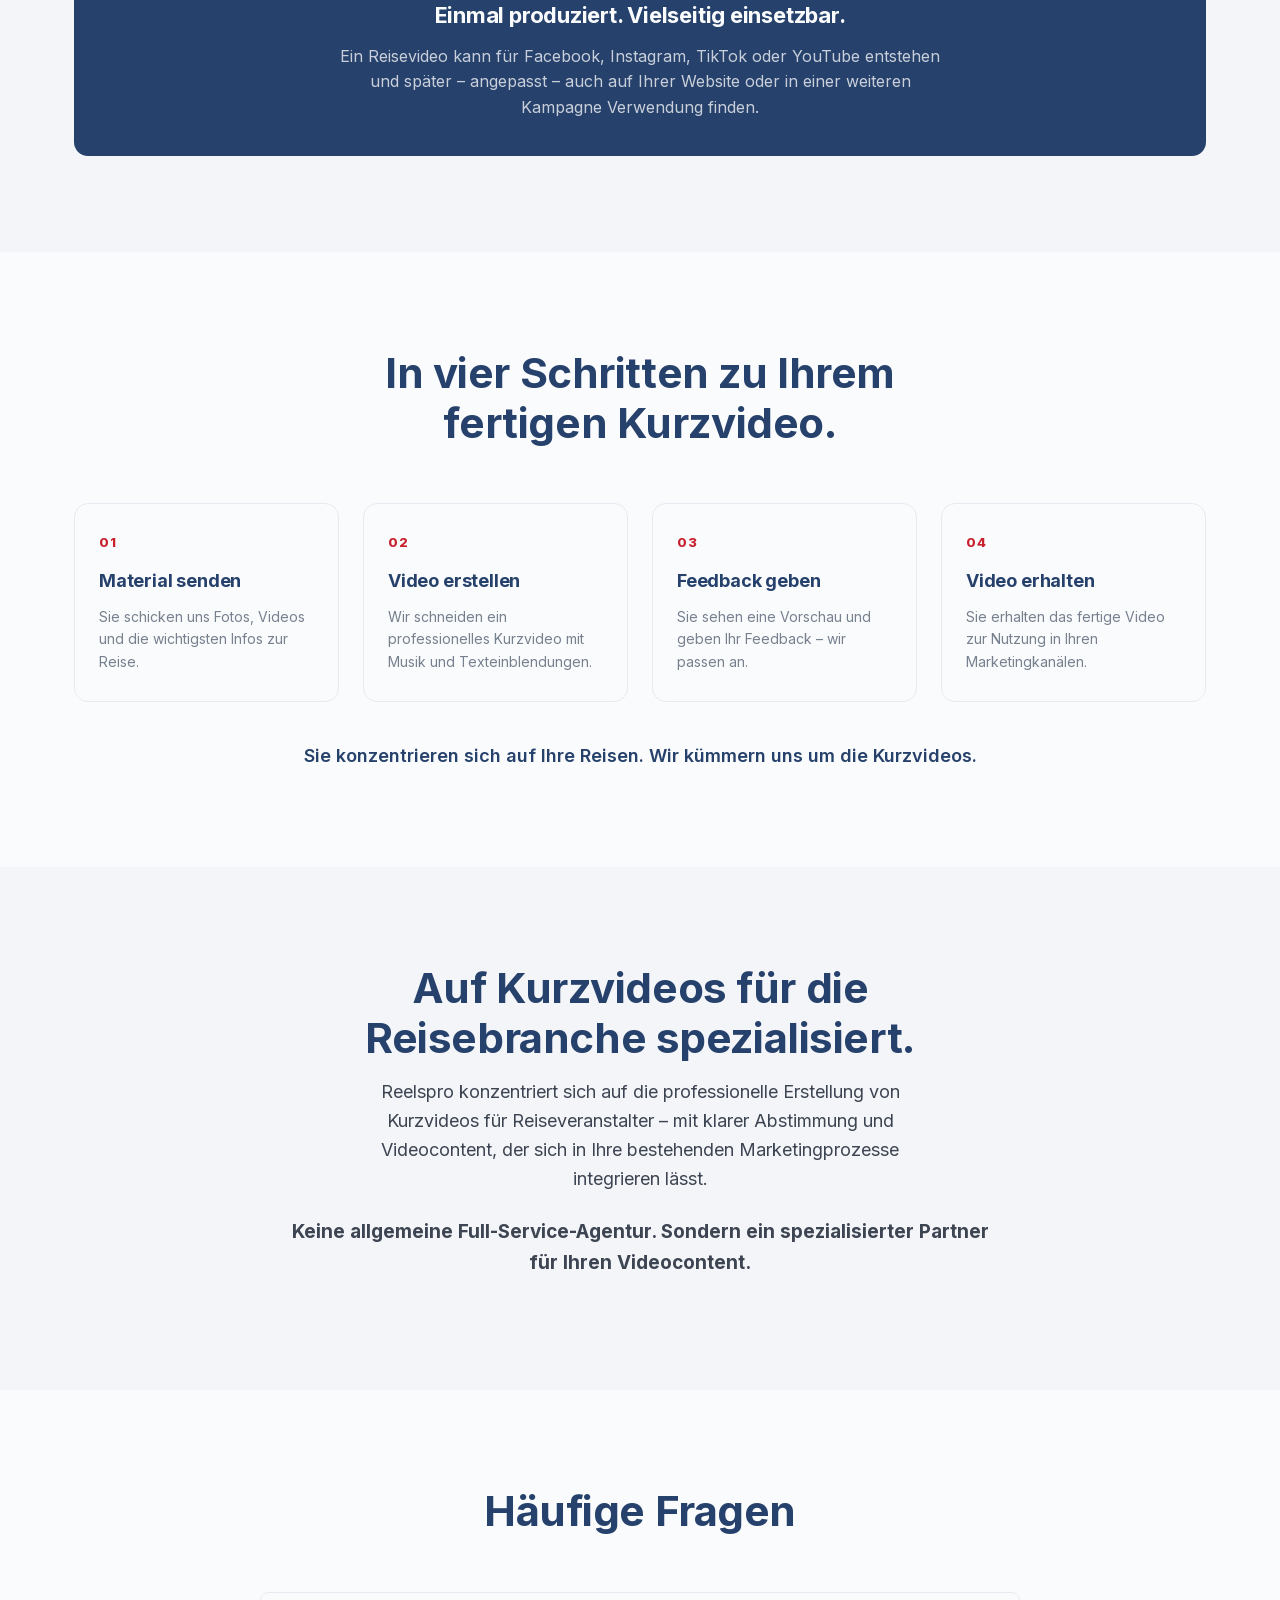
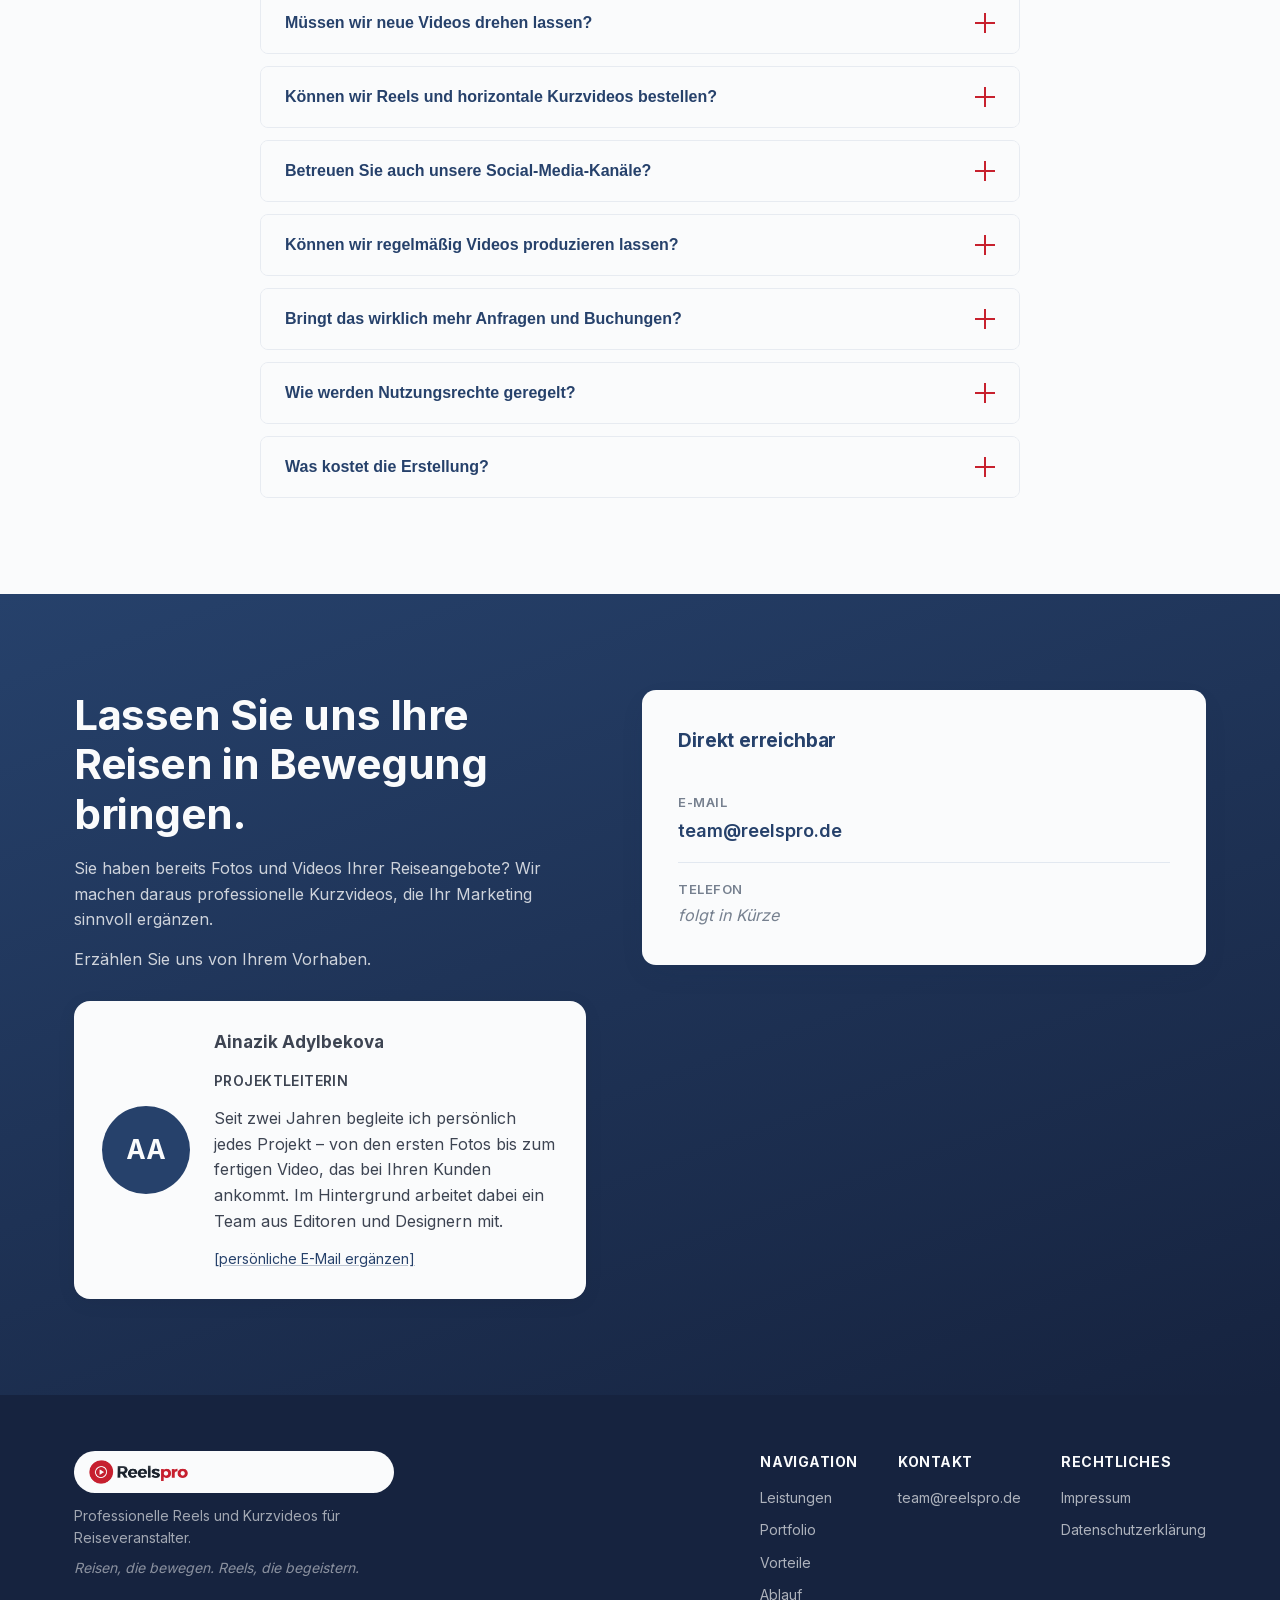
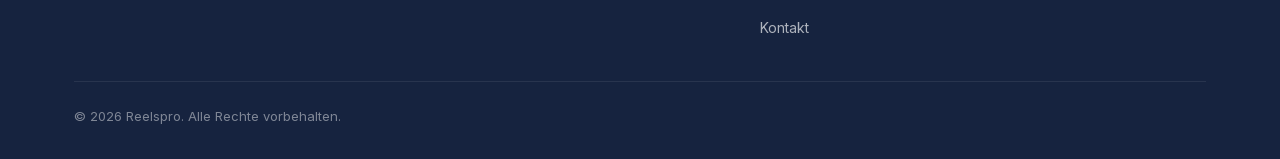
==== commit 5effdeef: "Add Impressum page Add impressum.html with the legally required provider details (§ 5 DDG: name, add" ====
--- a/index.html
+++ b/index.html
@@ -497,7 +497,7 @@
         </div>
         <div class="footer-col">
           <h4>Rechtliches</h4>
-          <a href="#">Impressum</a>
+          <a href="impressum.html">Impressum</a>
           <a href="#">Datenschutzerklärung</a>
         </div>
       </div>
--- a/styles.css
+++ b/styles.css
@@ -902,6 +902,50 @@
   margin-top: 24px;
 }
 
+/* =========================================================
+   Rechtliche Seiten (Impressum, Datenschutz)
+   ========================================================= */
+
+.legal {
+  padding: 160px 0 100px;
+}
+
+.legal .container {
+  max-width: 720px;
+}
+
+.legal h1 {
+  color: var(--navy);
+  margin-bottom: 8px;
+}
+
+.legal-lede {
+  color: var(--text-secondary);
+  margin-bottom: 32px;
+}
+
+.legal h2 {
+  color: var(--navy);
+  font-size: 19px;
+  margin-top: 32px;
+  margin-bottom: 10px;
+}
+
+.legal p {
+  color: var(--text);
+  margin-bottom: 8px;
+  line-height: 1.7;
+}
+
+.legal a { color: var(--red); }
+
+.legal-back {
+  display: inline-block;
+  margin-top: 40px;
+  font-weight: 600;
+  color: var(--navy);
+}
+
 .about-person {
   display: flex;
   align-items: center;
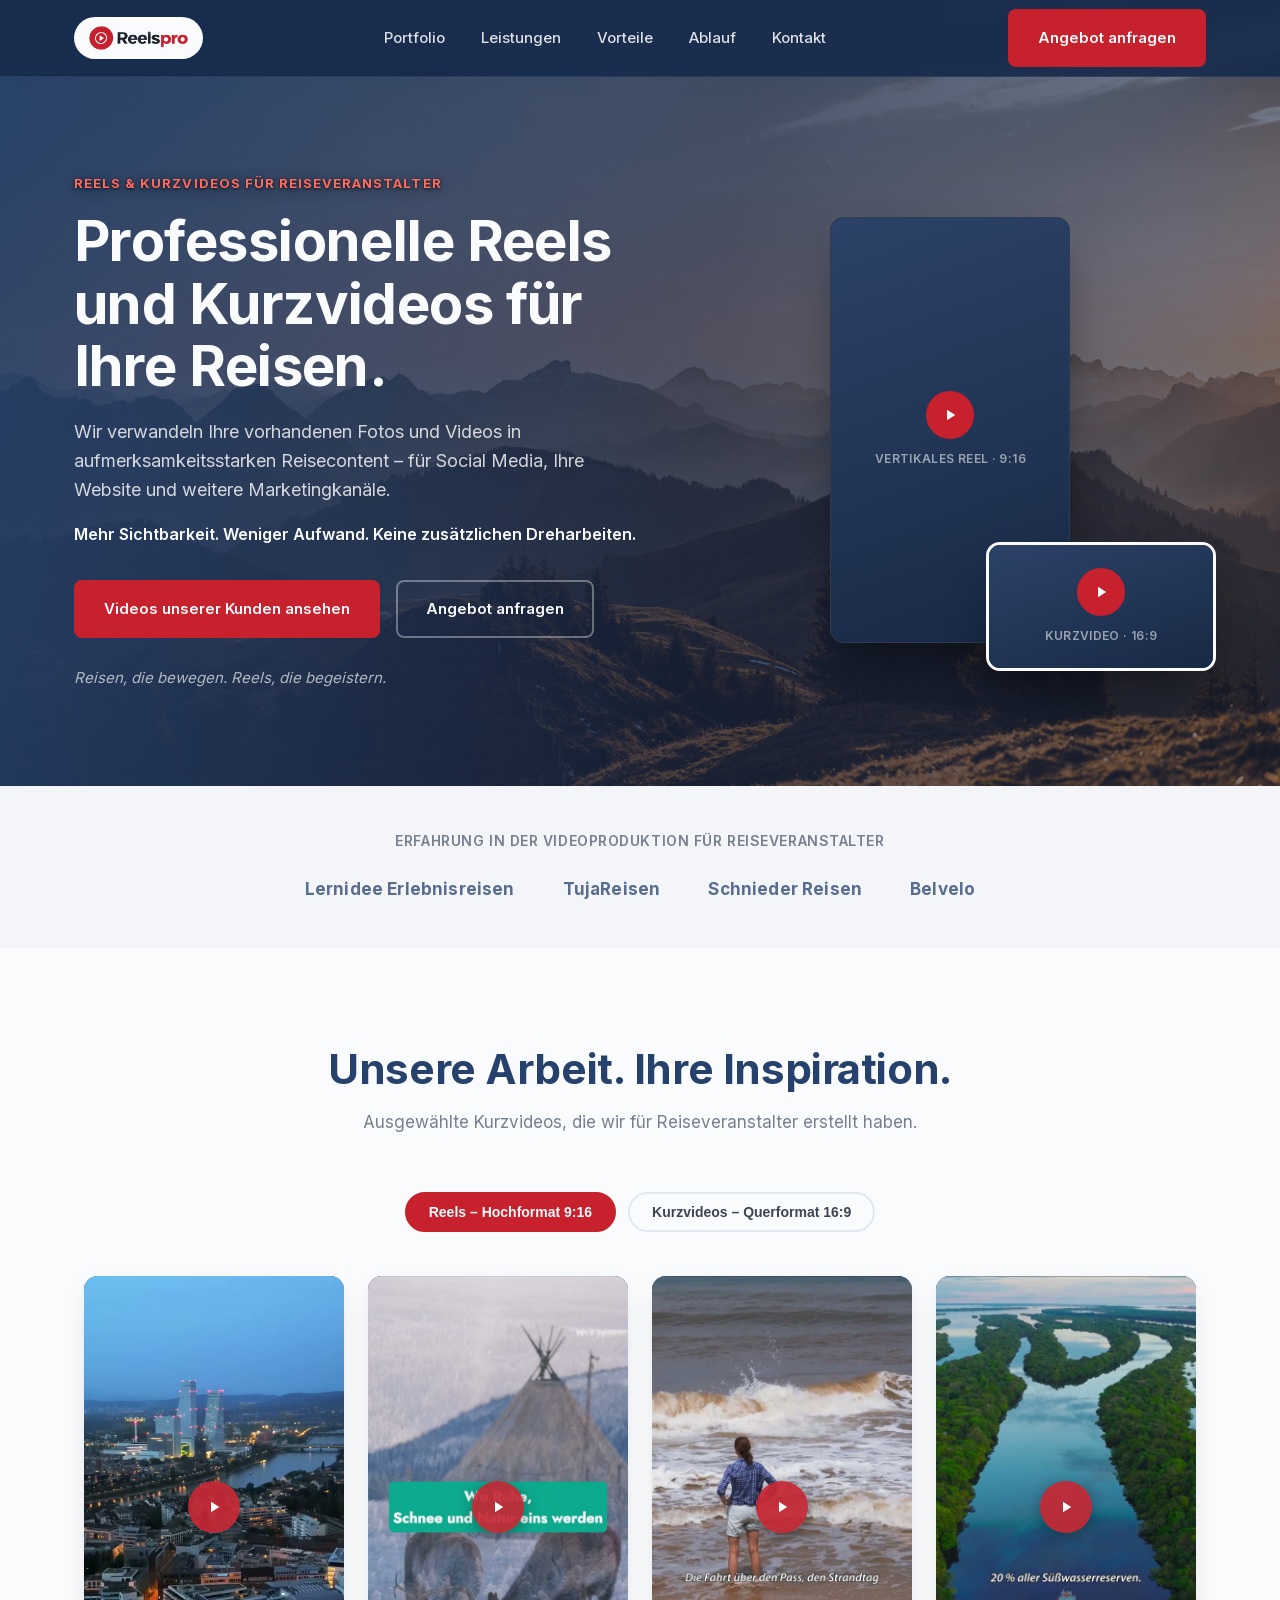
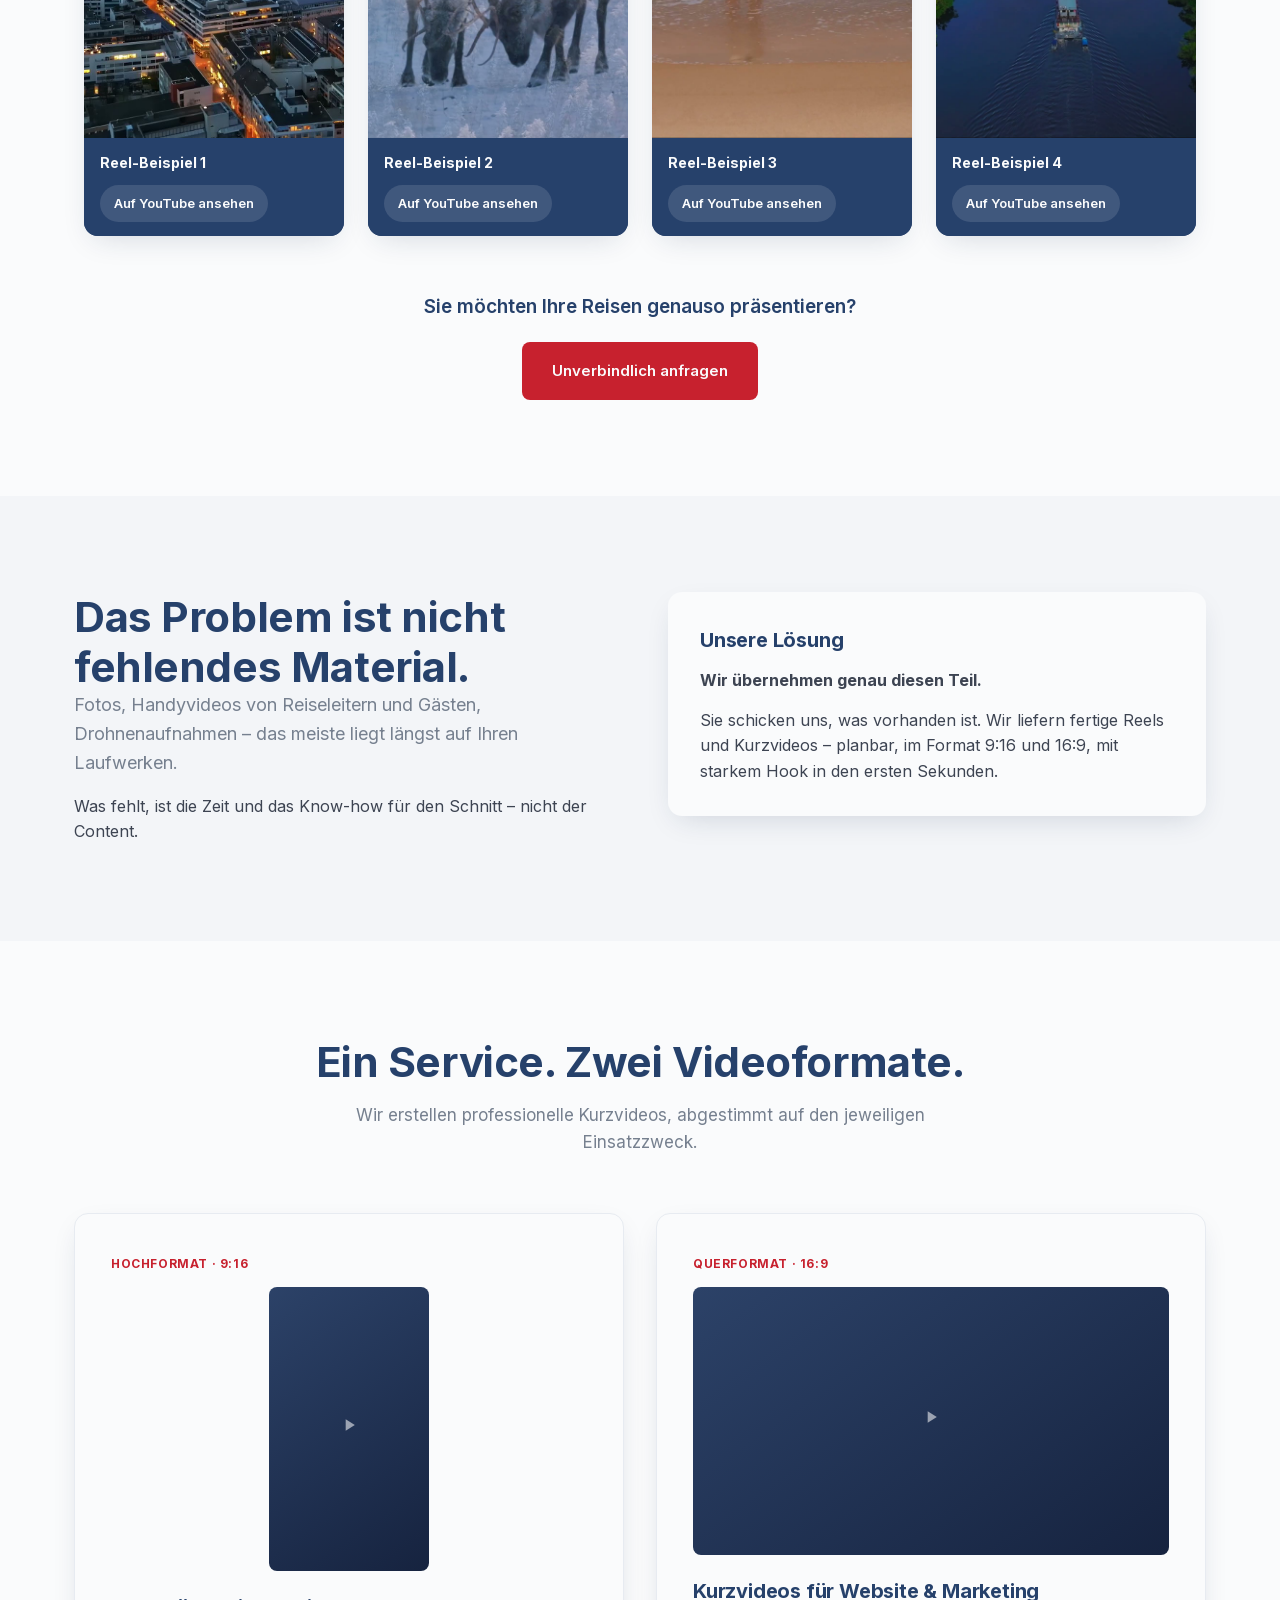
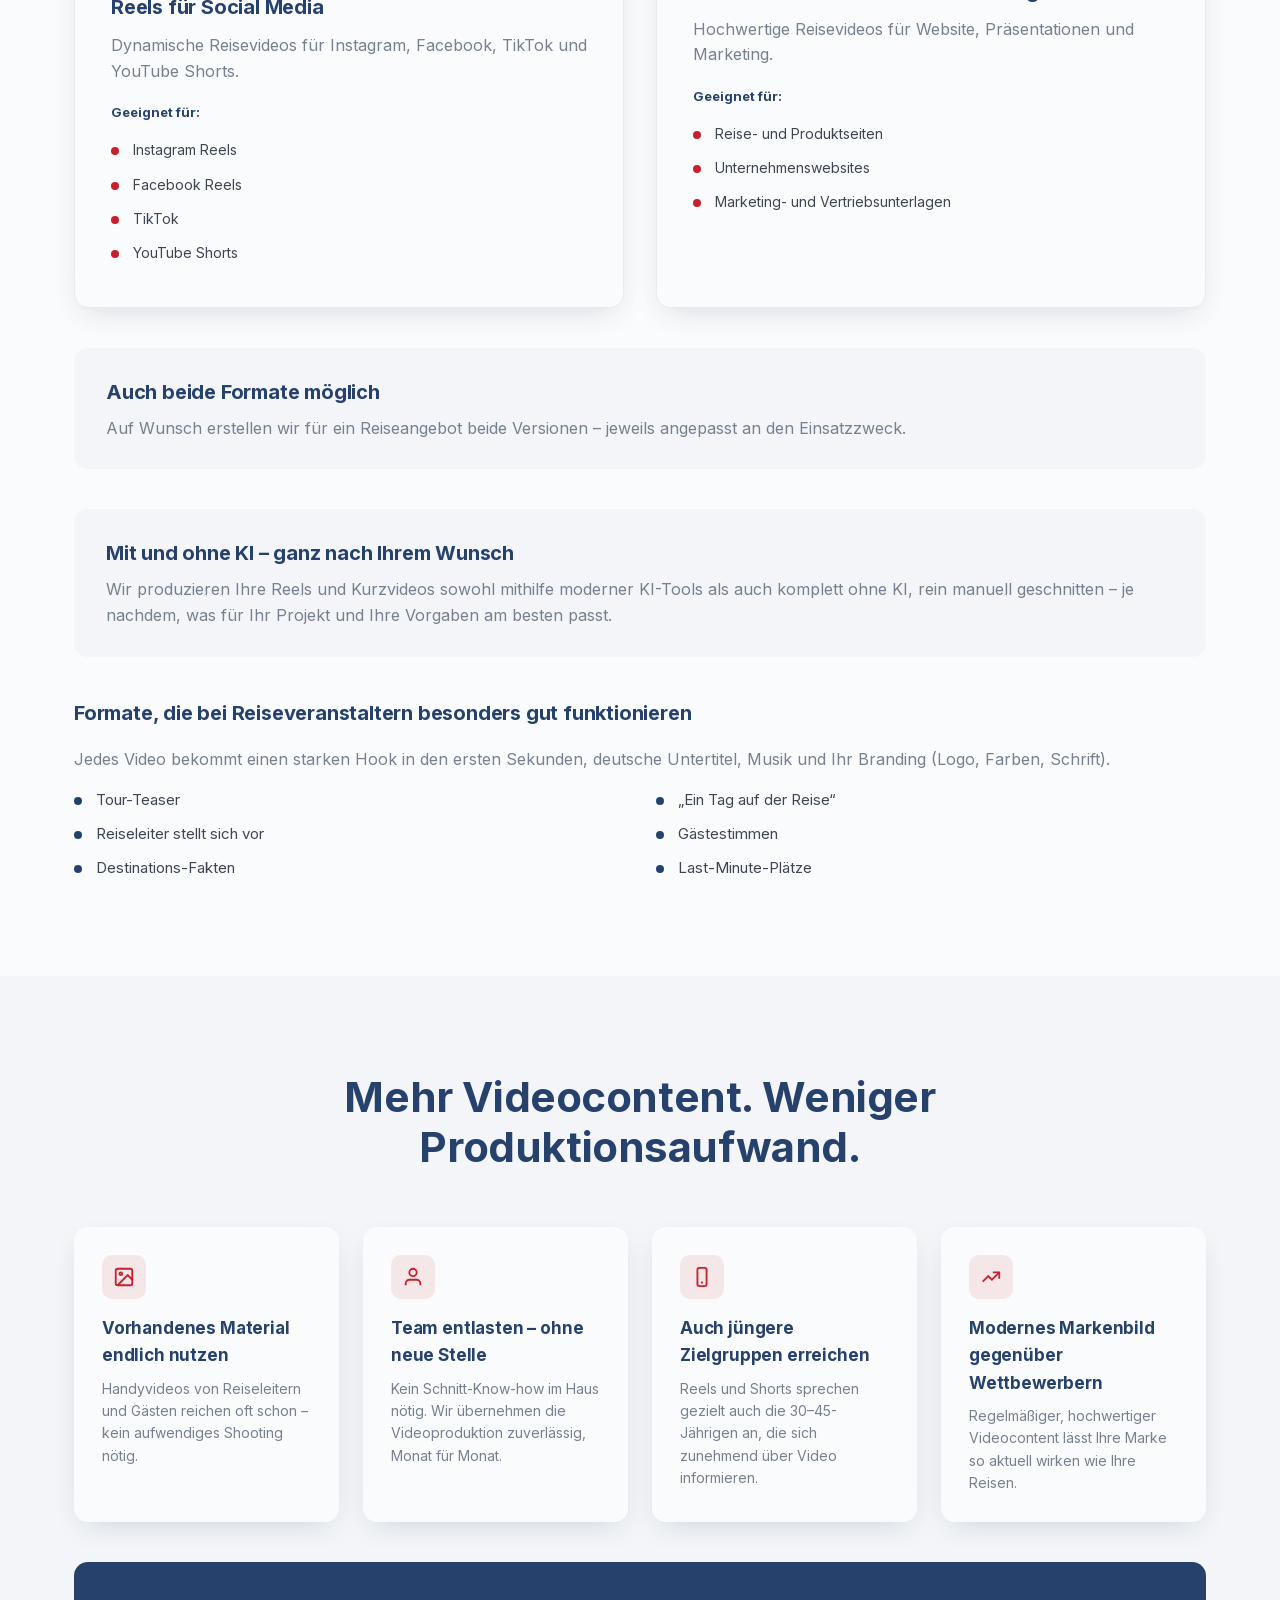
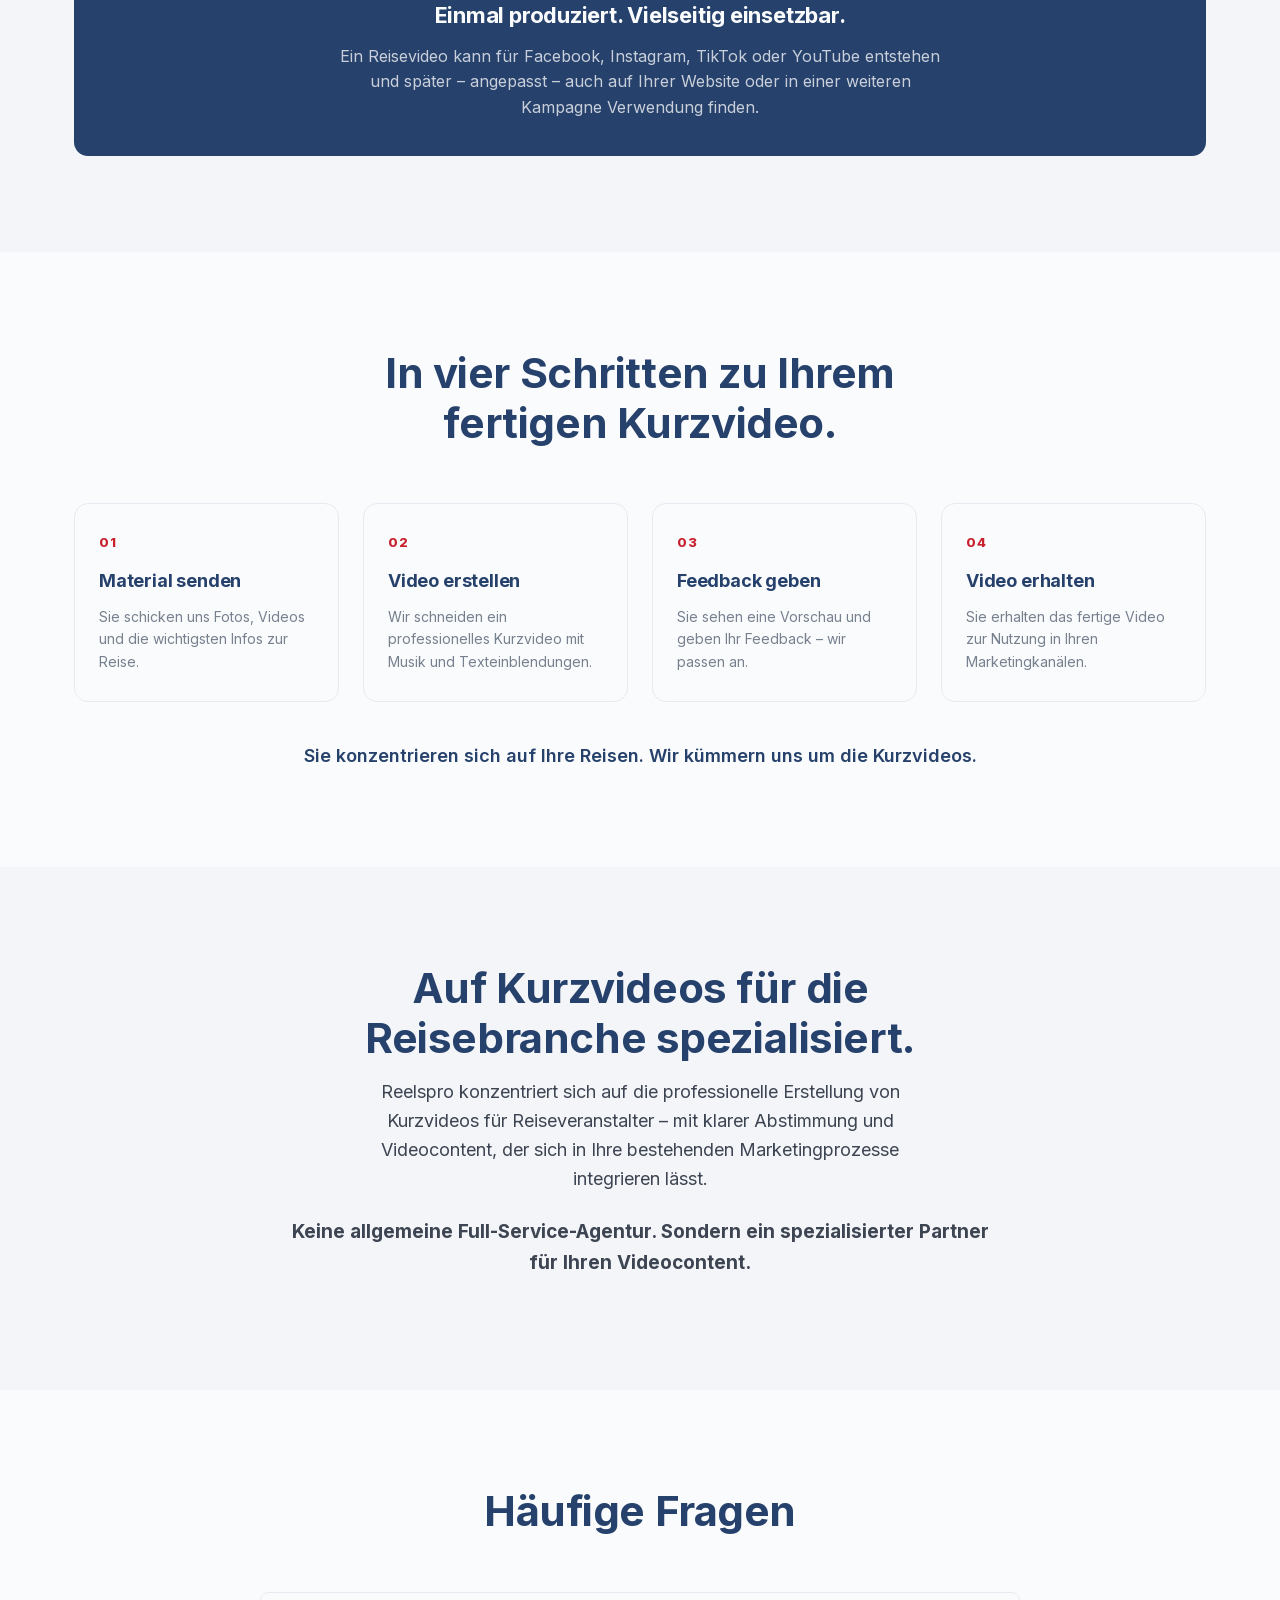
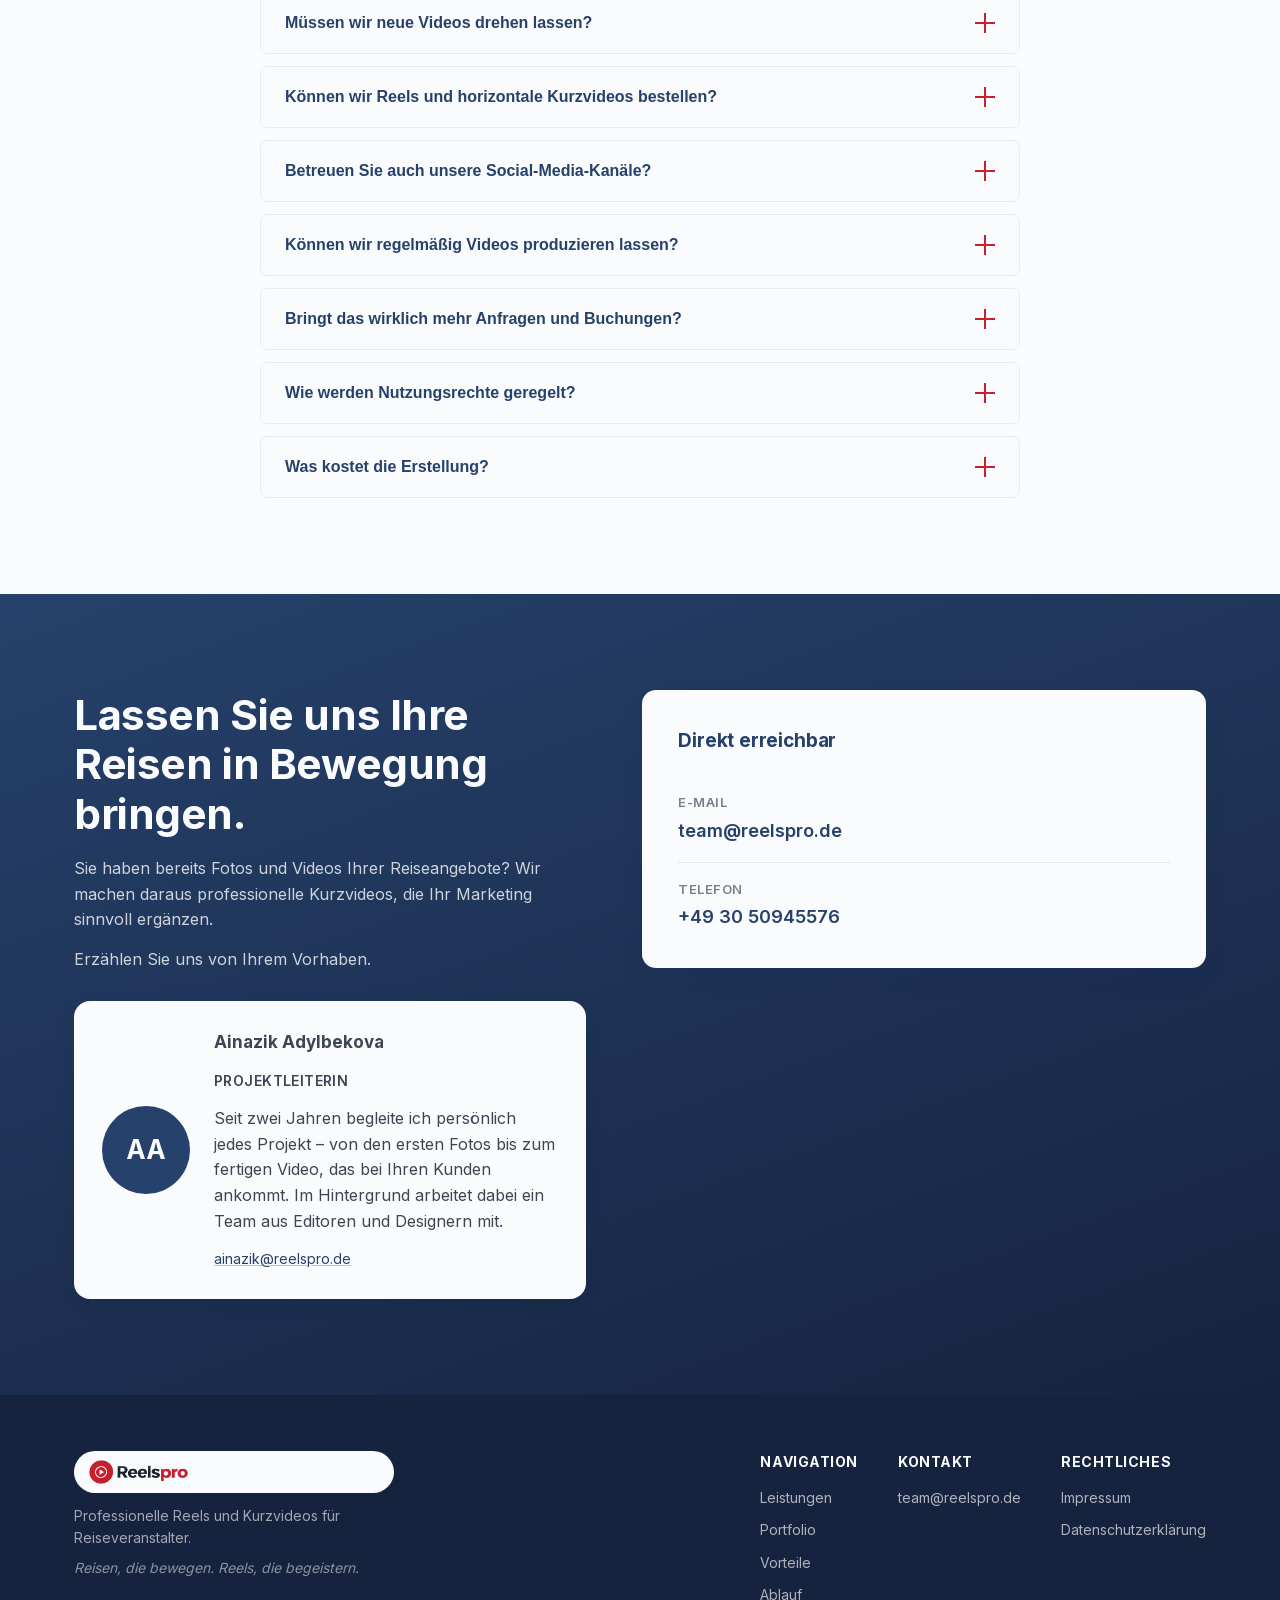
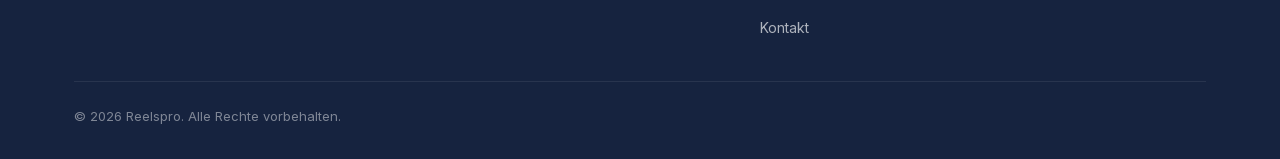
==== commit f4a21d28: "Fill in the last two contact placeholders before launch Set the project lead's personal email to ain" ====
--- a/index.html
+++ b/index.html
@@ -447,7 +447,7 @@
           <p class="about-person-name">Ainazik Adylbekova</p>
           <p class="about-person-role">Projektleiterin</p>
           <p>Seit zwei Jahren begleite ich persönlich jedes Projekt – von den ersten Fotos bis zum fertigen Video, das bei Ihren Kunden ankommt. Im Hintergrund arbeitet dabei ein Team aus Editoren und Designern mit.</p>
-          <p class="about-person-email"><a href="mailto:[persönliche E-Mail ergänzen]">[persönliche E-Mail ergänzen]</a></p>
+          <p class="about-person-email"><a href="mailto:ainazik@reelspro.de">ainazik@reelspro.de</a></p>
         </div>
       </div>
     </div>
@@ -460,7 +460,7 @@
       </div>
       <div class="contact-detail">
         <span class="contact-detail-label">Telefon</span>
-        <span class="contact-detail-pending">folgt in Kürze</span>
+        <a href="tel:+493050945576">+49 30 50945576</a>
       </div>
     </div>
   </div>
@@ -498,7 +498,7 @@
         <div class="footer-col">
           <h4>Rechtliches</h4>
           <a href="impressum.html">Impressum</a>
-          <a href="#">Datenschutzerklärung</a>
+          <a href="datenschutz.html">Datenschutzerklärung</a>
         </div>
       </div>
     </div>
--- a/styles.css
+++ b/styles.css
@@ -931,9 +931,22 @@
   margin-bottom: 10px;
 }
 
+.legal h3 {
+  color: var(--navy);
+  font-size: 16px;
+  margin-top: 20px;
+  margin-bottom: 8px;
+}
+
 .legal p {
   color: var(--text);
   margin-bottom: 8px;
+  line-height: 1.7;
+}
+
+.legal ul {
+  margin: 0 0 12px 20px;
+  color: var(--text);
   line-height: 1.7;
 }
 
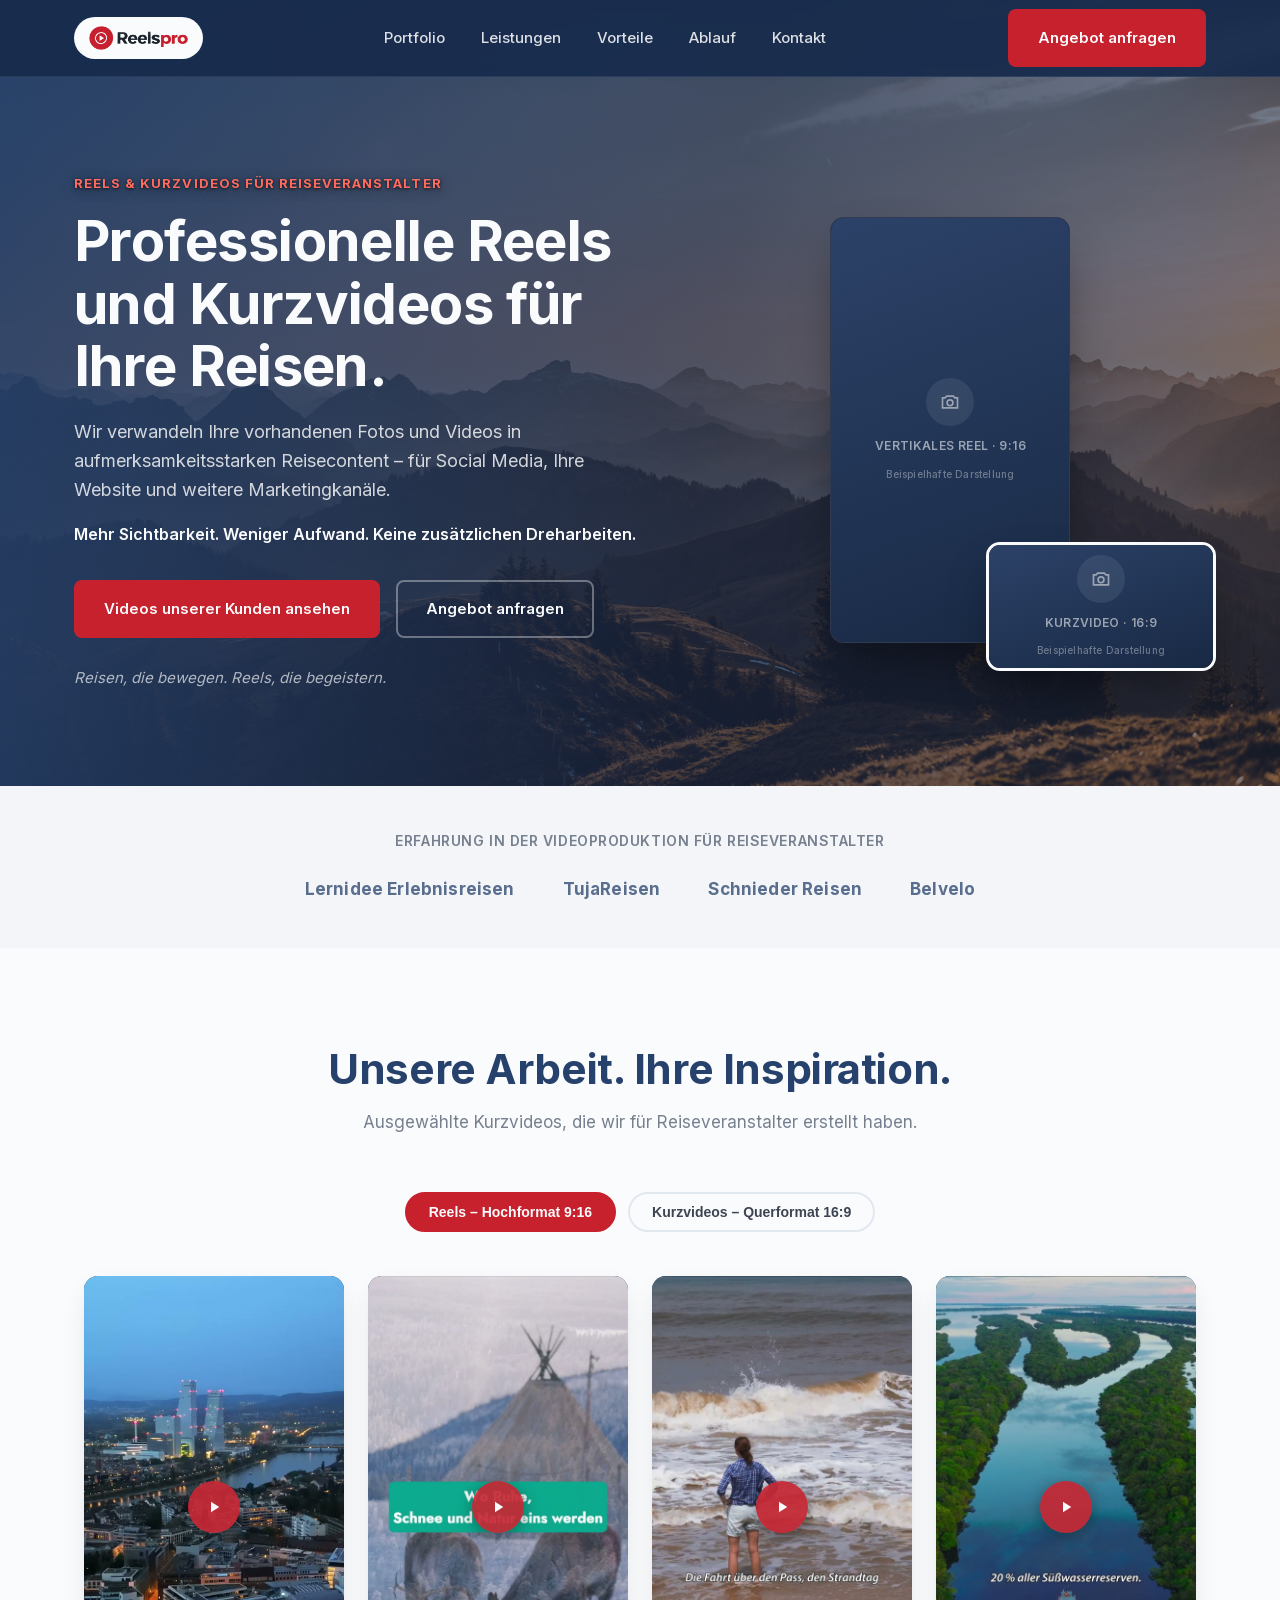
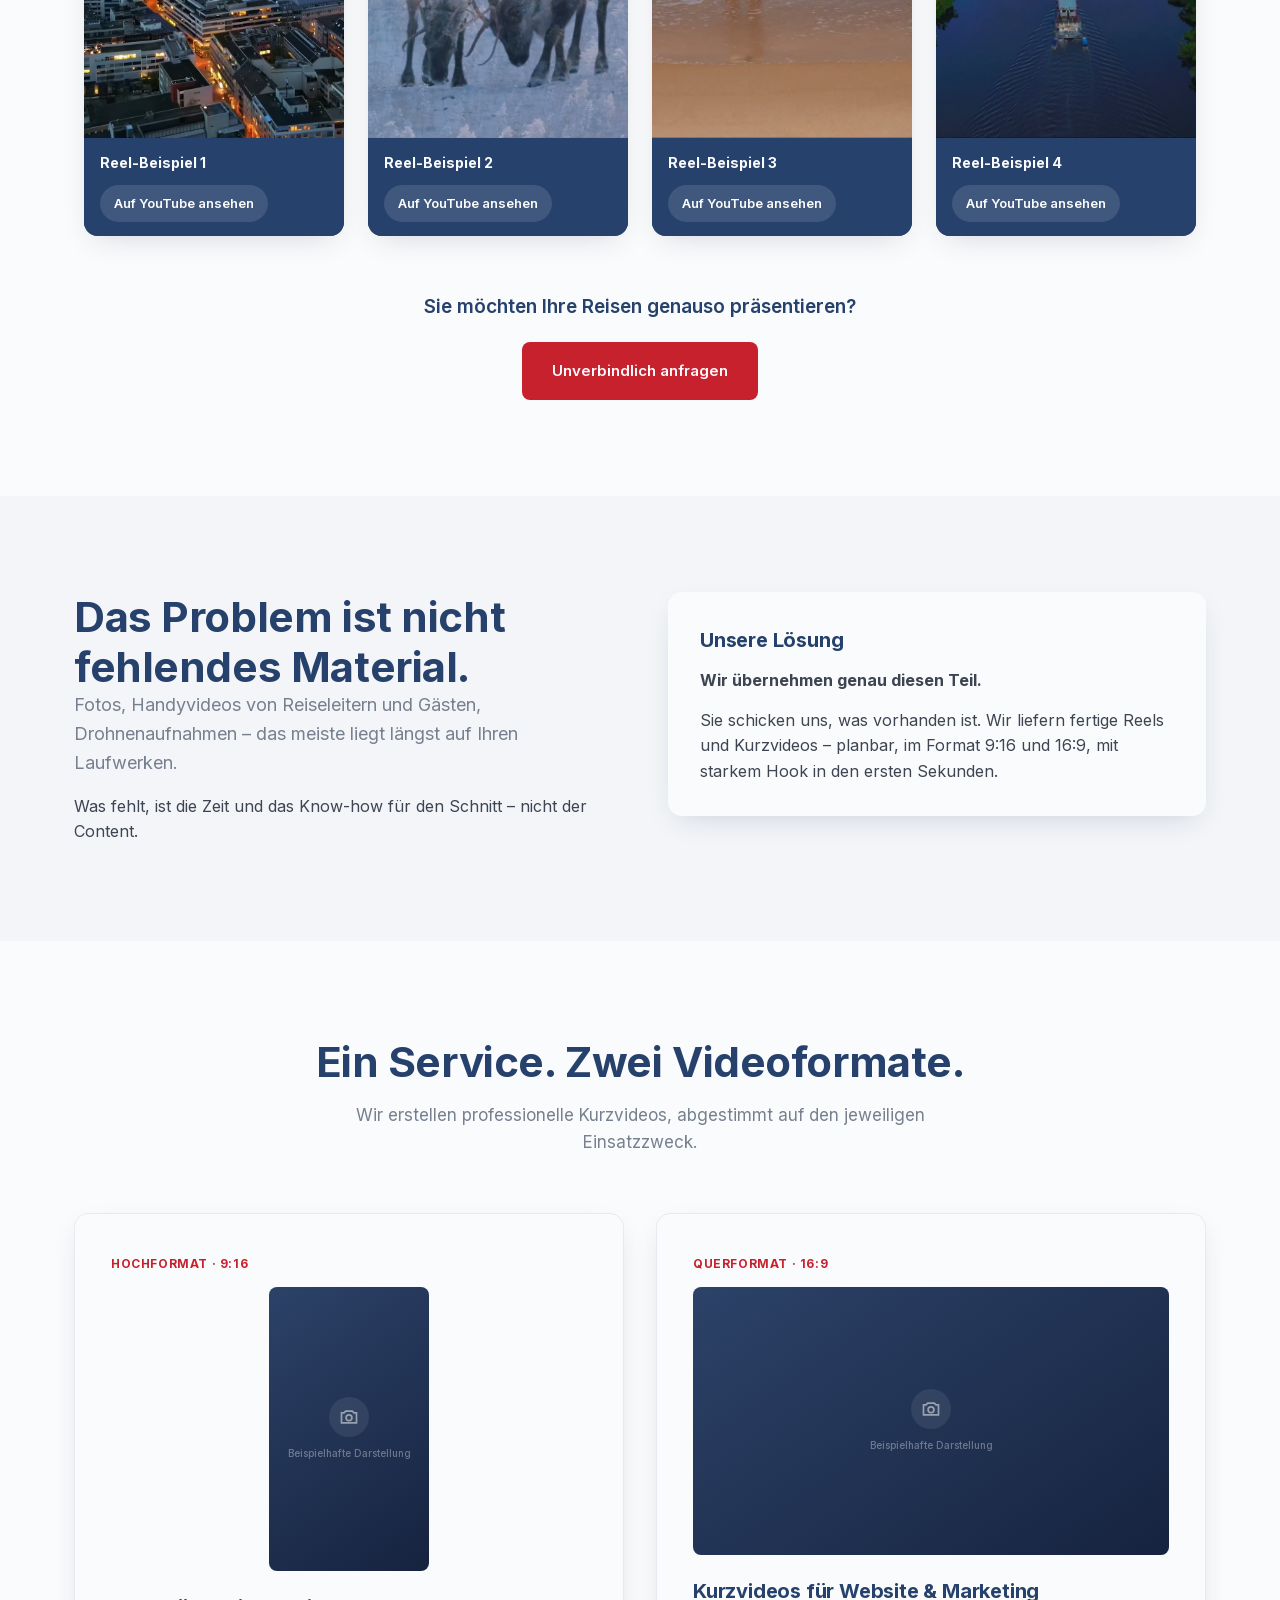
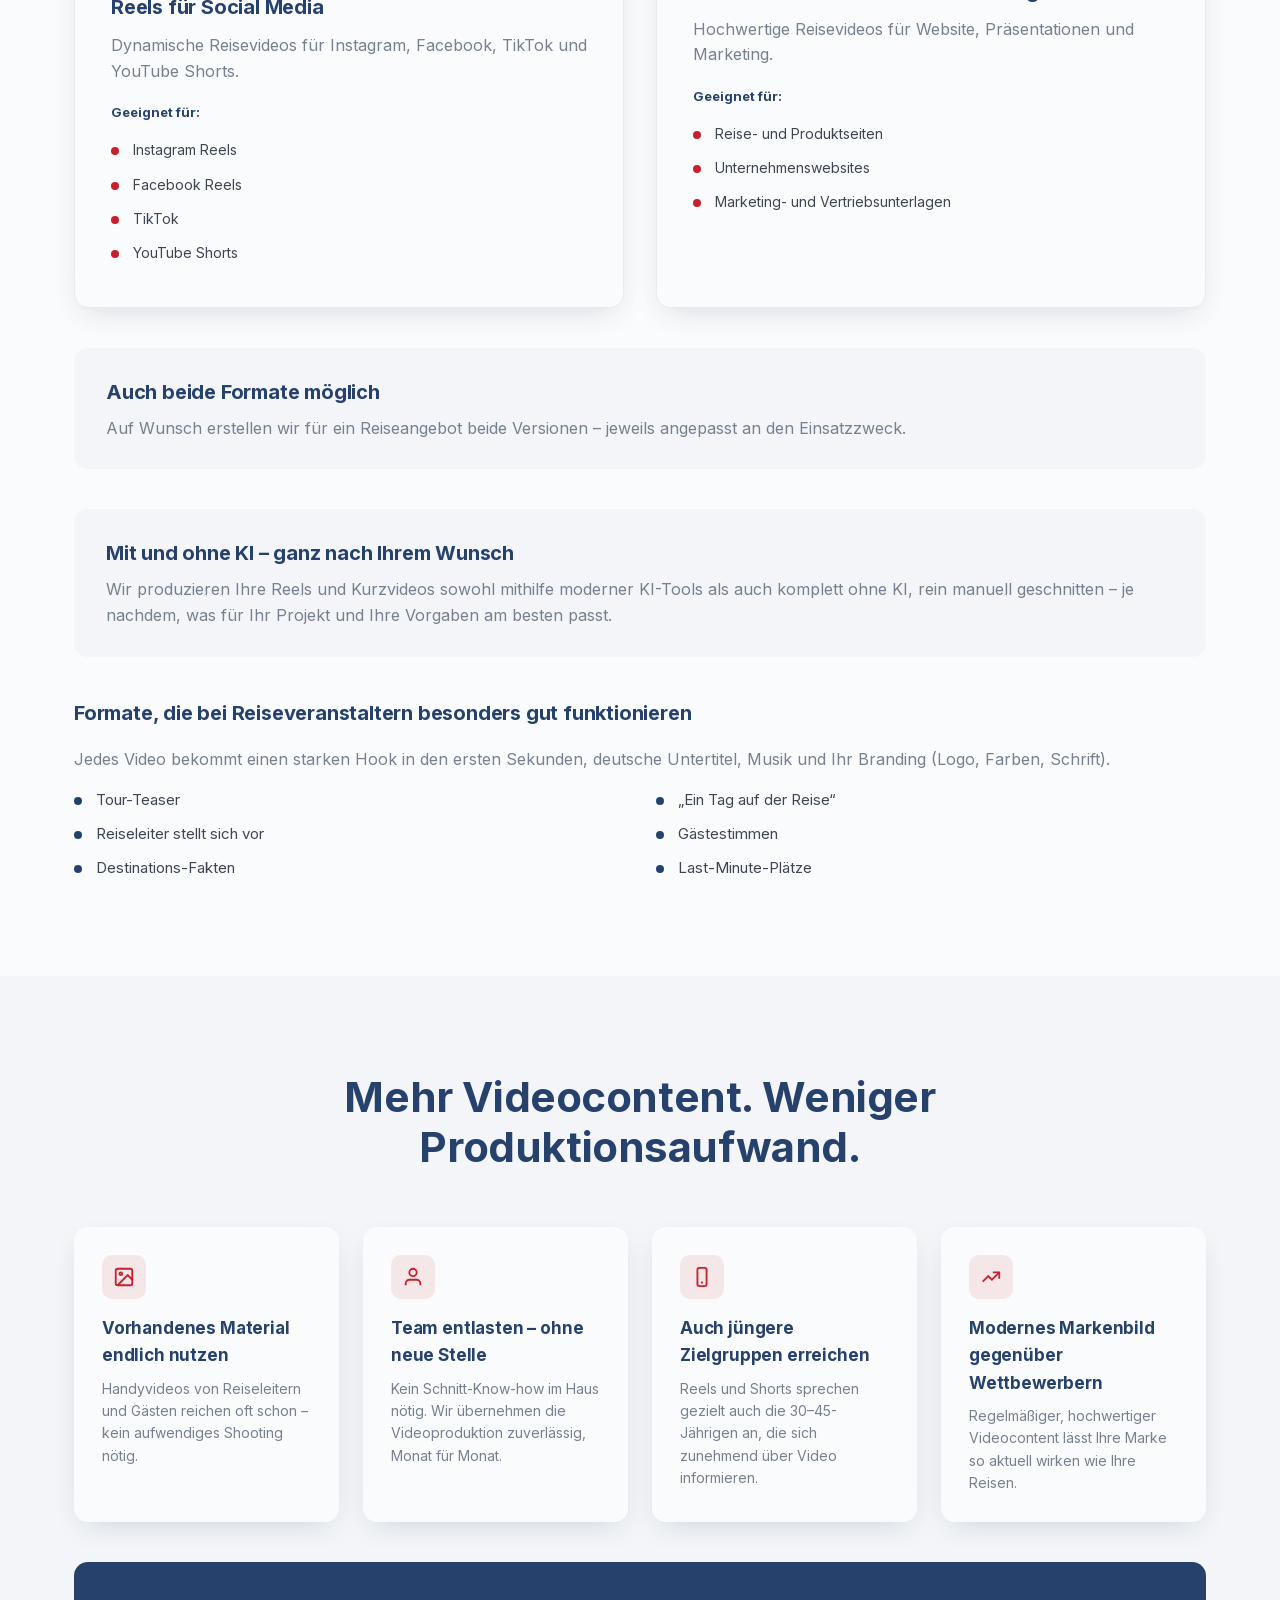
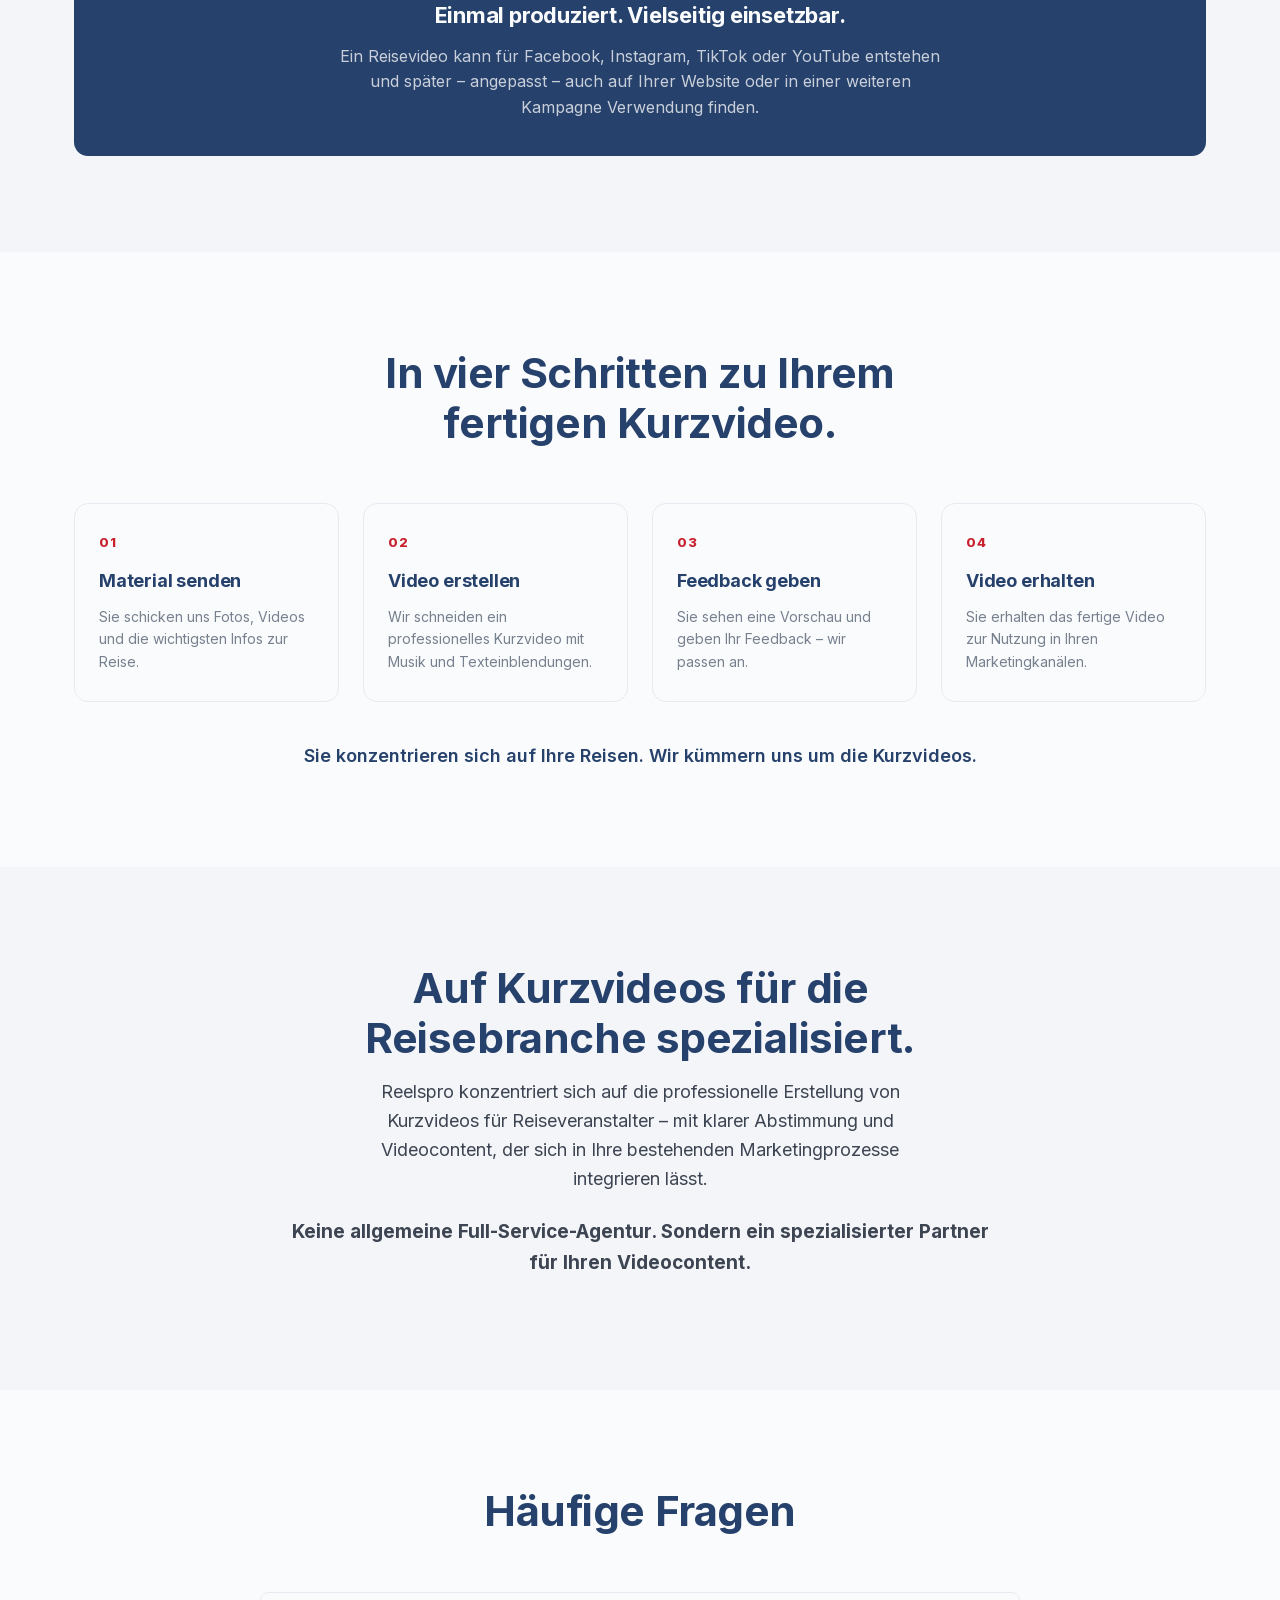
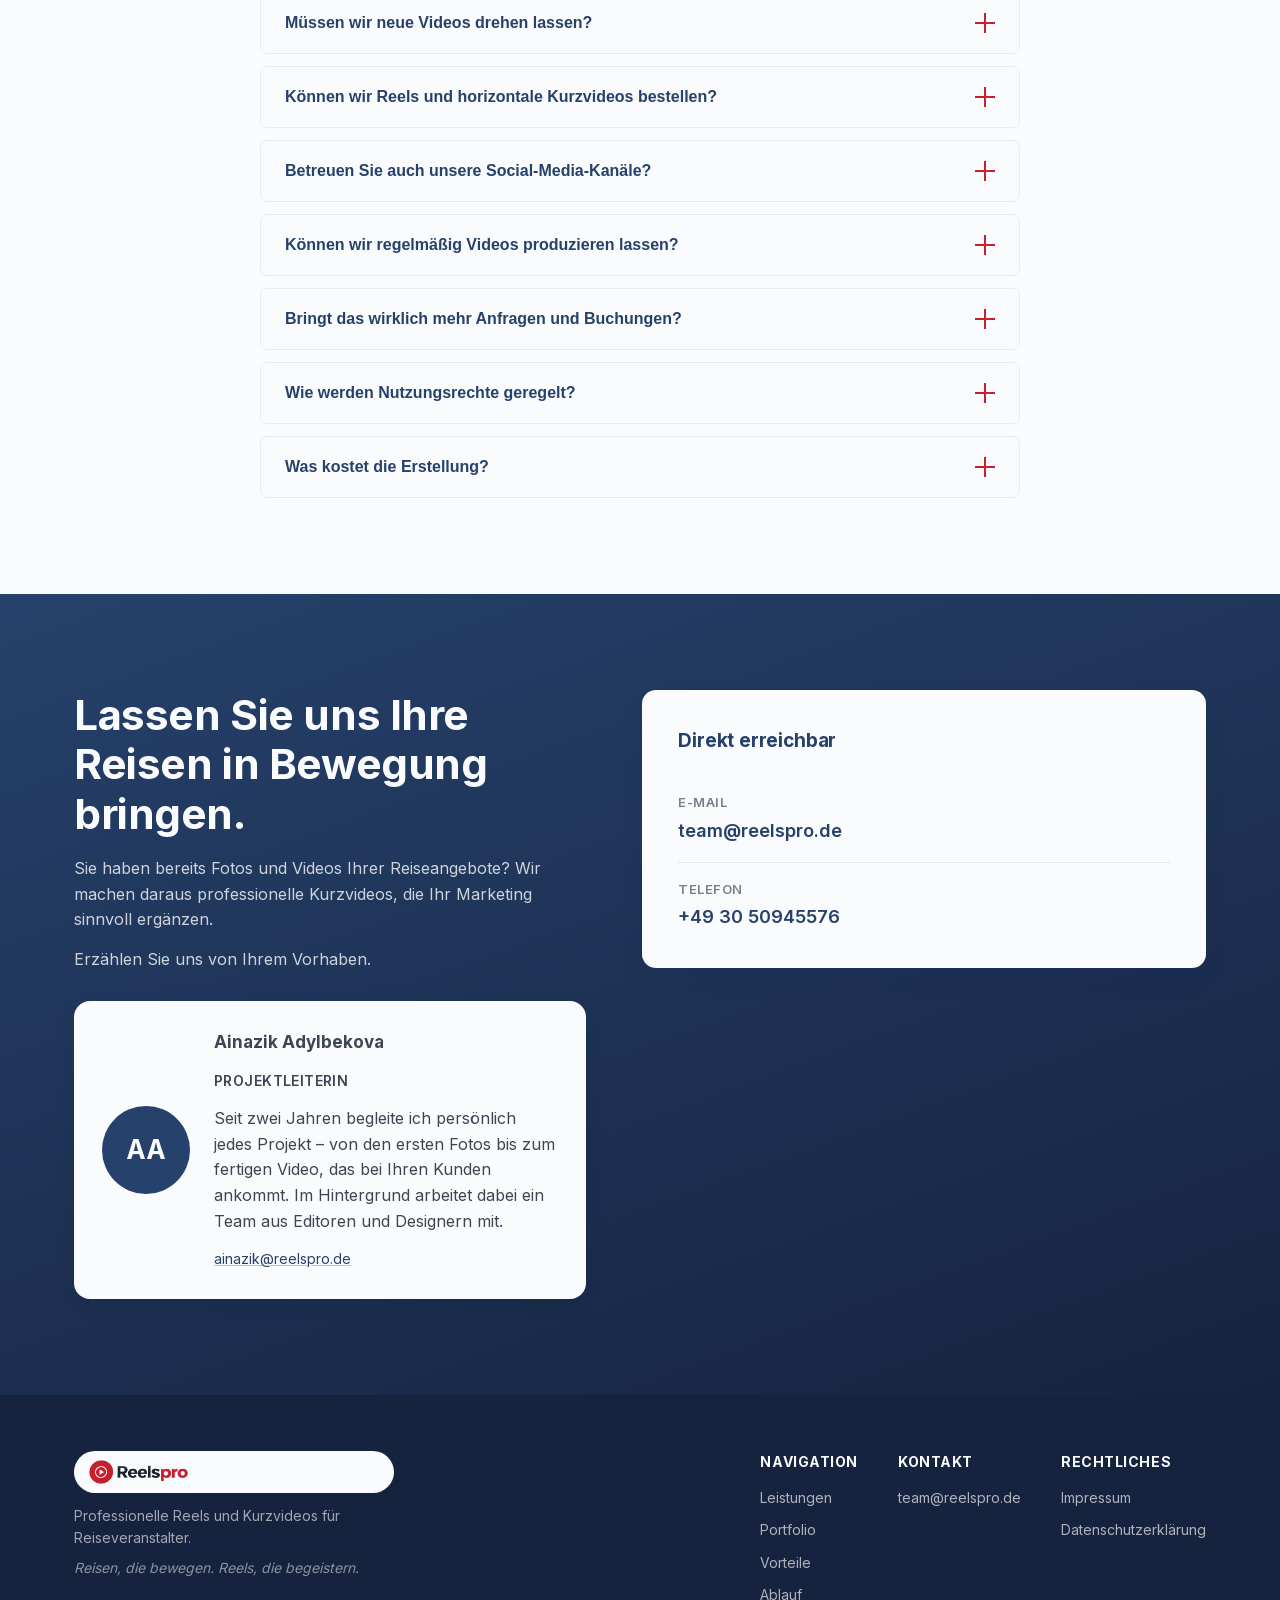
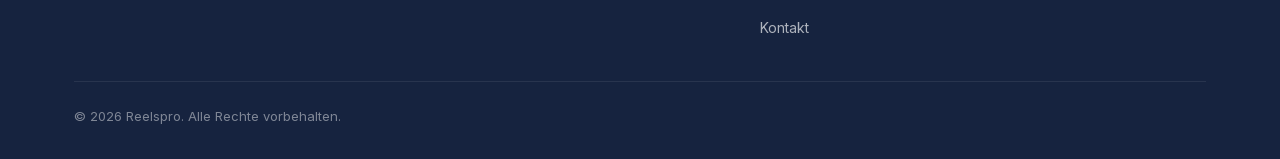
==== commit 4a351a5f: "Make the phone mockups clearly non-interactive illustrations The hero and "Leistungen" phone mockups" ====
--- a/index.html
+++ b/index.html
@@ -98,16 +98,18 @@
     </div>
 
     <div class="hero-visual">
-      <div class="video-card vertical" data-video-placeholder data-title="Reel-Beispiel 9:16">
+      <div class="video-card vertical">
         <div class="video-placeholder">
-          <span class="play"><svg viewBox="0 0 24 24" fill="currentColor"><path d="M8 5v14l11-7z"/></svg></span>
+          <span class="mockup-icon"><svg viewBox="0 0 24 24" fill="none" stroke="currentColor" stroke-width="2"><path d="M3 7h3l2-2h8l2 2h3v12H3z"/><circle cx="12" cy="13" r="3.5"/></svg></span>
           <span>Vertikales Reel · 9:16</span>
-        </div>
-      </div>
-      <div class="video-card horizontal" data-video-placeholder data-title="Kurzvideo-Beispiel 16:9">
+          <span class="mockup-note">Beispielhafte Darstellung</span>
+        </div>
+      </div>
+      <div class="video-card horizontal">
         <div class="video-placeholder">
-          <span class="play"><svg viewBox="0 0 24 24" fill="currentColor"><path d="M8 5v14l11-7z"/></svg></span>
+          <span class="mockup-icon"><svg viewBox="0 0 24 24" fill="none" stroke="currentColor" stroke-width="2"><path d="M3 7h3l2-2h8l2 2h3v12H3z"/><circle cx="12" cy="13" r="3.5"/></svg></span>
           <span>Kurzvideo · 16:9</span>
+          <span class="mockup-note">Beispielhafte Darstellung</span>
         </div>
       </div>
     </div>
@@ -246,8 +248,9 @@
     <div class="services-grid reveal-stagger">
       <div class="service-card">
         <span class="format-tag">Hochformat · 9:16</span>
-        <div class="service-preview ratio-9-16" data-video-placeholder data-title="Reel-Format Beispiel">
-          <span class="play"><svg viewBox="0 0 24 24" fill="currentColor" width="20" height="20"><path d="M8 5v14l11-7z"/></svg></span>
+        <div class="service-preview ratio-9-16">
+          <span class="mockup-icon"><svg viewBox="0 0 24 24" fill="none" stroke="currentColor" stroke-width="2" width="20" height="20"><path d="M3 7h3l2-2h8l2 2h3v12H3z"/><circle cx="12" cy="13" r="3.5"/></svg></span>
+          <span class="mockup-note">Beispielhafte Darstellung</span>
         </div>
         <h3>Reels für Social Media</h3>
         <p>Dynamische Reisevideos für Instagram, Facebook, TikTok und YouTube Shorts.</p>
@@ -262,8 +265,9 @@
 
       <div class="service-card">
         <span class="format-tag">Querformat · 16:9</span>
-        <div class="service-preview ratio-16-9" data-video-placeholder data-title="Kurzvideo-Format Beispiel">
-          <span class="play"><svg viewBox="0 0 24 24" fill="currentColor" width="20" height="20"><path d="M8 5v14l11-7z"/></svg></span>
+        <div class="service-preview ratio-16-9">
+          <span class="mockup-icon"><svg viewBox="0 0 24 24" fill="none" stroke="currentColor" stroke-width="2" width="20" height="20"><path d="M3 7h3l2-2h8l2 2h3v12H3z"/><circle cx="12" cy="13" r="3.5"/></svg></span>
+          <span class="mockup-note">Beispielhafte Darstellung</span>
         </div>
         <h3>Kurzvideos für Website &amp; Marketing</h3>
         <p>Hochwertige Reisevideos für Website, Präsentationen und Marketing.</p>
@@ -509,17 +513,6 @@
   </div>
 </footer>
 
-<!-- Video modal placeholder (ersetzt durch echtes Video-Embed bei Freigabe) -->
-<div class="video-modal" id="videoModal">
-  <div class="video-modal-inner">
-    <button class="video-modal-close" id="videoModalClose" aria-label="Schließen">&times;</button>
-    <div class="placeholder-note">
-      <h3 id="videoModalTitle">Videoplatzhalter</h3>
-      <p>Hier wird nach Freigabe das echte Reisevideo eingebunden (per Klick abgespielt, ohne automatischen Ton).</p>
-    </div>
-  </div>
-</div>
-
 <script src="script.js"></script>
 </body>
 </html>
--- a/styles.css
+++ b/styles.css
@@ -429,25 +429,33 @@
   padding: 16px;
 }
 
-.video-placeholder .play {
+.video-placeholder .mockup-icon {
   width: 48px;
   height: 48px;
   border-radius: 50%;
-  background: var(--red);
+  background: rgba(255, 255, 255, 0.08);
   display: flex;
   align-items: center;
   justify-content: center;
-  color: var(--white);
+  color: rgba(255, 255, 255, 0.5);
   flex-shrink: 0;
 }
-.video-placeholder .play svg { width: 18px; height: 18px; }
-
-.video-placeholder span {
+.video-placeholder .mockup-icon svg { width: 20px; height: 20px; }
+
+.video-placeholder > span {
   font-size: 12px;
   font-weight: 600;
   letter-spacing: 0.03em;
   text-transform: uppercase;
   color: rgba(255, 255, 255, 0.55);
+}
+
+.video-placeholder .mockup-note {
+  font-size: 10px;
+  font-weight: 500;
+  letter-spacing: 0.02em;
+  text-transform: none;
+  color: rgba(255, 255, 255, 0.35);
 }
 
 /* =========================================================
@@ -705,9 +713,28 @@
   margin-bottom: 20px;
   background: linear-gradient(145deg, #2c4268, #16233f);
   display: flex;
+  flex-direction: column;
   align-items: center;
   justify-content: center;
+  gap: 8px;
   color: rgba(255,255,255,0.55);
+}
+
+.service-preview .mockup-icon {
+  width: 40px;
+  height: 40px;
+  border-radius: 50%;
+  background: rgba(255, 255, 255, 0.08);
+  display: flex;
+  align-items: center;
+  justify-content: center;
+  color: rgba(255, 255, 255, 0.5);
+}
+
+.service-preview .mockup-note {
+  font-size: 10px;
+  font-weight: 500;
+  color: rgba(255, 255, 255, 0.35);
 }
 
 .service-preview.ratio-9-16 { aspect-ratio: 9/16; max-width: 160px; margin: 0 auto 20px; }
@@ -1230,50 +1257,6 @@
   padding-top: 24px;
   font-size: 13px;
   color: rgba(255, 255, 255, 0.45);
-}
-
-/* =========================================================
-   Video modal (lightbox for play-on-click placeholders)
-   ========================================================= */
-
-.video-modal {
-  position: fixed;
-  inset: 0;
-  background: rgba(10, 18, 36, 0.88);
-  display: none;
-  align-items: center;
-  justify-content: center;
-  z-index: 200;
-  padding: 24px;
-}
-.video-modal.open { display: flex; }
-
-.video-modal-inner {
-  position: relative;
-  max-width: 420px;
-  width: 100%;
-}
-
-.video-modal-inner .placeholder-note {
-  background: var(--white);
-  border-radius: var(--radius);
-  padding: 40px 28px;
-  text-align: center;
-  color: var(--text);
-}
-.video-modal-inner .placeholder-note h3 { margin-bottom: 10px; }
-.video-modal-inner .placeholder-note p { color: var(--text-secondary); font-size: 14px; }
-
-.video-modal-close {
-  position: absolute;
-  top: -44px;
-  right: 0;
-  background: none;
-  border: none;
-  color: var(--white);
-  font-size: 28px;
-  cursor: pointer;
-  line-height: 1;
 }
 
 /* Scroll margin for anchor nav under fixed header */
